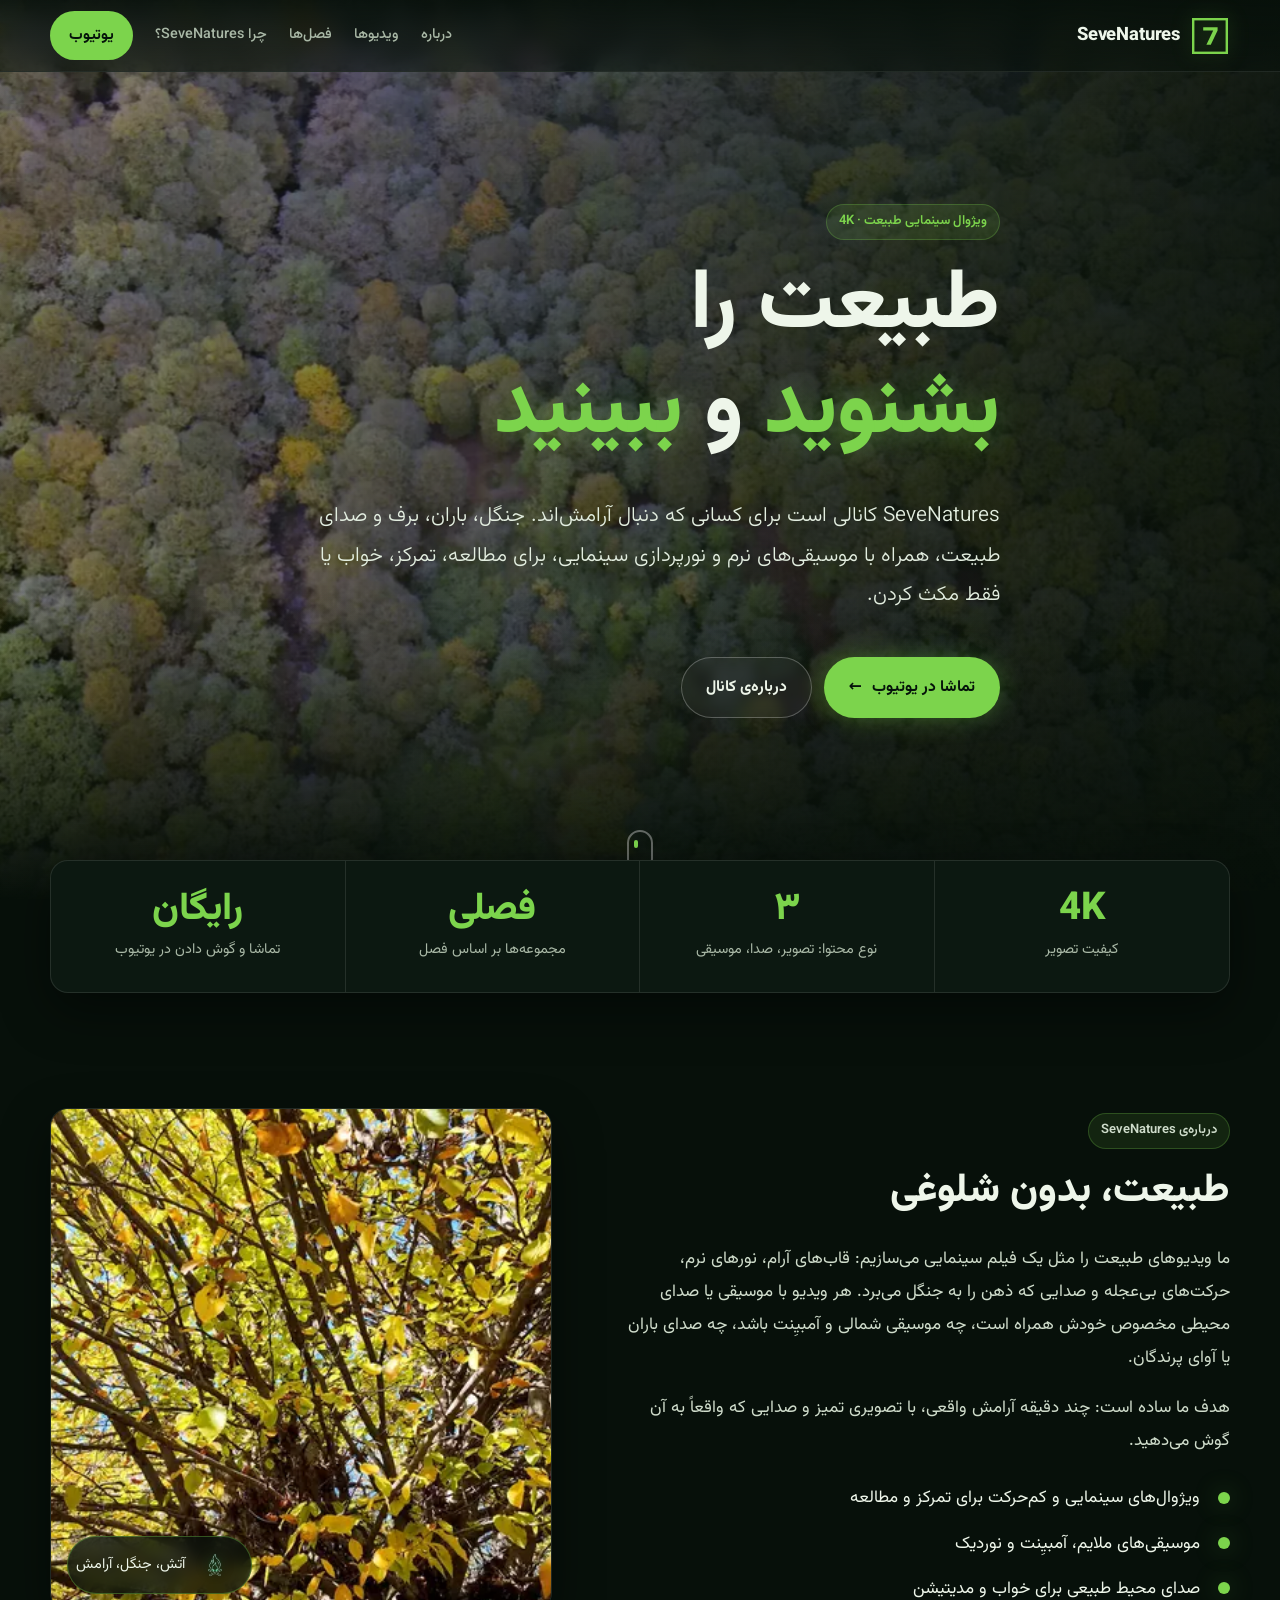
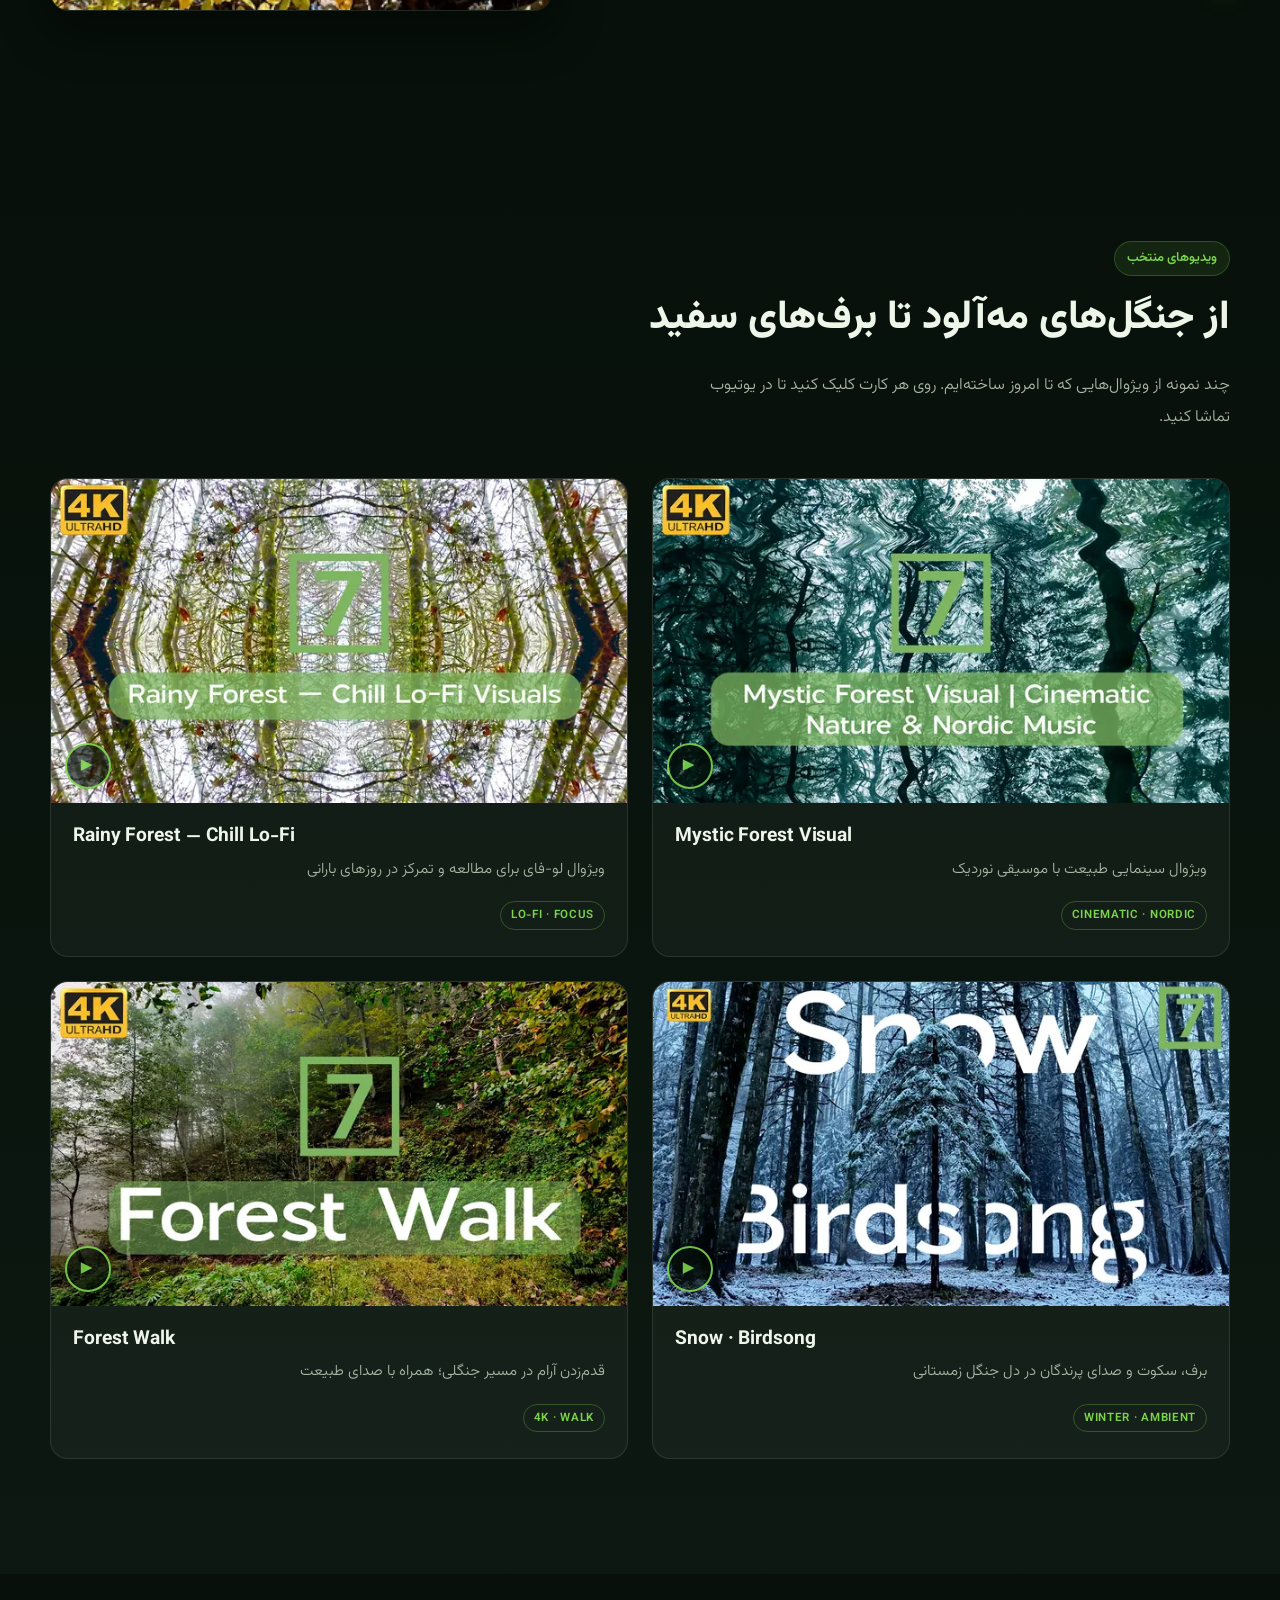
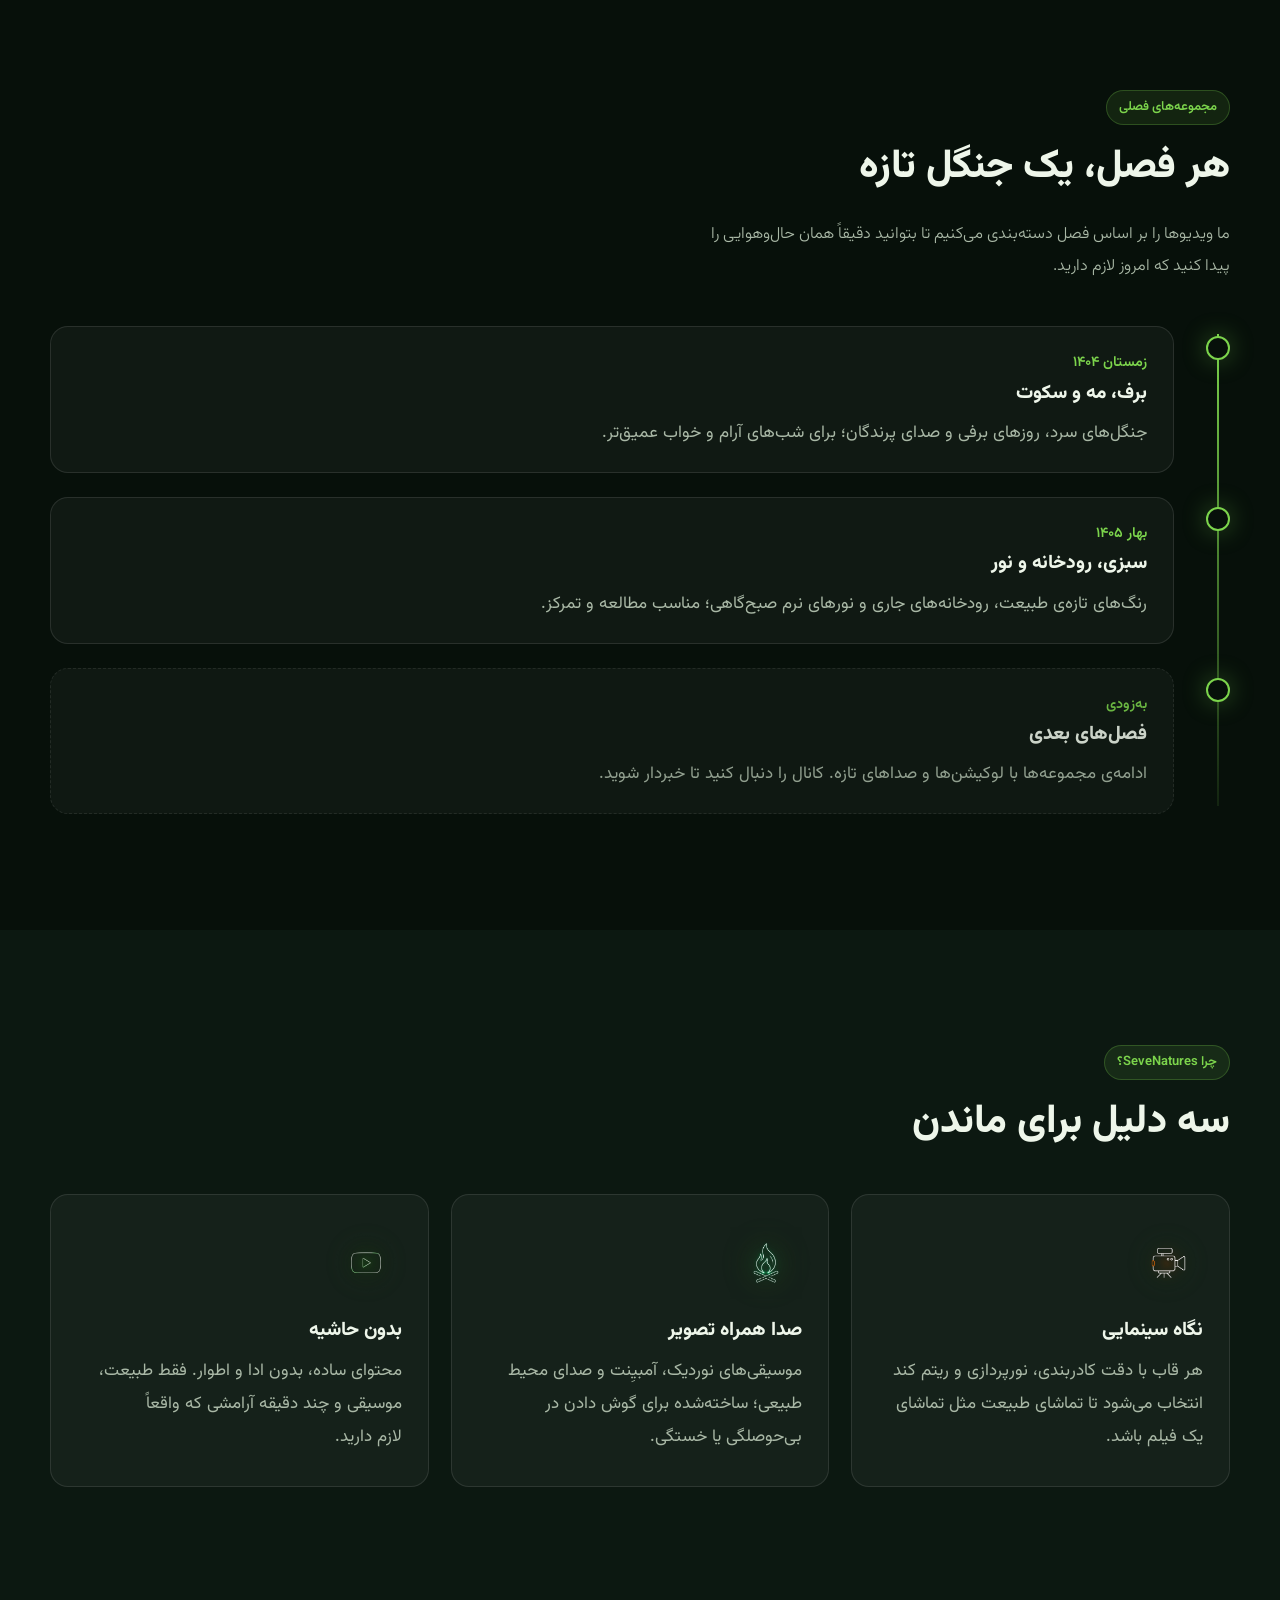
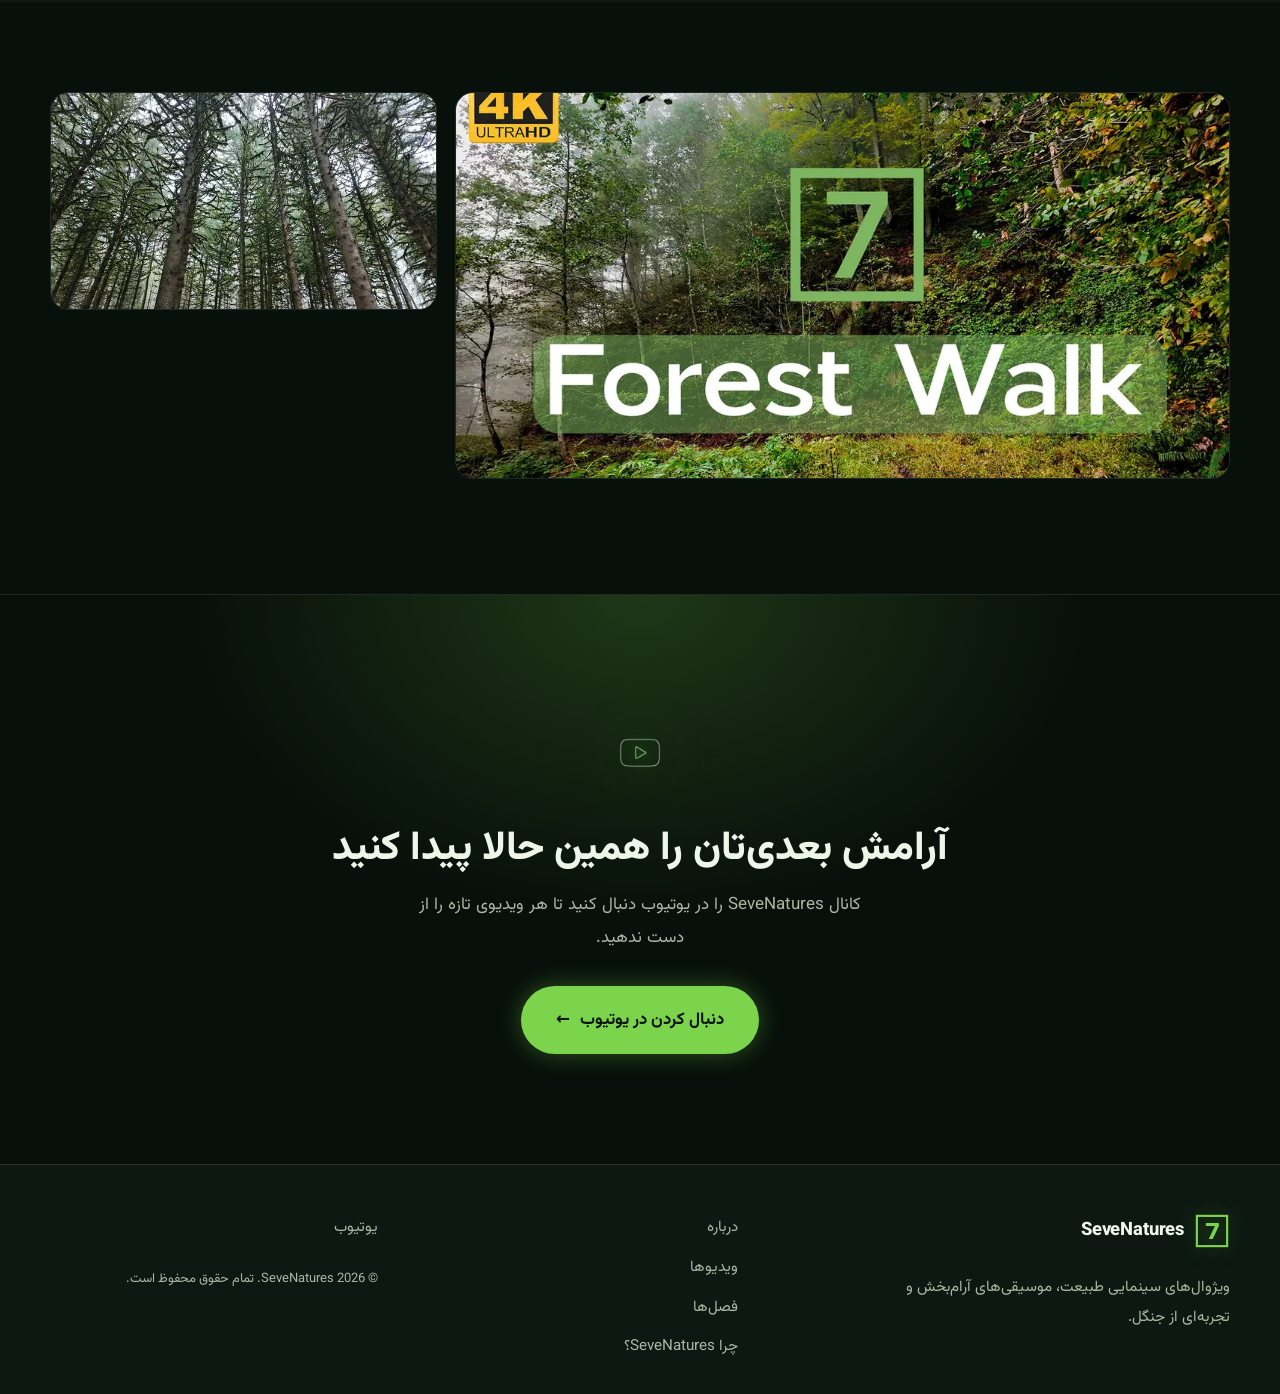
==== index.html @ a35061e5 "Redesign typography: type scale, weights and Persian line-heights Co-Authored-By: Claude Haiku 5.5 <" ====
<!doctype html>
<html lang="fa" dir="rtl" class="no-js">
<head>
  <meta charset="utf-8">
  <meta name="viewport" content="width=device-width, initial-scale=1">
  <title>SeveNatures | ویژوال‌های سینمایی طبیعت و موسیقی آرام‌بخش</title>
  <meta name="description" content="SeveNatures؛ کانال ویژوال‌های سینمایی طبیعت، موسیقی‌های آرام‌بخش و تجربه‌ای از جنگل، باران و برف در کیفیت 4K.">
  <meta name="theme-color" content="#07100a">
  <meta name="color-scheme" content="dark">
  <link rel="canonical" href="https://mrrooobooot.github.io/7natures/">
  <link rel="icon" href="assets/favicon.svg" type="image/svg+xml">

  <!-- Open Graph -->
  <meta property="og:type" content="website">
  <meta property="og:title" content="SeveNatures | ویژوال‌های سینمایی طبیعت">
  <meta property="og:description" content="ویژوال‌های سینمایی طبیعت، موسیقی‌های آرام‌بخش و تجربه‌ای از جنگل در کیفیت 4K.">
  <meta property="og:url" content="https://mrrooobooot.github.io/7natures/">
  <meta property="og:image" content="https://mrrooobooot.github.io/7natures/assets/img/og-cover.jpg">
  <meta property="og:locale" content="fa_IR">

  <link rel="preload" as="image" href="assets/img/hero-aerial-forest-1600.webp" imagesrcset="assets/img/hero-aerial-forest-640.webp 640w, assets/img/hero-aerial-forest-1024.webp 1024w, assets/img/hero-aerial-forest-1600.webp 1600w" imagesizes="100vw" fetchpriority="high">
  <link rel="preload" href="assets/fonts/Vazirmatn-variable.woff2" as="font" type="font/woff2" crossorigin>
  <link rel="stylesheet" href="assets/css/style.css?v=10">

  <script type="application/ld+json">
  {
    "@context": "https://schema.org",
    "@type": "WebSite",
    "name": "SeveNatures",
    "inLanguage": "fa",
    "description": "ویژوال‌های سینمایی طبیعت، موسیقی‌های آرام‌بخش و تجربه‌ای از جنگل در کیفیت 4K."
  }
  </script>
</head>
<body>
  <a class="skip-link" href="#main">رفتن به محتوا</a>

  <!-- ============ Header ============ -->
  <header class="site-header" id="top">
    <div class="container nav-wrap">
      <a class="brand" href="#top" aria-label="SeveNatures، بازگشت به ابتدای صفحه">
        <img src="assets/logo.svg" alt="" width="40" height="40">
        <span class="brand-name" dir="ltr">SeveNatures</span>
      </a>

      <button class="nav-toggle" type="button" aria-expanded="false" aria-controls="site-nav" aria-label="باز کردن منو">
        <span></span><span></span><span></span>
      </button>

      <nav class="site-nav" id="site-nav" aria-label="منوی اصلی">
        <a href="#about">درباره</a>
        <a href="#works">ویدیوها</a>
        <a href="#seasons">فصل‌ها</a>
        <a href="#why">چرا <span dir="ltr">SeveNatures</span>؟</a>
        <a class="btn btn-small" href="#" data-youtube-link target="_blank" rel="noopener">یوتیوب</a>
      </nav>
    </div>
  </header>

  <main id="main">
    <!-- ============ Hero ============ -->
    <section class="hero" aria-labelledby="hero-title">
      <div class="hero-media">
        <img src="assets/img/hero-aerial-forest-1600.webp" srcset="assets/img/hero-aerial-forest-640.webp 640w, assets/img/hero-aerial-forest-1024.webp 1024w, assets/img/hero-aerial-forest-1600.webp 1600w" sizes="100vw" alt="نمای هوایی از جنگل پاییزی با درختانی زرد، نارنجی و سبز" width="1920" height="1080" fetchpriority="high">
        <!-- Muted background reel: two elements crossfade between single-shot clips (see main.js). Poster image is the fallback. -->
        <video class="hero-video" data-hero-video muted playsinline preload="none" aria-hidden="true"></video>
        <video class="hero-video" data-hero-video muted playsinline preload="none" aria-hidden="true"></video>
      </div>
      <div class="hero-overlay" aria-hidden="true"></div>

      <div class="container hero-content">
        <p class="eyebrow">ویژوال سینمایی طبیعت · 4K</p>
        <h1 id="hero-title" class="hero-title">
          طبیعت را<br><span class="accent">بشنوید</span> و <span class="accent">ببینید</span>
        </h1>
        <p class="hero-lead">
          <span dir="ltr">SeveNatures</span> کانالی است برای کسانی که دنبال آرامش‌اند. جنگل، باران، برف و صدای طبیعت،
          همراه با موسیقی‌های نرم و نورپردازی سینمایی، برای مطالعه، تمرکز، خواب یا فقط مکث کردن.
        </p>
        <div class="hero-actions">
          <a class="btn btn-primary" href="#" data-youtube-link target="_blank" rel="noopener">
            <span>تماشا در یوتیوب</span>
            <span class="btn-arrow" aria-hidden="true">←</span>
          </a>
          <a class="btn btn-ghost" href="#about">درباره‌ی کانال</a>
        </div>
      </div>

      <a class="scroll-cue" href="#about" aria-label="پایین رفتن به بخش درباره">
        <span></span>
      </a>
    </section>

    <!-- ============ Stats strip ============ -->
    <section class="strip" aria-label="ویژگی‌های کلیدی">
      <div class="container strip-grid">
        <div class="strip-item reveal">
          <strong>4K</strong>
          <span>کیفیت تصویر</span>
        </div>
        <div class="strip-item reveal">
          <strong>۳</strong>
          <span>نوع محتوا: تصویر، صدا، موسیقی</span>
        </div>
        <div class="strip-item reveal">
          <strong>فصلی</strong>
          <span>مجموعه‌ها بر اساس فصل</span>
        </div>
        <div class="strip-item reveal">
          <strong>رایگان</strong>
          <span>تماشا و گوش دادن در یوتیوب</span>
        </div>
      </div>
    </section>

    <!-- ============ About ============ -->
    <section class="section about" id="about" aria-labelledby="about-title">
      <div class="container split">
        <div class="about-copy reveal">
          <p class="eyebrow">درباره‌ی <span dir="ltr">SeveNatures</span></p>
          <h2 id="about-title" class="section-title">طبیعت، بدون شلوغی</h2>
          <p>
            ما ویدیوهای طبیعت را مثل یک فیلم سینمایی می‌سازیم: قاب‌های آرام، نورهای نرم، حرکت‌های بی‌عجله
            و صدایی که ذهن را به جنگل می‌برد. هر ویدیو با موسیقی یا صدای محیطی مخصوص خودش همراه است،
            چه موسیقی شمالی و آمبیِنت باشد، چه صدای باران یا آوای پرندگان.
          </p>
          <p>
            هدف ما ساده است: چند دقیقه آرامش واقعی، با تصویری تمیز و صدایی که واقعاً به آن گوش می‌دهید.
          </p>
          <ul class="checklist">
            <li>ویژوال‌های سینمایی و کم‌حرکت برای تمرکز و مطالعه</li>
            <li>موسیقی‌های ملایم، آمبیِنت و نوردیک</li>
            <li>صدای محیط طبیعی برای خواب و مدیتیشن</li>
          </ul>
        </div>

        <figure class="about-media reveal">
          <img src="assets/img/drone-shot-1024.webp" srcset="assets/img/drone-shot-640.webp 640w, assets/img/drone-shot-1024.webp 1024w" sizes="(max-width: 960px) 100vw, 45vw" alt="نمای بالا رو به تاجی از درختان پاییزی با برگ‌های زرد و آسمان آبی" loading="lazy" width="1600" height="1600">
          <figcaption class="about-badge">
            <img src="assets/img/icon-campfire.png" alt="" width="64" height="64" loading="lazy">
            <span>آتش، جنگل، آرامش</span>
          </figcaption>
        </figure>
      </div>
    </section>

    <!-- ============ Works ============ -->
    <section class="section works" id="works" aria-labelledby="works-title">
      <div class="container">
        <header class="section-head reveal">
          <p class="eyebrow">ویدیوهای منتخب</p>
          <h2 id="works-title" class="section-title">از جنگل‌های مه‌آلود تا برف‌های سفید</h2>
          <p class="section-lead">چند نمونه از ویژوال‌هایی که تا امروز ساخته‌ایم. روی هر کارت کلیک کنید تا در یوتیوب تماشا کنید.</p>
        </header>

        <div class="works-grid">
          <a class="work-card reveal" href="#" data-youtube-link target="_blank" rel="noopener">
            <div class="work-thumb">
              <img src="assets/img/mystic-forest-1024.webp" srcset="assets/img/mystic-forest-640.webp 640w, assets/img/mystic-forest-1024.webp 1024w" sizes="(max-width: 760px) 100vw, 50vw" alt="جنگل عرفانی با بازتاب درختان روی آب" loading="lazy" width="1600" height="900">
              <span class="work-play" aria-hidden="true">▶</span>
            </div>
            <div class="work-body">
              <h3>Mystic Forest Visual</h3>
              <p>ویژوال سینمایی طبیعت با موسیقی نوردیک</p>
              <span class="work-tag">Cinematic · Nordic</span>
            </div>
          </a>

          <a class="work-card reveal" href="#" data-youtube-link target="_blank" rel="noopener">
            <div class="work-thumb">
              <img src="assets/img/rainy-forest-1024.webp" srcset="assets/img/rainy-forest-640.webp 640w, assets/img/rainy-forest-1024.webp 1024w" sizes="(max-width: 760px) 100vw, 50vw" alt="تصویر متقارن و رنگی از شاخه‌های جنگل در روز بارانی" loading="lazy" width="1600" height="900">
              <span class="work-play" aria-hidden="true">▶</span>
            </div>
            <div class="work-body">
              <h3>Rainy Forest — Chill Lo-Fi</h3>
              <p>ویژوال لو-فای برای مطالعه و تمرکز در روزهای بارانی</p>
              <span class="work-tag">Lo-Fi · Focus</span>
            </div>
          </a>

          <a class="work-card reveal" href="#" data-youtube-link target="_blank" rel="noopener">
            <div class="work-thumb">
              <img src="assets/img/snow-falls-1024.webp" srcset="assets/img/snow-falls-640.webp 640w, assets/img/snow-falls-1024.webp 1024w" sizes="(max-width: 760px) 100vw, 50vw" alt="جنگل کاج‌دار پوشیده از برف با تیترهای سفید روی تصویر" loading="lazy" width="1600" height="900">
              <span class="work-play" aria-hidden="true">▶</span>
            </div>
            <div class="work-body">
              <h3>Snow · Birdsong</h3>
              <p>برف، سکوت و صدای پرندگان در دل جنگل زمستانی</p>
              <span class="work-tag">Winter · Ambient</span>
            </div>
          </a>

          <a class="work-card reveal" href="#" data-youtube-link target="_blank" rel="noopener">
            <div class="work-thumb">
              <img src="assets/img/forest-walk-1024.webp" srcset="assets/img/forest-walk-640.webp 640w, assets/img/forest-walk-1024.webp 1024w" sizes="(max-width: 760px) 100vw, 50vw" alt="قدم‌زدن در مسیر جنگلی مه‌آلود" loading="lazy" width="1920" height="1080">
              <span class="work-play" aria-hidden="true">▶</span>
            </div>
            <div class="work-body">
              <h3>Forest Walk</h3>
              <p>قدم‌زدن آرام در مسیر جنگلی؛ همراه با صدای طبیعت</p>
              <span class="work-tag">4K · Walk</span>
            </div>
          </a>
        </div>
      </div>
    </section>

    <!-- ============ Seasons ============ -->
    <section class="section seasons" id="seasons" aria-labelledby="seasons-title">
      <div class="container">
        <header class="section-head reveal">
          <p class="eyebrow">مجموعه‌های فصلی</p>
          <h2 id="seasons-title" class="section-title">هر فصل، یک جنگل تازه</h2>
          <p class="section-lead">ما ویدیوها را بر اساس فصل دسته‌بندی می‌کنیم تا بتوانید دقیقاً همان حال‌وهوایی را پیدا کنید که امروز لازم دارید.</p>
        </header>

        <ol class="timeline">
          <li class="timeline-item reveal">
            <span class="timeline-dot" aria-hidden="true"></span>
            <div class="timeline-card">
              <p class="timeline-season">زمستان ۱۴۰۴</p>
              <h3>برف، مه و سکوت</h3>
              <p>جنگل‌های سرد، روزهای برفی و صدای پرندگان؛ برای شب‌های آرام و خواب عمیق‌تر.</p>
            </div>
          </li>
          <li class="timeline-item reveal">
            <span class="timeline-dot" aria-hidden="true"></span>
            <div class="timeline-card">
              <p class="timeline-season">بهار ۱۴۰۵</p>
              <h3>سبزی، رودخانه و نور</h3>
              <p>رنگ‌های تازه‌ی طبیعت، رودخانه‌های جاری و نورهای نرم صبح‌گاهی؛ مناسب مطالعه و تمرکز.</p>
            </div>
          </li>
          <li class="timeline-item reveal">
            <span class="timeline-dot" aria-hidden="true"></span>
            <div class="timeline-card timeline-card--soon">
              <p class="timeline-season">به‌زودی</p>
              <h3>فصل‌های بعدی</h3>
              <p>ادامه‌ی مجموعه‌ها با لوکیشن‌ها و صداهای تازه. کانال را دنبال کنید تا خبردار شوید.</p>
            </div>
          </li>
        </ol>
      </div>
    </section>

    <!-- ============ Why ============ -->
    <section class="section why" id="why" aria-labelledby="why-title">
      <div class="container">
        <header class="section-head reveal">
          <p class="eyebrow">چرا <span dir="ltr">SeveNatures</span>؟</p>
          <h2 id="why-title" class="section-title">سه دلیل برای ماندن</h2>
        </header>

        <div class="features">
          <article class="feature reveal">
            <img src="assets/img/icon-camera.png" alt="" width="72" height="72" loading="lazy">
            <h3>نگاه سینمایی</h3>
            <p>هر قاب با دقت کادربندی، نورپردازی و ریتم کند انتخاب می‌شود تا تماشای طبیعت مثل تماشای یک فیلم باشد.</p>
          </article>
          <article class="feature reveal">
            <img src="assets/img/icon-campfire.png" alt="" width="72" height="72" loading="lazy">
            <h3>صدا همراه تصویر</h3>
            <p>موسیقی‌های نوردیک، آمبیِنت و صدای محیط طبیعی؛ ساخته‌شده برای گوش دادن در بی‌حوصلگی یا خستگی.</p>
          </article>
          <article class="feature reveal">
            <img src="assets/img/icon-youtube.png" alt="" width="72" height="72" loading="lazy">
            <h3>بدون حاشیه</h3>
            <p>محتوای ساده، بدون ادا و اطوار. فقط طبیعت، موسیقی و چند دقیقه آرامشی که واقعاً لازم دارید.</p>
          </article>
        </div>
      </div>
    </section>

    <!-- ============ Gallery ============ -->
    <section class="section gallery" aria-label="گالری تصاویر">
      <div class="container gallery-grid">
        <figure class="gallery-item gallery-item--wide reveal">
          <img src="assets/img/cover-1024.webp" srcset="assets/img/cover-640.webp 640w, assets/img/cover-1024.webp 1024w" sizes="(max-width: 760px) 100vw, 66vw" alt="کاور ویدیوی Forest Walk با لوگو و برچسب 4K" loading="lazy" width="1200" height="675">
        </figure>
        <figure class="gallery-item reveal">
          <img src="assets/img/pine-forest-1024.webp" srcset="assets/img/pine-forest-640.webp 640w, assets/img/pine-forest-1024.webp 1024w" sizes="(max-width: 760px) 100vw, 33vw" alt="تنه‌های بلند کاج‌ها که از زیر به سمت آسمان مه‌آلود کشیده شده‌اند" loading="lazy" width="1200" height="675">
        </figure>
      </div>
    </section>

    <!-- ============ CTA ============ -->
    <section class="cta" aria-labelledby="cta-title">
      <div class="container cta-inner reveal">
        <img class="cta-icon" src="assets/img/icon-youtube.png" alt="" width="96" height="96" loading="lazy">
        <h2 id="cta-title" class="section-title">آرامش بعدی‌تان را همین حالا پیدا کنید</h2>
        <p>کانال <span dir="ltr">SeveNatures</span> را در یوتیوب دنبال کنید تا هر ویدیوی تازه را از دست ندهید.</p>
        <a class="btn btn-primary btn-large" href="#" data-youtube-link target="_blank" rel="noopener">
          <span>دنبال کردن در یوتیوب</span>
          <span class="btn-arrow" aria-hidden="true">←</span>
        </a>
      </div>
    </section>
  </main>

  <!-- ============ Footer ============ -->
  <footer class="site-footer">
    <div class="container footer-grid">
      <div class="footer-brand">
        <a class="brand" href="#top">
          <img src="assets/logo.svg" alt="" width="36" height="36">
          <span class="brand-name" dir="ltr">SeveNatures</span>
        </a>
        <p>ویژوال‌های سینمایی طبیعت، موسیقی‌های آرام‌بخش و تجربه‌ای از جنگل.</p>
      </div>
      <nav class="footer-nav" aria-label="لینک‌های فوتر">
        <a href="#about">درباره</a>
        <a href="#works">ویدیوها</a>
        <a href="#seasons">فصل‌ها</a>
        <a href="#why">چرا <span dir="ltr">SeveNatures</span>؟</a>
      </nav>
      <div class="footer-meta">
        <a href="#" data-youtube-link target="_blank" rel="noopener">یوتیوب</a>
        <p class="copyright">© <span data-year></span> <span dir="ltr">SeveNatures</span>. تمام حقوق محفوظ است.</p>
      </div>
    </div>
  </footer>

  <script src="assets/js/main.js?v=6" defer></script>
</body>
</html>
---- assets/css/style.css ----
@font-face {
  font-family: "Vazirmatn";
  src: url("../fonts/Vazirmatn-variable.woff2") format("woff2");
  font-weight: 100 900;
  font-style: normal;
  font-display: swap;
}

/* ==========================================================================
   SeveNatures — stylesheet
   ========================================================================== */

:root {
  --bg: #07100a;
  --bg-2: #0c1811;
  --surface: rgba(255, 255, 255, 0.04);
  --surface-strong: rgba(255, 255, 255, 0.08);
  --line: rgba(255, 255, 255, 0.1);
  --text: #eef6ea;
  --text-dim: #a9b8a6;
  --accent: #7cd44c;
  --accent-2: #3fbf8a;
  --accent-ink: #05130a;
  --warm: #f08a3c;
  --radius: 18px;
  --radius-sm: 12px;
  --shadow: 0 18px 50px rgba(0, 0, 0, 0.45);
  --glow: 0 0 24px rgba(124, 212, 76, 0.35);
  --container: 1180px;
  --gutter: 16px;
  --ease: cubic-bezier(0.2, 0.7, 0.2, 1);
  --header-h: 72px;

  /* Typography system (Vazirmatn is used for Persian and Latin) */
  --font: "Vazirmatn", Tahoma, system-ui, sans-serif;
  --fw-light: 300;
  --fw-regular: 400;
  --fw-medium: 500;
  --fw-semi: 600;
  --fw-bold: 700;
  --fw-black: 800;
  --fs-xs: 0.8125rem;   /* 13px  eyebrows, captions */
  --fs-sm: 0.9rem;      /* 14.4px meta, nav, tags */
  --fs-base: 1.0625rem; /* 17px  body */
  --fs-md: 1.2rem;      /* 19px  card titles */
  --fs-xl: clamp(1.7rem, 1.3rem + 1.6vw, 2.5rem);     /* section titles */
  --fs-display: clamp(2.6rem, 1.5rem + 5vw, 5.25rem); /* hero */
  --lh-tight: 1.25;
  --lh-heading: 1.45;  /* Persian needs more vertical room than Latin */
  --lh-body: 1.95;
}

*,
*::before,
*::after { box-sizing: border-box; }

html {
  scroll-behavior: smooth;
  scroll-padding-top: calc(var(--header-h) + 12px);
  -webkit-text-size-adjust: 100%;
}

body {
  margin: 0;
  background: var(--bg);
  color: var(--text);
  font-family: var(--font);
  font-size: var(--fs-base);
  font-weight: var(--fw-regular);
  line-height: var(--lh-body);
  font-kerning: normal;
  text-rendering: optimizeLegibility;
  overflow-x: hidden;
  -webkit-font-smoothing: antialiased;
}

img { display: block; max-width: 100%; height: auto; }
a { color: inherit; text-decoration: none; }
h1, h2, h3 { line-height: var(--lh-heading); margin: 0 0 0.5em; font-weight: var(--fw-black); }
p { margin: 0 0 1em; text-wrap: pretty; }

:focus-visible {
  outline: 2px solid var(--accent);
  outline-offset: 3px;
  border-radius: 6px;
}

.skip-link {
  position: absolute;
  inset-inline-start: 12px;
  top: -60px;
  background: var(--accent);
  color: var(--accent-ink);
  padding: 10px 16px;
  border-radius: 10px;
  z-index: 100;
  transition: top 0.2s var(--ease);
}
.skip-link:focus { top: 12px; }

.container {
  width: min(100% - var(--gutter) * 2, var(--container));
  margin-inline: auto;
}

/* ---------- Typography helpers ---------- */
.eyebrow {
  display: inline-block;
  font-size: var(--fs-xs);
  font-weight: var(--fw-semi);
  color: var(--accent);
  background: rgba(124, 212, 76, 0.1);
  border: 1px solid rgba(124, 212, 76, 0.25);
  padding: 4px 12px;
  border-radius: 999px;
  margin-bottom: 14px;
}

.section-title {
  font-size: var(--fs-xl);
  line-height: 1.4;
  margin-bottom: 0.6em;
  text-wrap: balance;
}

.section-lead { color: var(--text-dim); max-width: 60ch; font-size: 1.02rem; font-weight: var(--fw-light); }

.accent {
  color: var(--accent);
  text-shadow: 0 0 28px rgba(124, 212, 76, 0.35);
}

/* ---------- Buttons ---------- */
.btn {
  display: inline-flex;
  align-items: center;
  gap: 10px;
  padding: 14px 24px;
  border-radius: 999px;
  font-size: 0.98rem;
  font-weight: var(--fw-bold);
  border: 1px solid transparent;
  transition: transform 0.2s var(--ease), box-shadow 0.25s var(--ease), background 0.2s, color 0.2s, border-color 0.2s;
  cursor: pointer;
  white-space: nowrap;
}
.btn:hover { transform: translateY(-2px); }
.btn-primary {
  background: var(--accent);
  color: var(--accent-ink);
  box-shadow: var(--glow);
}
.btn-primary:hover { box-shadow: 0 0 40px rgba(124, 212, 76, 0.55); }
.btn-ghost {
  border-color: rgba(255, 255, 255, 0.25);
  color: var(--text);
  background: rgba(255, 255, 255, 0.04);
  backdrop-filter: blur(6px);
}
.btn-ghost:hover { border-color: var(--accent); color: var(--accent); }
.btn-small { padding: 9px 18px; font-size: 0.95rem; background: var(--accent); color: var(--accent-ink); }
.btn-large { padding: 17px 34px; font-size: 1.05rem; }
.btn-arrow { display: inline-block; transition: transform 0.25s var(--ease); }
.btn:hover .btn-arrow { transform: translateX(-4px); }

/* ---------- Header ---------- */
.site-header {
  position: fixed;
  inset-inline: 0;
  top: 0;
  z-index: 50;
  height: var(--header-h);
  background: linear-gradient(to bottom, rgba(7, 16, 10, 0.92), rgba(7, 16, 10, 0.55));
  backdrop-filter: blur(10px);
  border-bottom: 1px solid var(--line);
}

.nav-wrap {
  height: 100%;
  display: flex;
  align-items: center;
  justify-content: space-between;
  gap: 16px;
}

.brand {
  display: inline-flex;
  align-items: center;
  gap: 10px;
  font-weight: var(--fw-black);
  font-size: 1.15rem;
}
.brand img { filter: drop-shadow(0 0 10px rgba(124, 212, 76, 0.35)); }
.brand-name { letter-spacing: -0.01em; }

.site-nav {
  display: flex;
  align-items: center;
  gap: 22px;
}
.site-nav a:not(.btn) {
  color: var(--text-dim);
  font-size: var(--fs-sm);
  font-weight: var(--fw-medium);
  position: relative;
  padding-block: 6px;
  transition: color 0.2s;
}
.site-nav a:not(.btn)::after {
  content: "";
  position: absolute;
  inset-inline: 0;
  bottom: 0;
  height: 2px;
  background: var(--accent);
  transform: scaleX(0);
  transform-origin: right;
  transition: transform 0.3s var(--ease);
}
.site-nav a:not(.btn):hover,
.site-nav a[aria-current="true"] { color: var(--text); }
.site-nav a:not(.btn):hover::after,
.site-nav a[aria-current="true"]::after { transform: scaleX(1); }

.site-header.is-scrolled { box-shadow: 0 10px 30px rgba(0, 0, 0, 0.35); }

.nav-toggle {
  display: none;
  width: 44px;
  height: 44px;
  background: transparent;
  border: 1px solid var(--line);
  border-radius: 12px;
  cursor: pointer;
  padding: 0;
  position: relative;
}
.nav-toggle span {
  position: absolute;
  inset-inline: 12px;
  height: 2px;
  background: var(--text);
  border-radius: 2px;
  transition: transform 0.3s var(--ease), opacity 0.2s;
}
.nav-toggle span:nth-child(1) { top: 14px; }
.nav-toggle span:nth-child(2) { top: 21px; }
.nav-toggle span:nth-child(3) { top: 28px; }
.nav-toggle[aria-expanded="true"] span:nth-child(1) { transform: translateY(7px) rotate(45deg); }
.nav-toggle[aria-expanded="true"] span:nth-child(2) { opacity: 0; }
.nav-toggle[aria-expanded="true"] span:nth-child(3) { transform: translateY(-7px) rotate(-45deg); }

/* ---------- Hero ---------- */
.hero {
  position: relative;
  min-height: 100vh;
  min-height: 100svh;
  display: flex;
  align-items: center;
  padding: calc(var(--header-h) + 40px) 0 90px;
  isolation: isolate;
  overflow: hidden;
}
.hero-media,
.hero-media img {
  position: absolute;
  inset: 0;
  width: 100%;
  height: 100%;
}
.hero-media { background: var(--bg); }
.hero-video {
  position: absolute;
  inset: 0;
  width: 100%;
  height: 100%;
  object-fit: cover;
  opacity: 0;
  transition: opacity 1.4s var(--ease);
}
.hero-video.is-active { opacity: 1; }
.hero-media img {
  object-fit: cover;
  object-position: center;
  animation: heroZoom 22s ease-out forwards;
}
@keyframes heroZoom {
  from { transform: scale(1.12); }
  to { transform: scale(1); }
}
.hero-overlay {
  position: absolute;
  inset: 0;
  background:
    linear-gradient(to top, var(--bg) 0%, rgba(7, 16, 10, 0) 35%),
    linear-gradient(to left, rgba(7, 16, 10, 0.94) 0%, rgba(7, 16, 10, 0.78) 38%, rgba(7, 16, 10, 0.35) 100%),
    radial-gradient(60% 60% at 80% 20%, rgba(124, 212, 76, 0.14), transparent 70%);
  z-index: 0; /* above the image (earlier in DOM), below .hero-content */
}
.hero-content { position: relative; z-index: 1; max-width: 720px; }
.hero-title {
  font-size: var(--fs-display);
  font-weight: var(--fw-black);
  line-height: var(--lh-tight);
  margin-bottom: 0.4em;
  text-wrap: balance;
}
.hero-lead {
  font-size: clamp(1.05rem, 1rem + 0.4vw, 1.3rem);
  font-weight: var(--fw-light);
  line-height: 1.9;
  color: #e3eee0;
  max-width: 58ch;
  margin-bottom: 2em;
}
.hero-actions { display: flex; flex-wrap: wrap; gap: 12px; }

.scroll-cue {
  position: absolute;
  bottom: 28px;
  inset-inline-start: 50%;
  transform: translateX(50%);
  width: 26px;
  height: 42px;
  border: 2px solid rgba(255, 255, 255, 0.35);
  border-radius: 20px;
}
.scroll-cue span {
  position: absolute;
  top: 8px;
  inset-inline-start: 50%;
  translate: -50% 0;
  width: 4px;
  height: 8px;
  border-radius: 4px;
  background: var(--accent);
  animation: cue 1.8s var(--ease) infinite;
}
@keyframes cue {
  0% { opacity: 0; transform: translateY(0); }
  30% { opacity: 1; }
  100% { opacity: 0; transform: translateY(14px); }
}

/* ---------- Strip ---------- */
.strip {
  position: relative;
  z-index: 1;
  margin-top: -40px;
}
.strip-grid {
  display: grid;
  grid-template-columns: repeat(4, 1fr);
  background: var(--bg-2);
  border: 1px solid var(--line);
  border-radius: var(--radius);
  box-shadow: var(--shadow);
  overflow: hidden;
}
.strip-item {
  padding: 26px 18px;
  text-align: center;
  border-inline-start: 1px solid var(--line);
}
.strip-item:first-child { border-inline-start: 0; }
.strip-item strong {
  display: block;
  font-size: clamp(1.7rem, 1.3rem + 1.4vw, 2.4rem);
  font-weight: var(--fw-black);
  font-variant-numeric: tabular-nums;
  color: var(--accent);
  line-height: 1.2;
}
.strip-item span { color: var(--text-dim); font-size: var(--fs-sm); font-weight: var(--fw-regular); }

/* ---------- Sections ---------- */
.section { padding: clamp(72px, 9vw, 120px) 0; }
.section-head { max-width: 720px; margin-bottom: 44px; }
.section-head .section-lead { margin-bottom: 0; }

/* ---------- About ---------- */
.split {
  display: grid;
  grid-template-columns: 1.1fr 0.9fr;
  gap: clamp(32px, 5vw, 72px);
  align-items: center;
}
.about-copy p { color: #cfdccb; }
.checklist {
  list-style: none;
  padding: 0;
  margin: 24px 0 0;
  display: grid;
  gap: 12px;
}
.checklist li {
  position: relative;
  padding-inline-start: 30px;
  color: var(--text);
}
.checklist li::before {
  content: "";
  position: absolute;
  inset-inline-start: 0;
  top: 0.55em;
  width: 12px;
  height: 12px;
  border-radius: 50%;
  background: var(--accent);
  box-shadow: var(--glow);
}

.about-media {
  position: relative;
  margin: 0;
  border-radius: var(--radius);
  overflow: hidden;
  box-shadow: var(--shadow);
  border: 1px solid var(--line);
  aspect-ratio: 1 / 1;
}
.about-media img { width: 100%; height: 100%; object-fit: cover; }
.about-badge {
  position: absolute;
  inset-inline-end: 16px;
  bottom: 16px;
  display: inline-flex;
  align-items: center;
  gap: 10px;
  padding: 8px 16px 8px 8px;
  background: rgba(7, 16, 10, 0.75);
  border: 1px solid rgba(124, 212, 76, 0.35);
  border-radius: 999px;
  backdrop-filter: blur(8px);
  font-size: 0.9rem;
}
.about-badge img { width: 40px; height: 40px; border-radius: 50%; }

/* ---------- Works ---------- */
.works { background: linear-gradient(180deg, var(--bg) 0%, var(--bg-2) 100%); }
.works-grid {
  display: grid;
  grid-template-columns: repeat(2, 1fr);
  gap: 24px;
}
.work-card {
  display: flex;
  flex-direction: column;
  background: var(--surface);
  border: 1px solid var(--line);
  border-radius: var(--radius);
  overflow: hidden;
  transition: transform 0.35s var(--ease), border-color 0.3s, box-shadow 0.35s var(--ease);
}
.work-card:hover {
  transform: translateY(-6px);
  border-color: rgba(124, 212, 76, 0.5);
  box-shadow: var(--shadow), var(--glow);
}
.work-thumb {
  position: relative;
  aspect-ratio: 16 / 9;
  overflow: hidden;
  background: #0b150d;
}
.work-thumb img {
  width: 100%;
  height: 100%;
  object-fit: cover;
  transition: transform 0.6s var(--ease);
}
.work-card:hover .work-thumb img { transform: scale(1.05); }
.work-play {
  /* sits in the bottom corner so it never covers the title baked into the thumbnail */
  position: absolute;
  bottom: 14px;
  inset-inline-end: 14px;
  width: 46px;
  height: 46px;
  display: grid;
  place-items: center;
  border-radius: 50%;
  background: rgba(7, 16, 10, 0.7);
  border: 2px solid var(--accent);
  color: var(--accent);
  font-size: 0.95rem;
  padding-inline-start: 3px;
  opacity: 0.9;
  transition: transform 0.3s var(--ease), background 0.3s;
}
.work-card:hover .work-play {
  transform: scale(1.12);
  background: var(--accent);
  color: var(--accent-ink);
}
.work-body { padding: 20px 22px 24px; }
.work-body h3 { font-size: var(--fs-md); font-weight: var(--fw-bold); letter-spacing: -0.005em; margin-bottom: 4px; direction: ltr; text-align: start; }
.work-body p { color: var(--text-dim); font-size: 0.95rem; font-weight: var(--fw-light); margin-bottom: 14px; }
.work-tag {
  display: inline-block;
  font-size: 0.72rem;
  font-weight: var(--fw-semi);
  letter-spacing: 0.06em;
  text-transform: uppercase;
  color: var(--accent);
  direction: ltr;
  border: 1px solid rgba(124, 212, 76, 0.3);
  border-radius: 999px;
  padding: 2px 10px;
}

/* ---------- Seasons ---------- */
.timeline {
  list-style: none;
  padding: 0;
  margin: 0;
  position: relative;
  display: grid;
  gap: 24px;
}
.timeline::before {
  content: "";
  position: absolute;
  top: 8px;
  bottom: 8px;
  inset-inline-start: 11px;
  width: 2px;
  background: linear-gradient(to bottom, var(--accent), rgba(124, 212, 76, 0.1));
}
.timeline-item {
  position: relative;
  padding-inline-start: 56px; /* room for the dot on the right (RTL start) rail */
}
.timeline-dot {
  position: absolute;
  inset-inline-start: 0;
  top: 10px;
  width: 24px;
  height: 24px;
  border-radius: 50%;
  background: var(--bg);
  border: 2px solid var(--accent);
  box-shadow: var(--glow);
}
.timeline-card {
  background: var(--surface);
  border: 1px solid var(--line);
  border-radius: var(--radius);
  padding: 22px 26px;
}
.timeline-card--soon { border-style: dashed; opacity: 0.85; }
.timeline-season { color: var(--accent); font-weight: var(--fw-semi); font-size: var(--fs-sm); margin-bottom: 2px; }
.timeline-card h3 { font-size: var(--fs-md); }
.timeline-card p:last-child { margin-bottom: 0; color: var(--text-dim); }

/* ---------- Why / features ---------- */
.why { background: var(--bg-2); }
.features {
  display: grid;
  grid-template-columns: repeat(3, 1fr);
  gap: 22px;
}
.feature {
  background: var(--surface);
  border: 1px solid var(--line);
  border-radius: var(--radius);
  padding: 32px 26px;
  transition: border-color 0.3s, transform 0.3s var(--ease);
}
.feature:hover { border-color: rgba(124, 212, 76, 0.45); transform: translateY(-4px); }
.feature img {
  width: 72px;
  height: 72px;
  margin-bottom: 18px;
  filter: drop-shadow(0 0 12px rgba(124, 212, 76, 0.25));
}
.feature h3 { font-size: var(--fs-md); }
.feature p { color: var(--text-dim); margin: 0; }

/* ---------- Gallery ---------- */
.gallery { padding-top: clamp(56px, 7vw, 90px); }
.gallery-grid {
  display: grid;
  grid-template-columns: 2fr 1fr;
  gap: 18px;
}
.gallery-item {
  margin: 0;
  border-radius: var(--radius);
  overflow: hidden;
  border: 1px solid var(--line);
  aspect-ratio: 16 / 9;
}
.gallery-item--wide { aspect-ratio: 2 / 1; }
.gallery-item img { width: 100%; height: 100%; object-fit: cover; }

/* ---------- CTA ---------- */
.cta {
  position: relative;
  padding: clamp(72px, 9vw, 110px) 0;
  text-align: center;
  background:
    radial-gradient(50% 80% at 50% 0%, rgba(124, 212, 76, 0.2), transparent 70%),
    var(--bg);
  border-top: 1px solid var(--line);
}
.cta-inner { display: flex; flex-direction: column; align-items: center; gap: 12px; }
.cta-icon {
  width: 96px;
  height: 96px;
  margin-bottom: 8px;
 
  filter: drop-shadow(0 0 22px rgba(124, 212, 76, 0.35));
}
.cta p { color: var(--text-dim); max-width: 52ch; margin-bottom: 18px; }
.cta .section-title { margin-bottom: 0; }

/* ---------- Footer ---------- */
.site-footer {
  border-top: 1px solid var(--line);
  padding: 48px 0 32px;
  background: var(--bg-2);
  font-size: 0.95rem;
}
.footer-grid {
  display: grid;
  grid-template-columns: 1.4fr 1fr 1fr;
  gap: 32px;
  align-items: start;
}
.footer-brand p { color: var(--text-dim); margin: 12px 0 0; max-width: 40ch; }
.footer-nav,
.footer-meta { display: flex; flex-direction: column; gap: 10px; }
.footer-nav a,
.footer-meta a { color: var(--text-dim); transition: color 0.2s; width: fit-content; }
.footer-nav a:hover,
.footer-meta a:hover { color: var(--accent); }
.copyright { color: var(--text-dim); font-size: var(--fs-xs); margin: 14px 0 0; }

/* ---------- Reveal on scroll ---------- */
.reveal {
  opacity: 0;
  transform: translateY(24px);
  transition: opacity 0.8s var(--ease), transform 0.8s var(--ease);
  transition-delay: var(--delay, 0ms);
}
.reveal.is-visible {
  opacity: 1;
  transform: none;
}
/* Fallback if JS is unavailable: show everything */
.no-js .reveal { opacity: 1; transform: none; }

/* ---------- Responsive ---------- */
@media (max-width: 960px) {
  .features { grid-template-columns: 1fr; }
  .split { grid-template-columns: 1fr; }
  .about-media { aspect-ratio: 16 / 10; }
  .strip-grid { grid-template-columns: repeat(2, 1fr); }
  .strip-item:nth-child(3) { border-inline-start: 0; }
  .strip-item:nth-child(n+3) { border-top: 1px solid var(--line); }
  .footer-grid { grid-template-columns: 1fr 1fr; }
  .footer-brand { grid-column: 1 / -1; }
}

@media (max-width: 760px) {
  :root { --header-h: 64px; }
  body { font-size: 16px; }

  .nav-toggle { display: block; }
  .site-nav {
    /* absolute inside the fixed header (backdrop-filter makes the header the containing block) */
    position: absolute;
    inset: 100% 0 auto 0;
    flex-direction: column;
    align-items: stretch;
    gap: 4px;
    padding: 12px 16px 20px;
    background: #07100a;
    border-bottom: 1px solid var(--line);
    transform: translateY(-8px);
    opacity: 0;
    visibility: hidden;
    transition: opacity 0.25s, transform 0.3s var(--ease), visibility 0.25s;
  }
  .site-nav.is-open {
    opacity: 1;
    transform: none;
    visibility: visible;
  }
  .site-nav a:not(.btn) { padding: 12px 8px; font-size: 1.02rem; border-bottom: 1px solid var(--line); }
  .site-nav a:not(.btn)::after { display: none; }
  .site-nav .btn { margin-top: 10px; justify-content: center; }

  .hero { padding-bottom: 110px; }
  .scroll-cue { display: none; }
  .hero-actions .btn { flex: 1 1 100%; justify-content: center; }

  .strip { margin-top: -28px; }
  .works-grid { grid-template-columns: 1fr; }
  .gallery-grid { grid-template-columns: 1fr; }
  .gallery-item--wide { aspect-ratio: 16 / 9; }
  .timeline-card { padding: 18px 20px; }
  .footer-grid { grid-template-columns: 1fr; }
}

@media (max-width: 380px) {
  .strip-grid { grid-template-columns: 1fr; }
  .strip-item { border-inline-start: 0; border-top: 1px solid var(--line); }
  .strip-item:first-child { border-top: 0; }
}

/* ---------- Reduced motion ---------- */
@media (prefers-reduced-motion: reduce) {
  html { scroll-behavior: auto; }
  *, *::before, *::after {
    animation-duration: 0.01ms !important;
    animation-iteration-count: 1 !important;
    transition-duration: 0.01ms !important;
  }
  .reveal { opacity: 1; transform: none; }
}
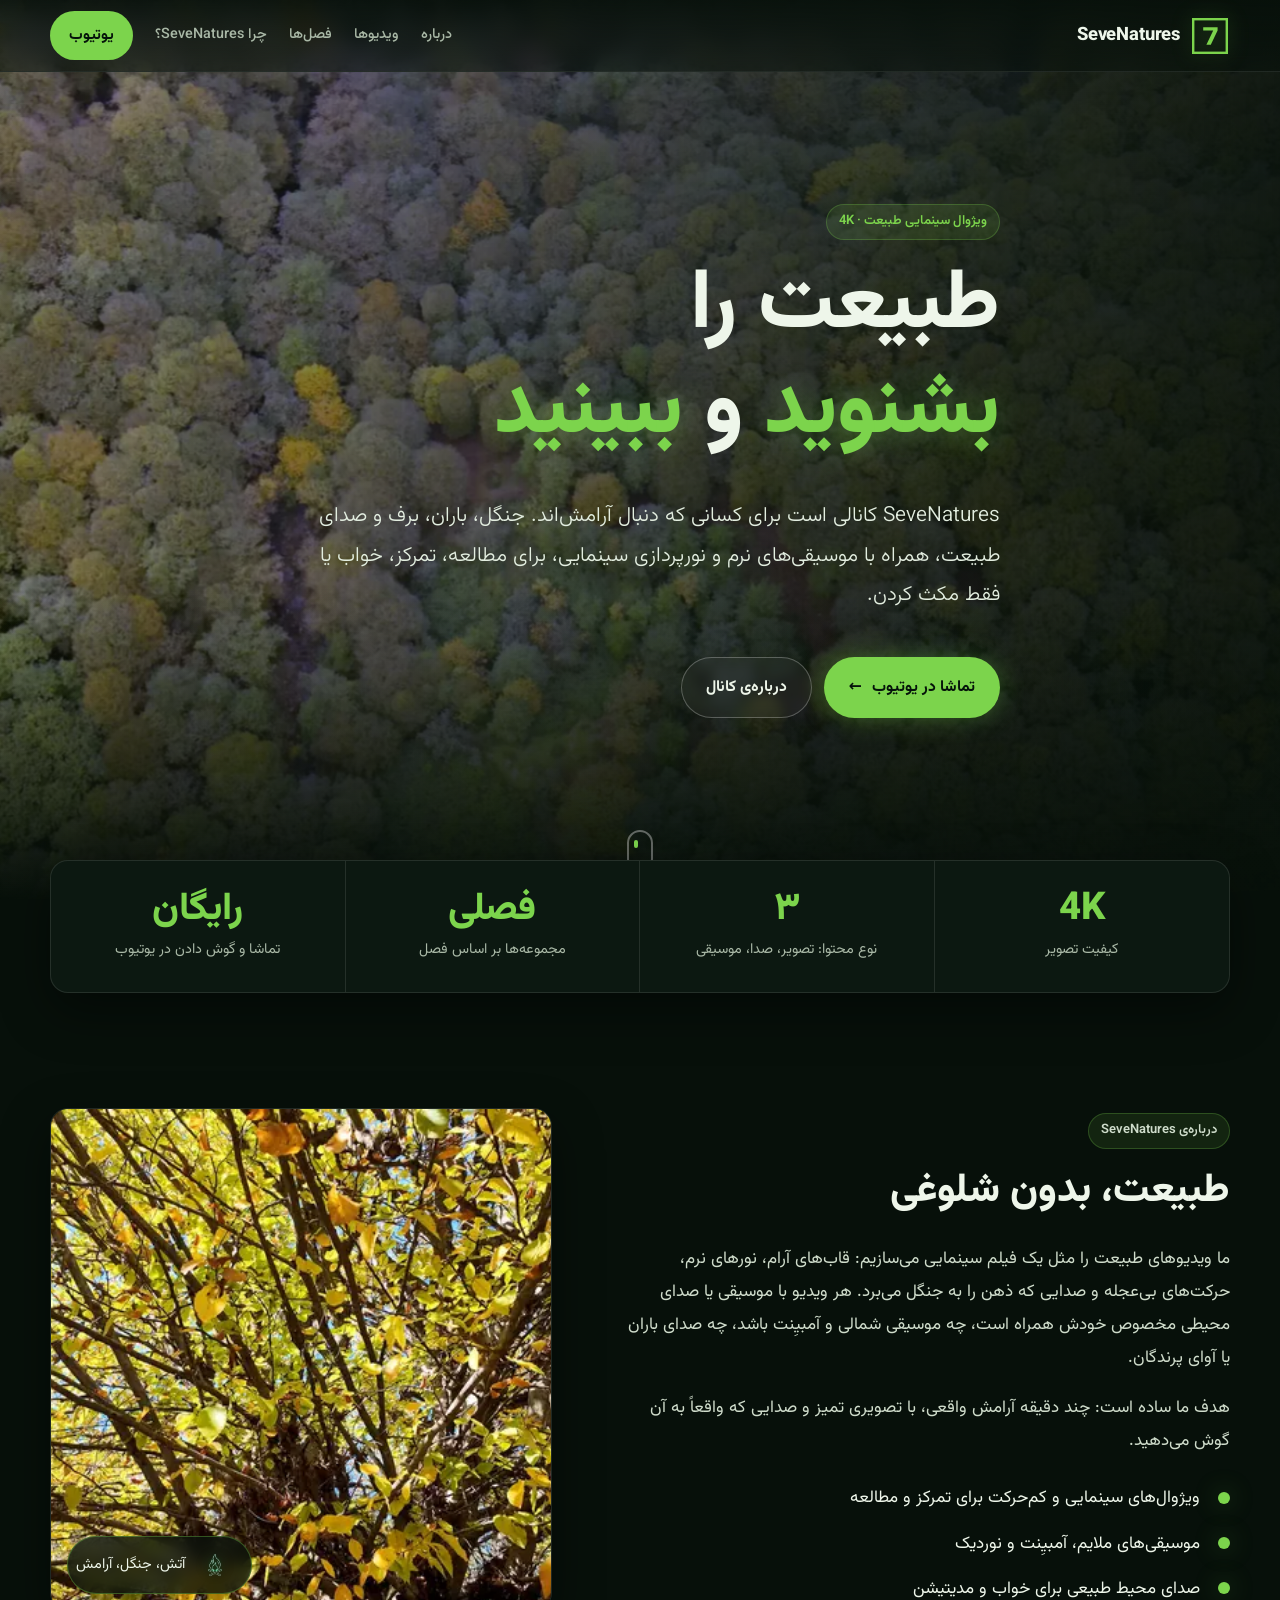
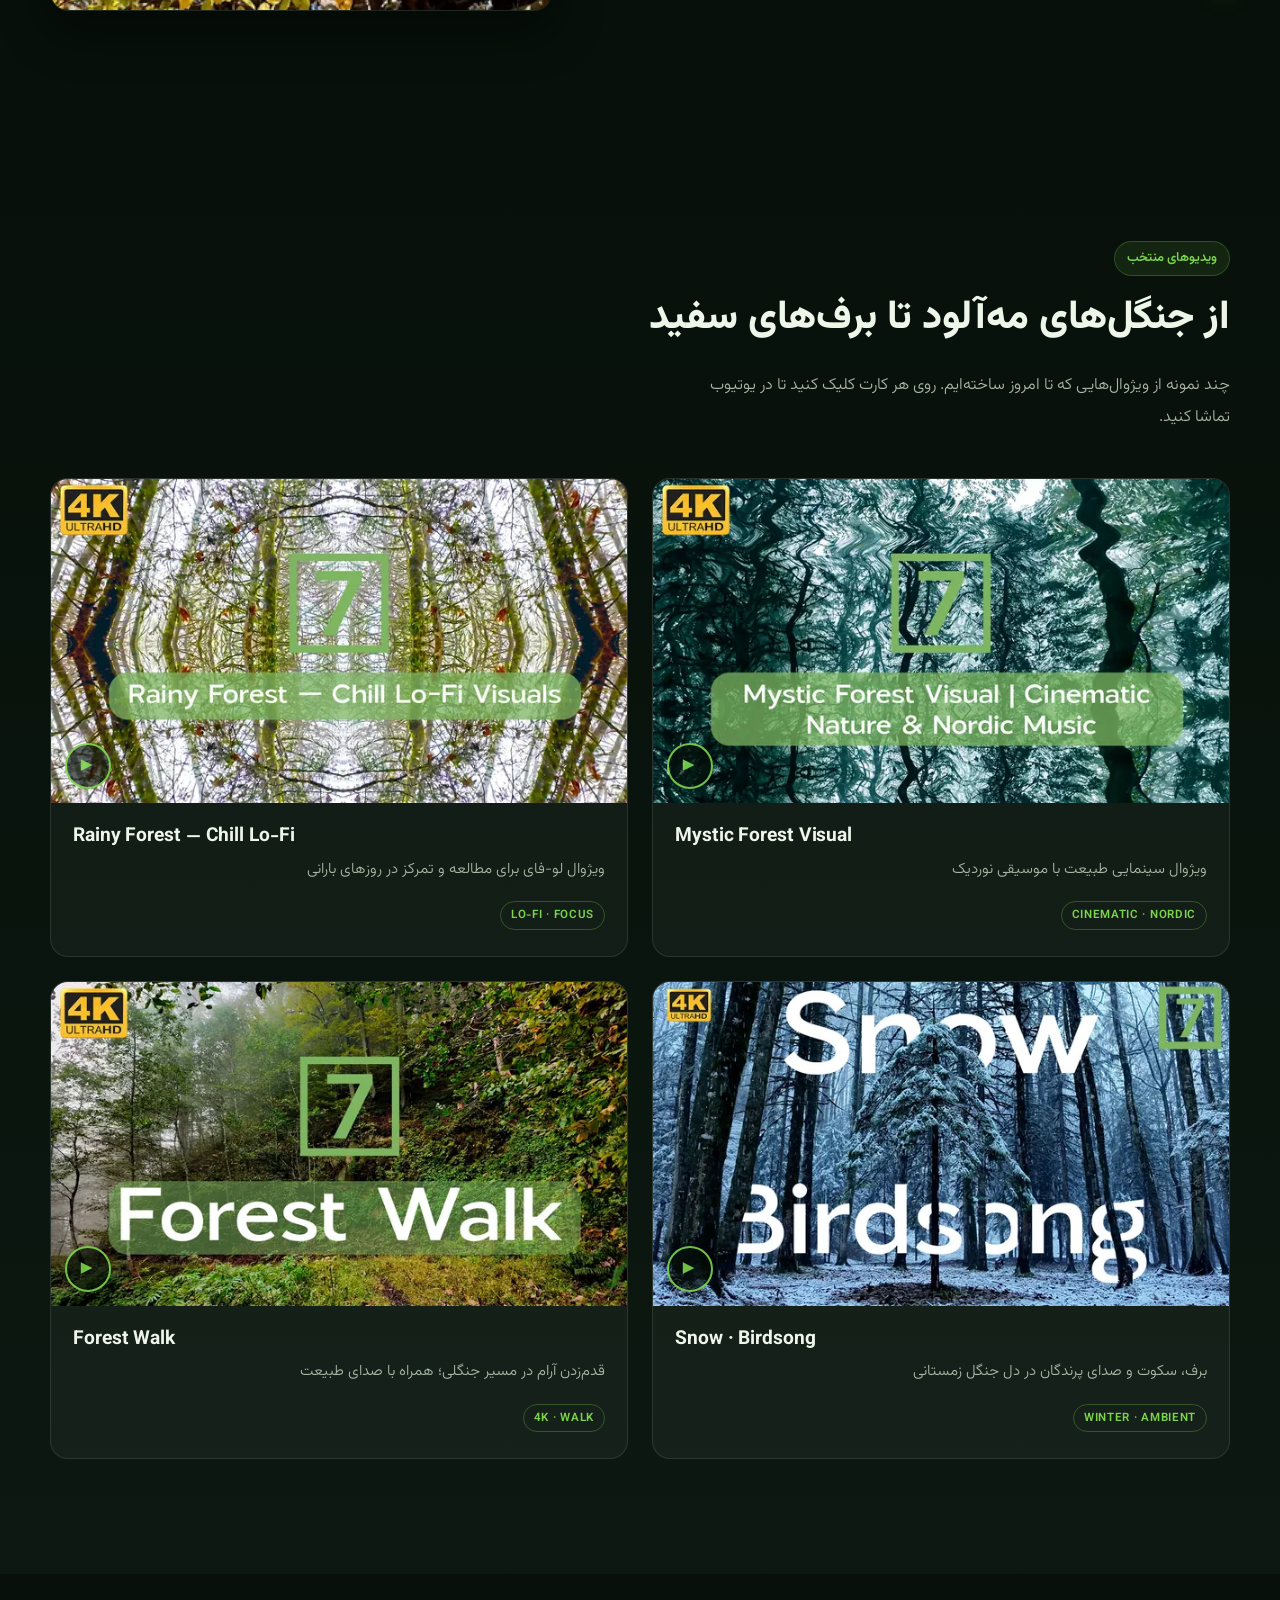
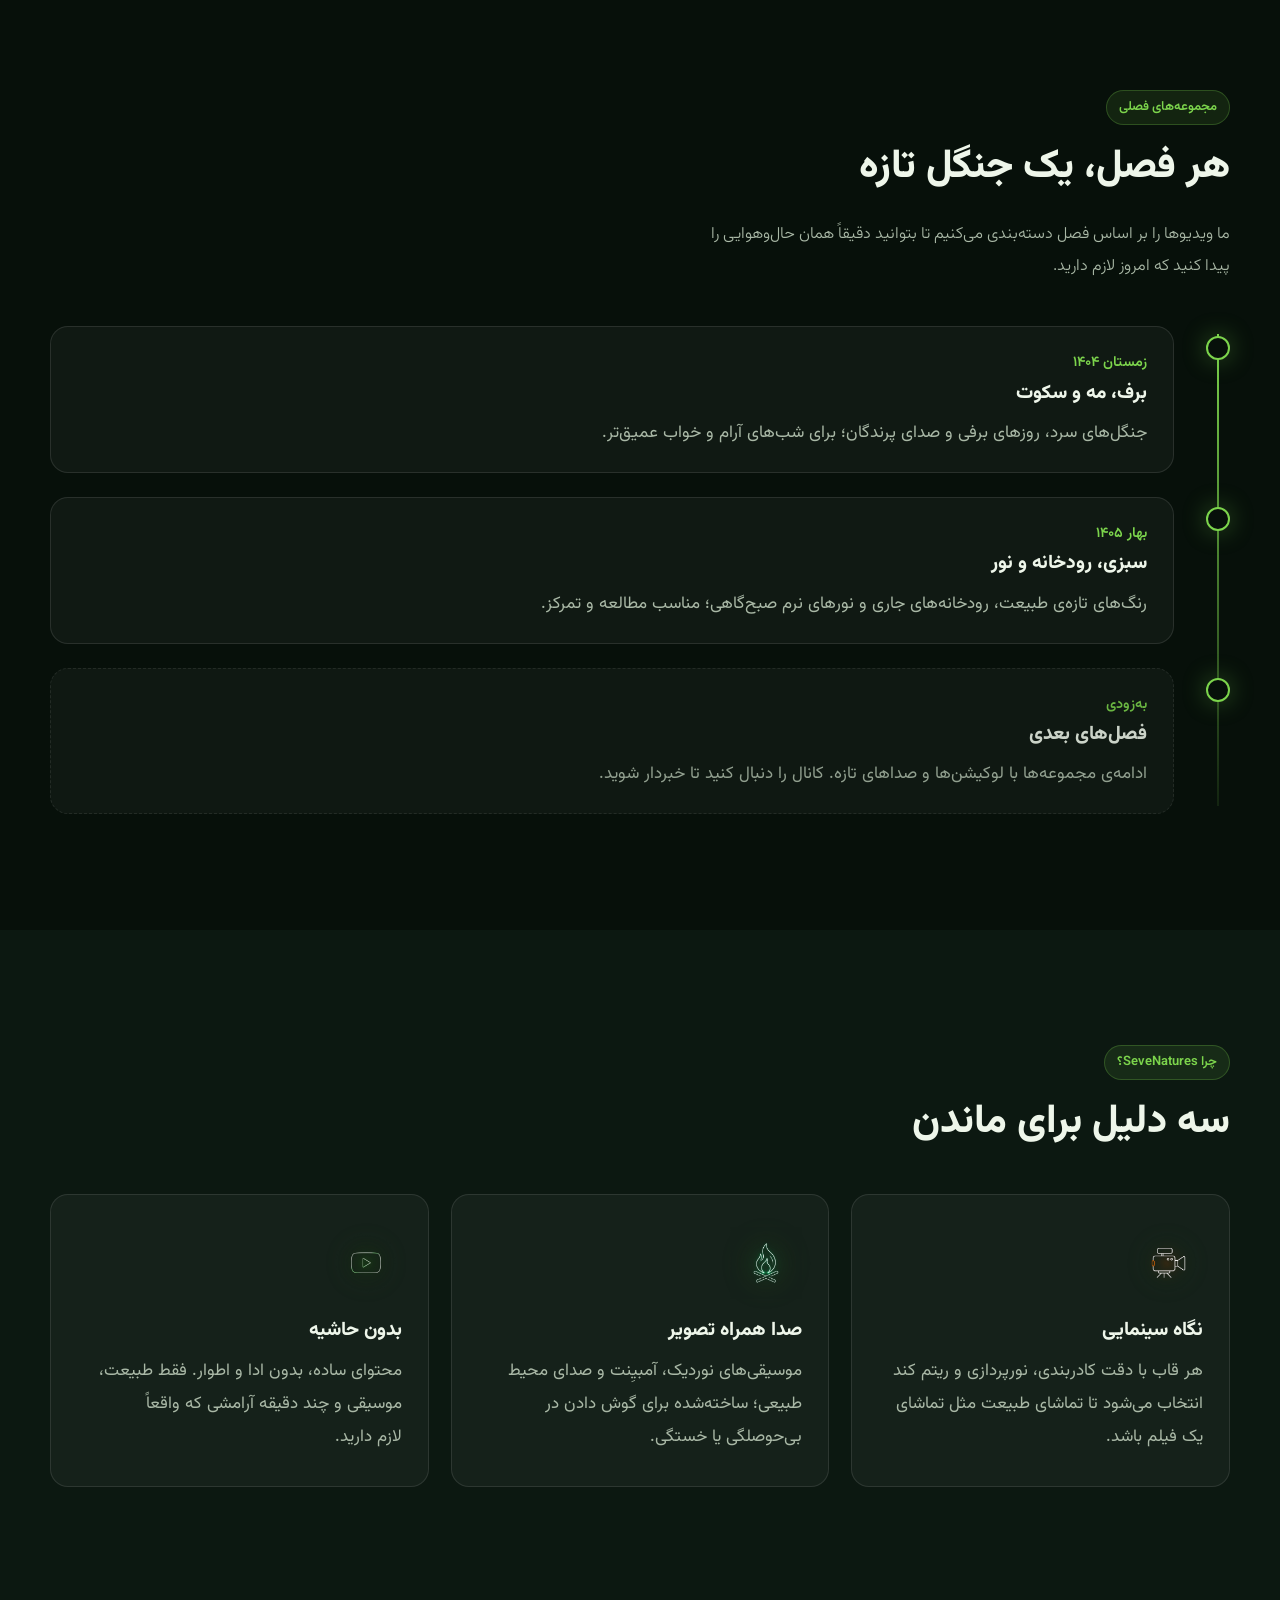
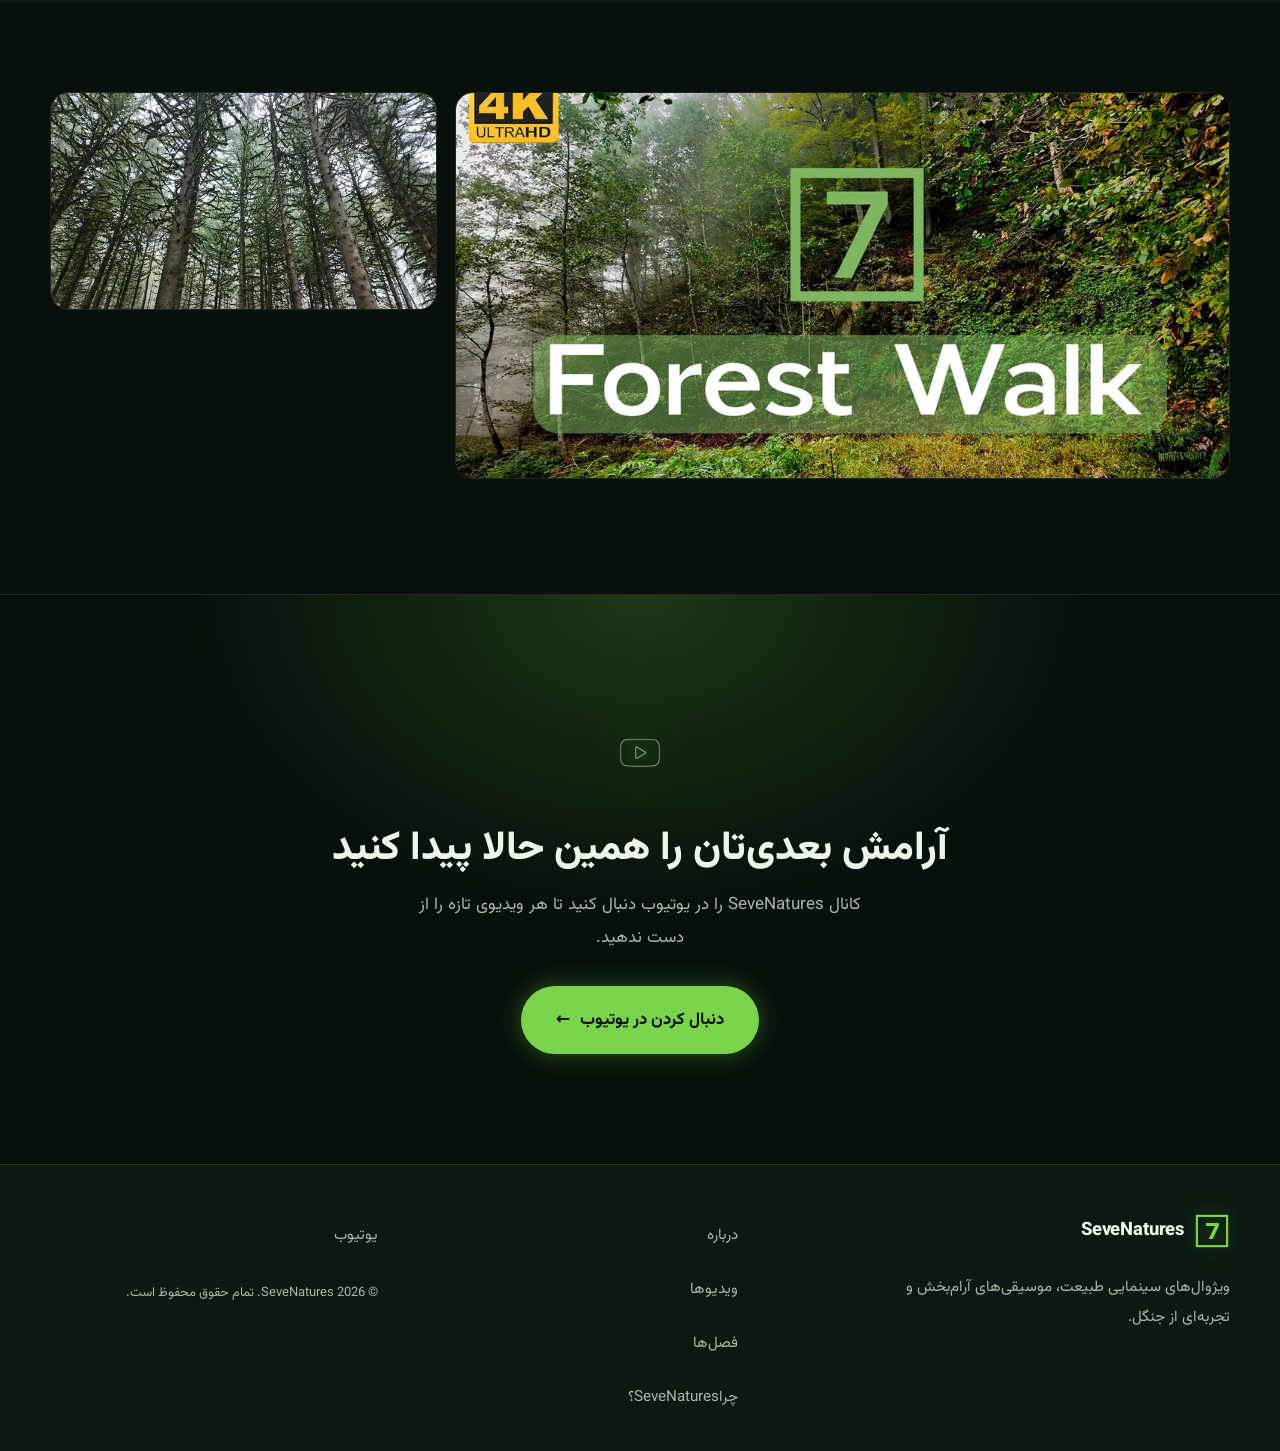
==== commit d96f1aeb: "UI/UX polish: touch targets, hover on hover-capable devices, back-to-top, menu scroll lock Co-Author" ====
--- a/index.html
+++ b/index.html
@@ -20,7 +20,7 @@
 
   <link rel="preload" as="image" href="assets/img/hero-aerial-forest-1600.webp" imagesrcset="assets/img/hero-aerial-forest-640.webp 640w, assets/img/hero-aerial-forest-1024.webp 1024w, assets/img/hero-aerial-forest-1600.webp 1600w" imagesizes="100vw" fetchpriority="high">
   <link rel="preload" href="assets/fonts/Vazirmatn-variable.woff2" as="font" type="font/woff2" crossorigin>
-  <link rel="stylesheet" href="assets/css/style.css?v=10">
+  <link rel="stylesheet" href="assets/css/style.css?v=11">
 
   <script type="application/ld+json">
   {
@@ -320,6 +320,10 @@
     </div>
   </footer>
 
-  <script src="assets/js/main.js?v=6" defer></script>
+  <a class="to-top" href="#top" aria-label="بازگشت به بالای صفحه">
+    <span aria-hidden="true">↑</span>
+  </a>
+
+  <script src="assets/js/main.js?v=11" defer></script>
 </body>
 </html>
--- a/assets/css/style.css
+++ b/assets/css/style.css
@@ -144,7 +144,10 @@
   cursor: pointer;
   white-space: nowrap;
 }
-.btn:hover { transform: translateY(-2px); }
+.btn:active { transform: scale(0.98); }
+@media (hover: hover) {
+  .btn:hover { transform: translateY(-2px); }
+}
 .btn-primary {
   background: var(--accent);
   color: var(--accent-ink);
@@ -452,10 +455,12 @@
   overflow: hidden;
   transition: transform 0.35s var(--ease), border-color 0.3s, box-shadow 0.35s var(--ease);
 }
-.work-card:hover {
-  transform: translateY(-6px);
-  border-color: rgba(124, 212, 76, 0.5);
-  box-shadow: var(--shadow), var(--glow);
+@media (hover: hover) {
+  .work-card:hover {
+    transform: translateY(-6px);
+    border-color: rgba(124, 212, 76, 0.5);
+    box-shadow: var(--shadow), var(--glow);
+  }
 }
 .work-thumb {
   position: relative;
@@ -567,7 +572,9 @@
   padding: 32px 26px;
   transition: border-color 0.3s, transform 0.3s var(--ease);
 }
-.feature:hover { border-color: rgba(124, 212, 76, 0.45); transform: translateY(-4px); }
+@media (hover: hover) {
+  .feature:hover { border-color: rgba(124, 212, 76, 0.45); transform: translateY(-4px); }
+}
 .feature img {
   width: 72px;
   height: 72px;
@@ -632,7 +639,14 @@
 .footer-nav,
 .footer-meta { display: flex; flex-direction: column; gap: 10px; }
 .footer-nav a,
-.footer-meta a { color: var(--text-dim); transition: color 0.2s; width: fit-content; }
+.footer-meta a {
+  color: var(--text-dim);
+  transition: color 0.2s;
+  width: fit-content;
+  min-height: 44px;
+  display: inline-flex;
+  align-items: center;
+}
 .footer-nav a:hover,
 .footer-meta a:hover { color: var(--accent); }
 .copyright { color: var(--text-dim); font-size: var(--fs-xs); margin: 14px 0 0; }
@@ -710,6 +724,34 @@
   .strip-item:first-child { border-top: 0; }
 }
 
+/* ---------- Back to top ---------- */
+.to-top {
+  position: fixed;
+  bottom: 20px;
+  inset-inline-start: 20px;
+  z-index: 40;
+  width: 48px;
+  height: 48px;
+  display: grid;
+  place-items: center;
+  border-radius: 50%;
+  background: rgba(7, 16, 10, 0.85);
+  border: 1px solid rgba(124, 212, 76, 0.45);
+  color: var(--accent);
+  font-size: 1.2rem;
+  font-weight: var(--fw-bold);
+  box-shadow: var(--shadow);
+  backdrop-filter: blur(8px);
+  opacity: 0;
+  visibility: hidden;
+  transform: translateY(12px);
+  transition: opacity 0.3s var(--ease), transform 0.3s var(--ease), visibility 0.3s, background 0.2s;
+}
+.to-top.is-visible { opacity: 1; visibility: visible; transform: none; }
+@media (hover: hover) {
+  .to-top:hover { background: var(--accent); color: var(--accent-ink); }
+}
+
 /* ---------- Reduced motion ---------- */
 @media (prefers-reduced-motion: reduce) {
   html { scroll-behavior: auto; }
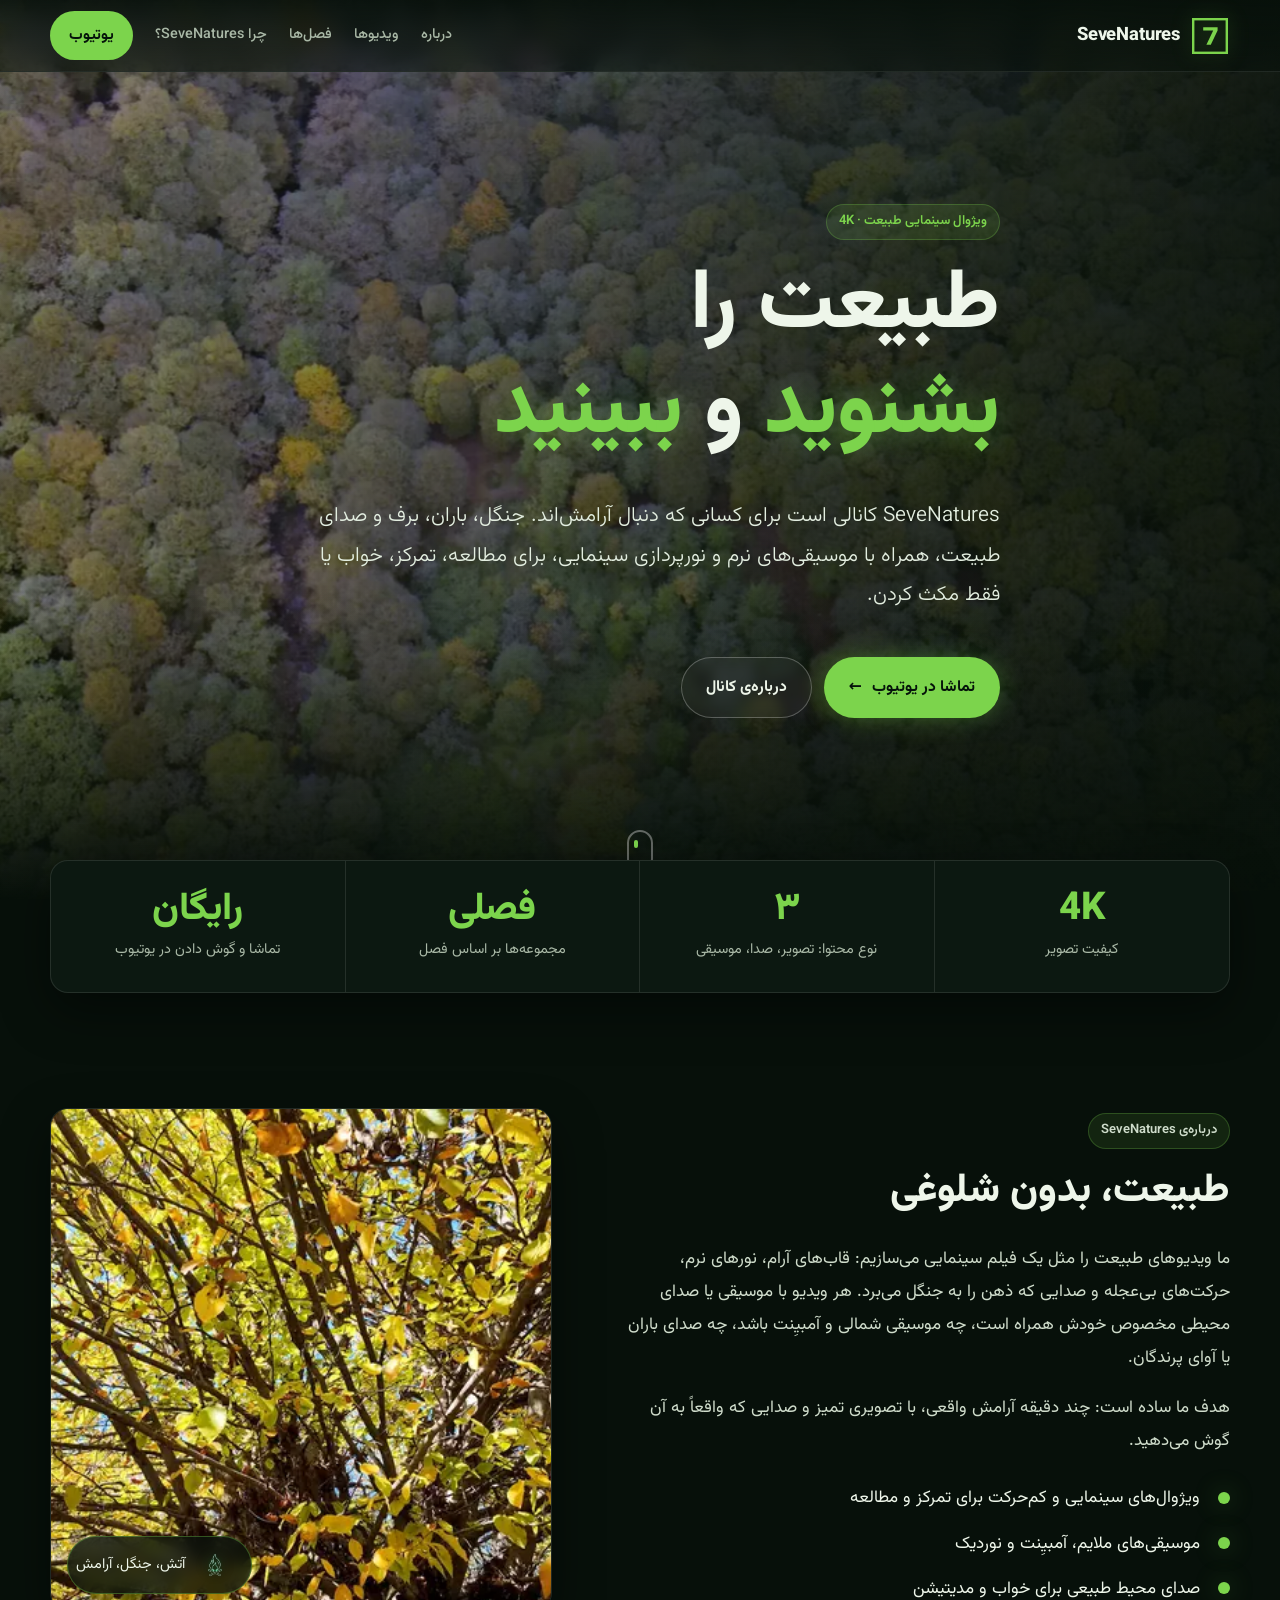
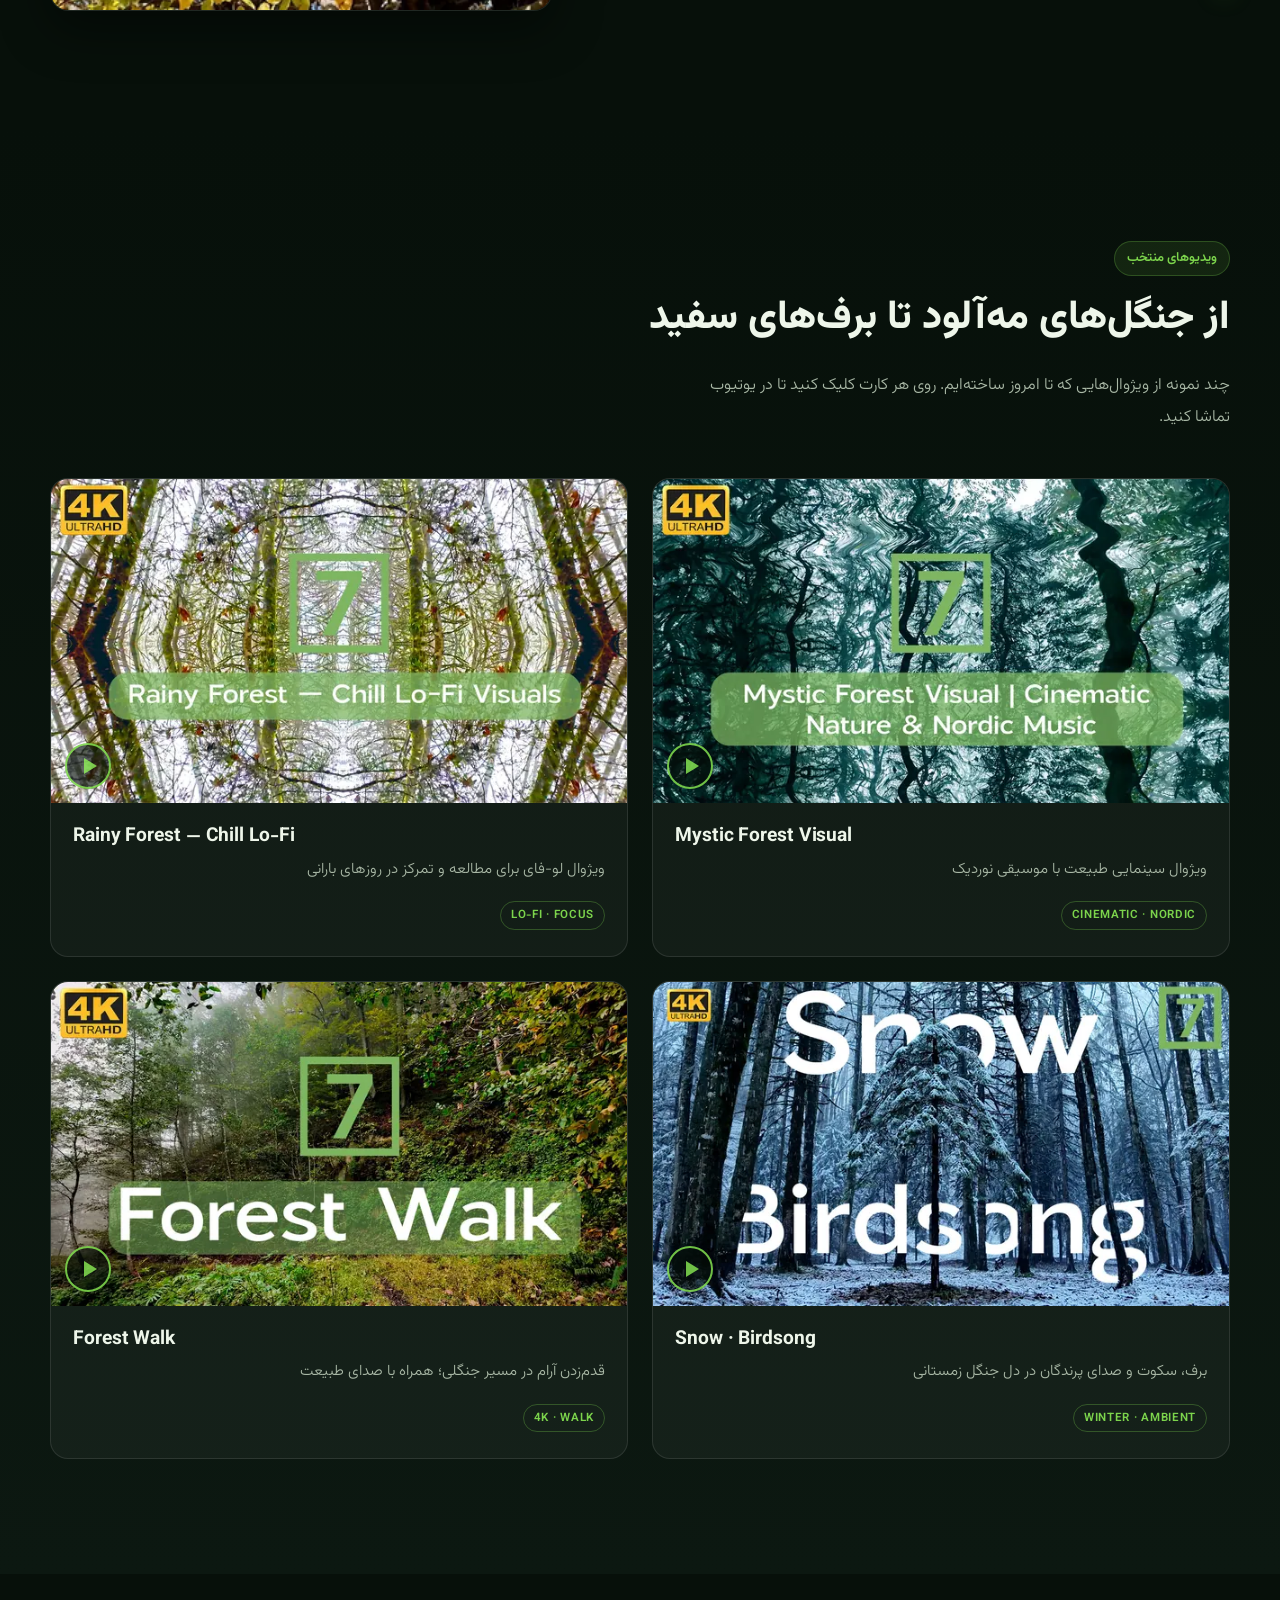
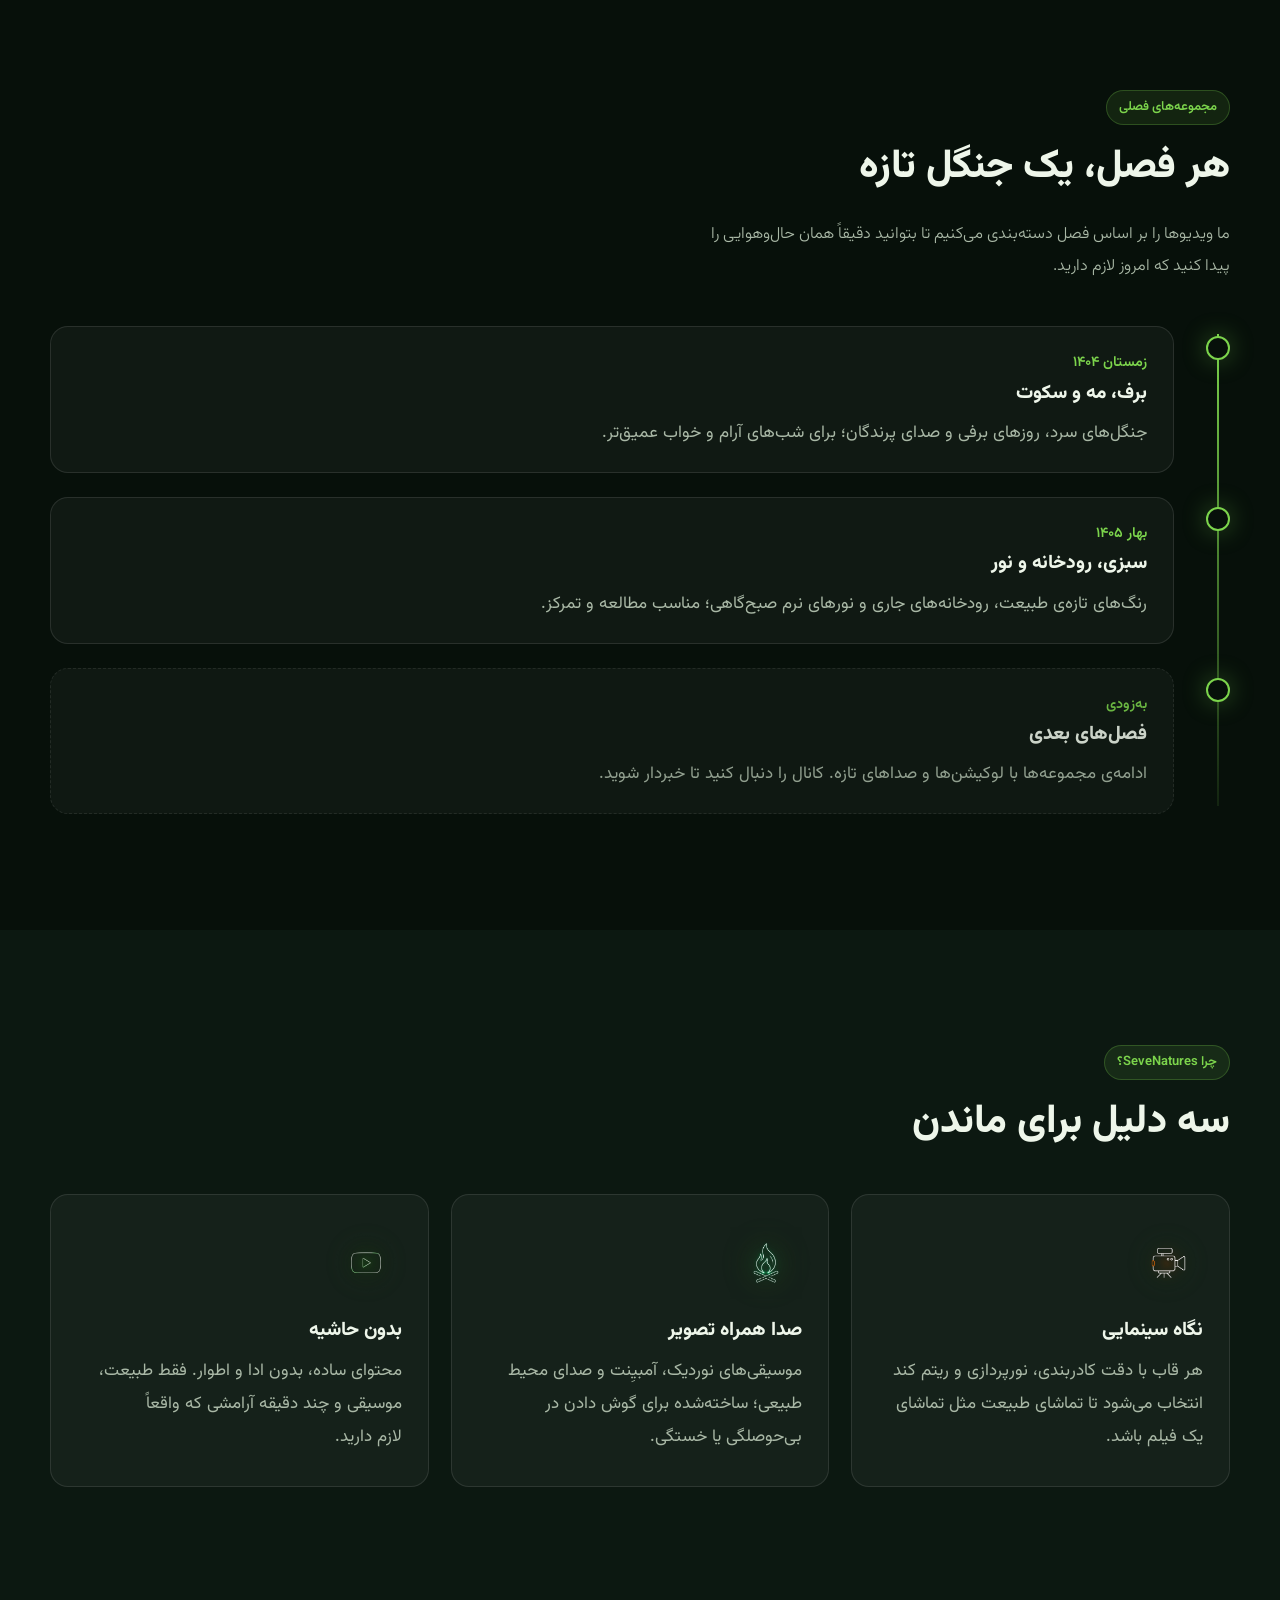
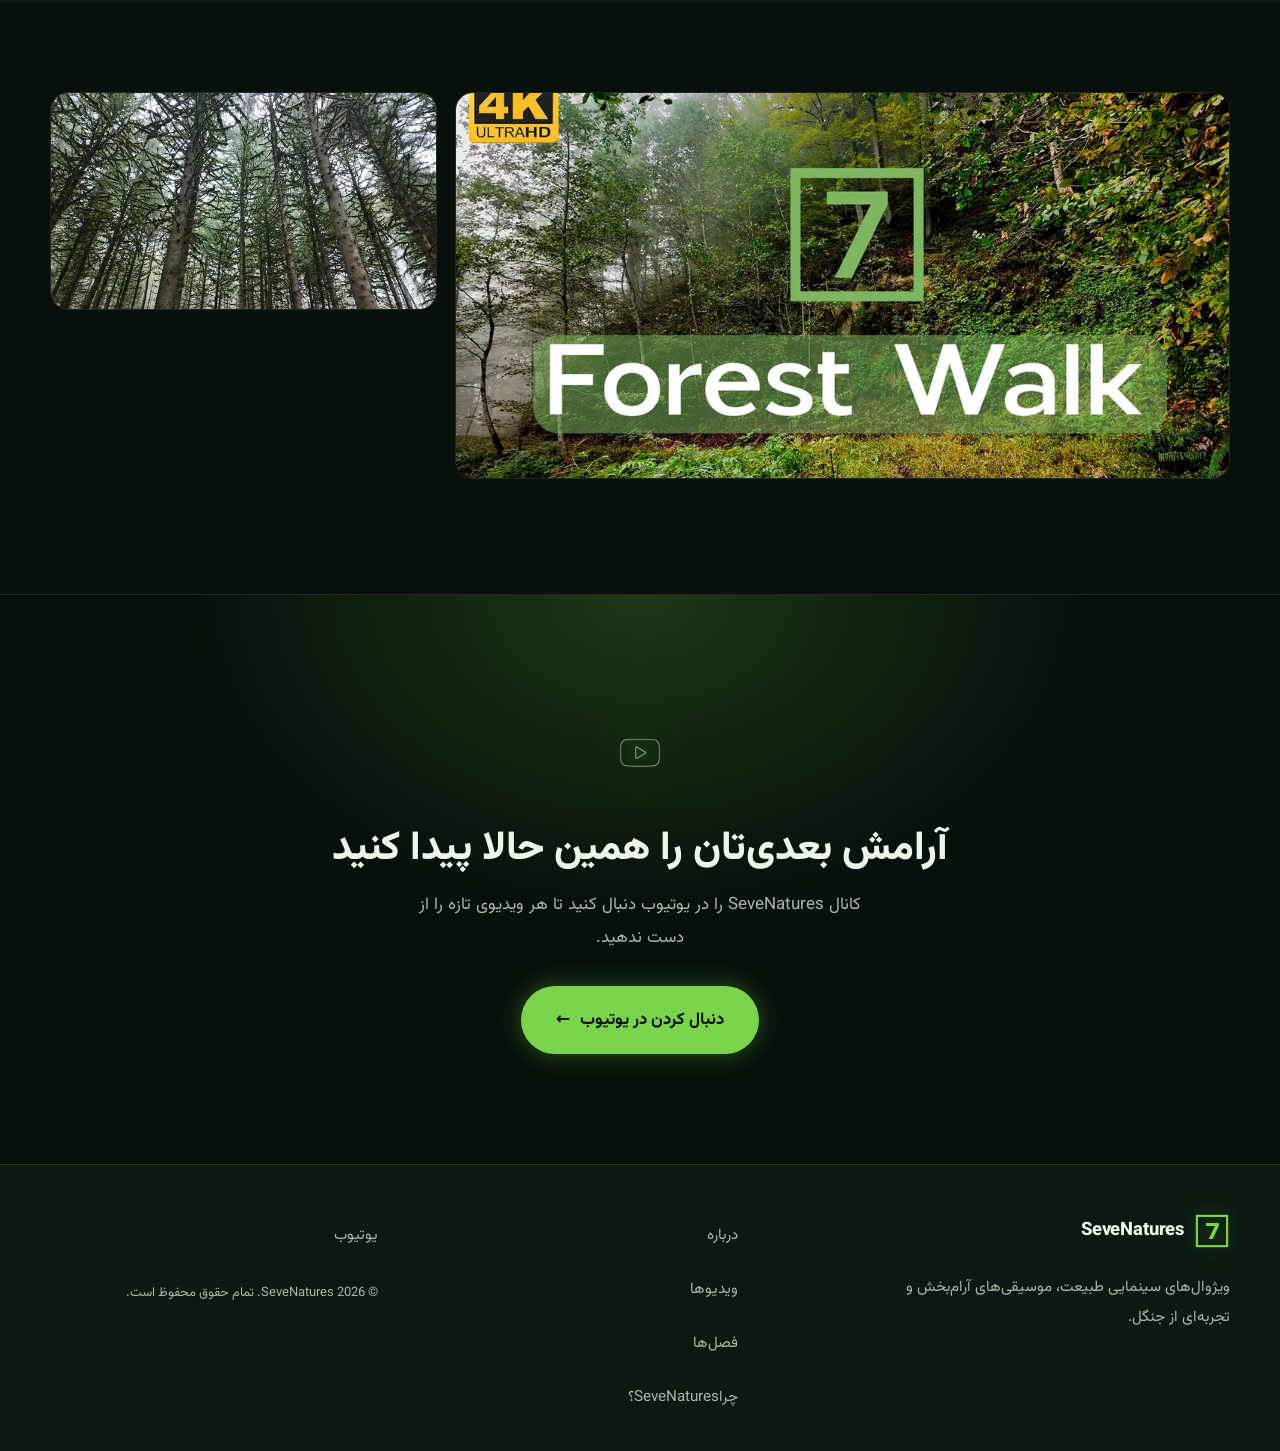
==== commit ee04d5fc: "Centre play badge triangle with CSS instead of a text glyph Co-Authored-By: Claude Haiku 5.5 <norepl" ====
--- a/index.html
+++ b/index.html
@@ -20,7 +20,7 @@
 
   <link rel="preload" as="image" href="assets/img/hero-aerial-forest-1600.webp" imagesrcset="assets/img/hero-aerial-forest-640.webp 640w, assets/img/hero-aerial-forest-1024.webp 1024w, assets/img/hero-aerial-forest-1600.webp 1600w" imagesizes="100vw" fetchpriority="high">
   <link rel="preload" href="assets/fonts/Vazirmatn-variable.woff2" as="font" type="font/woff2" crossorigin>
-  <link rel="stylesheet" href="assets/css/style.css?v=11">
+  <link rel="stylesheet" href="assets/css/style.css?v=12">
 
   <script type="application/ld+json">
   {
@@ -157,7 +157,7 @@
           <a class="work-card reveal" href="#" data-youtube-link target="_blank" rel="noopener">
             <div class="work-thumb">
               <img src="assets/img/mystic-forest-1024.webp" srcset="assets/img/mystic-forest-640.webp 640w, assets/img/mystic-forest-1024.webp 1024w" sizes="(max-width: 760px) 100vw, 50vw" alt="جنگل عرفانی با بازتاب درختان روی آب" loading="lazy" width="1600" height="900">
-              <span class="work-play" aria-hidden="true">▶</span>
+              <span class="work-play" aria-hidden="true"></span>
             </div>
             <div class="work-body">
               <h3>Mystic Forest Visual</h3>
@@ -169,7 +169,7 @@
           <a class="work-card reveal" href="#" data-youtube-link target="_blank" rel="noopener">
             <div class="work-thumb">
               <img src="assets/img/rainy-forest-1024.webp" srcset="assets/img/rainy-forest-640.webp 640w, assets/img/rainy-forest-1024.webp 1024w" sizes="(max-width: 760px) 100vw, 50vw" alt="تصویر متقارن و رنگی از شاخه‌های جنگل در روز بارانی" loading="lazy" width="1600" height="900">
-              <span class="work-play" aria-hidden="true">▶</span>
+              <span class="work-play" aria-hidden="true"></span>
             </div>
             <div class="work-body">
               <h3>Rainy Forest — Chill Lo-Fi</h3>
@@ -181,7 +181,7 @@
           <a class="work-card reveal" href="#" data-youtube-link target="_blank" rel="noopener">
             <div class="work-thumb">
               <img src="assets/img/snow-falls-1024.webp" srcset="assets/img/snow-falls-640.webp 640w, assets/img/snow-falls-1024.webp 1024w" sizes="(max-width: 760px) 100vw, 50vw" alt="جنگل کاج‌دار پوشیده از برف با تیترهای سفید روی تصویر" loading="lazy" width="1600" height="900">
-              <span class="work-play" aria-hidden="true">▶</span>
+              <span class="work-play" aria-hidden="true"></span>
             </div>
             <div class="work-body">
               <h3>Snow · Birdsong</h3>
@@ -193,7 +193,7 @@
           <a class="work-card reveal" href="#" data-youtube-link target="_blank" rel="noopener">
             <div class="work-thumb">
               <img src="assets/img/forest-walk-1024.webp" srcset="assets/img/forest-walk-640.webp 640w, assets/img/forest-walk-1024.webp 1024w" sizes="(max-width: 760px) 100vw, 50vw" alt="قدم‌زدن در مسیر جنگلی مه‌آلود" loading="lazy" width="1920" height="1080">
-              <span class="work-play" aria-hidden="true">▶</span>
+              <span class="work-play" aria-hidden="true"></span>
             </div>
             <div class="work-body">
               <h3>Forest Walk</h3>
--- a/assets/css/style.css
+++ b/assets/css/style.css
@@ -488,10 +488,19 @@
   background: rgba(7, 16, 10, 0.7);
   border: 2px solid var(--accent);
   color: var(--accent);
-  font-size: 0.95rem;
-  padding-inline-start: 3px;
+  font-size: 0;
   opacity: 0.9;
   transition: transform 0.3s var(--ease), background 0.3s;
+}
+/* Play triangle drawn with borders: pixel-exact centring, no font dependency */
+.work-play::after {
+  content: "";
+  width: 0;
+  height: 0;
+  border-style: solid;
+  border-width: 8px 0 8px 13px;
+  border-color: transparent transparent transparent currentColor;
+  transform: translateX(2px); /* optical centre: the triangle's visual mass sits left of its box */
 }
 .work-card:hover .work-play {
   transform: scale(1.12);
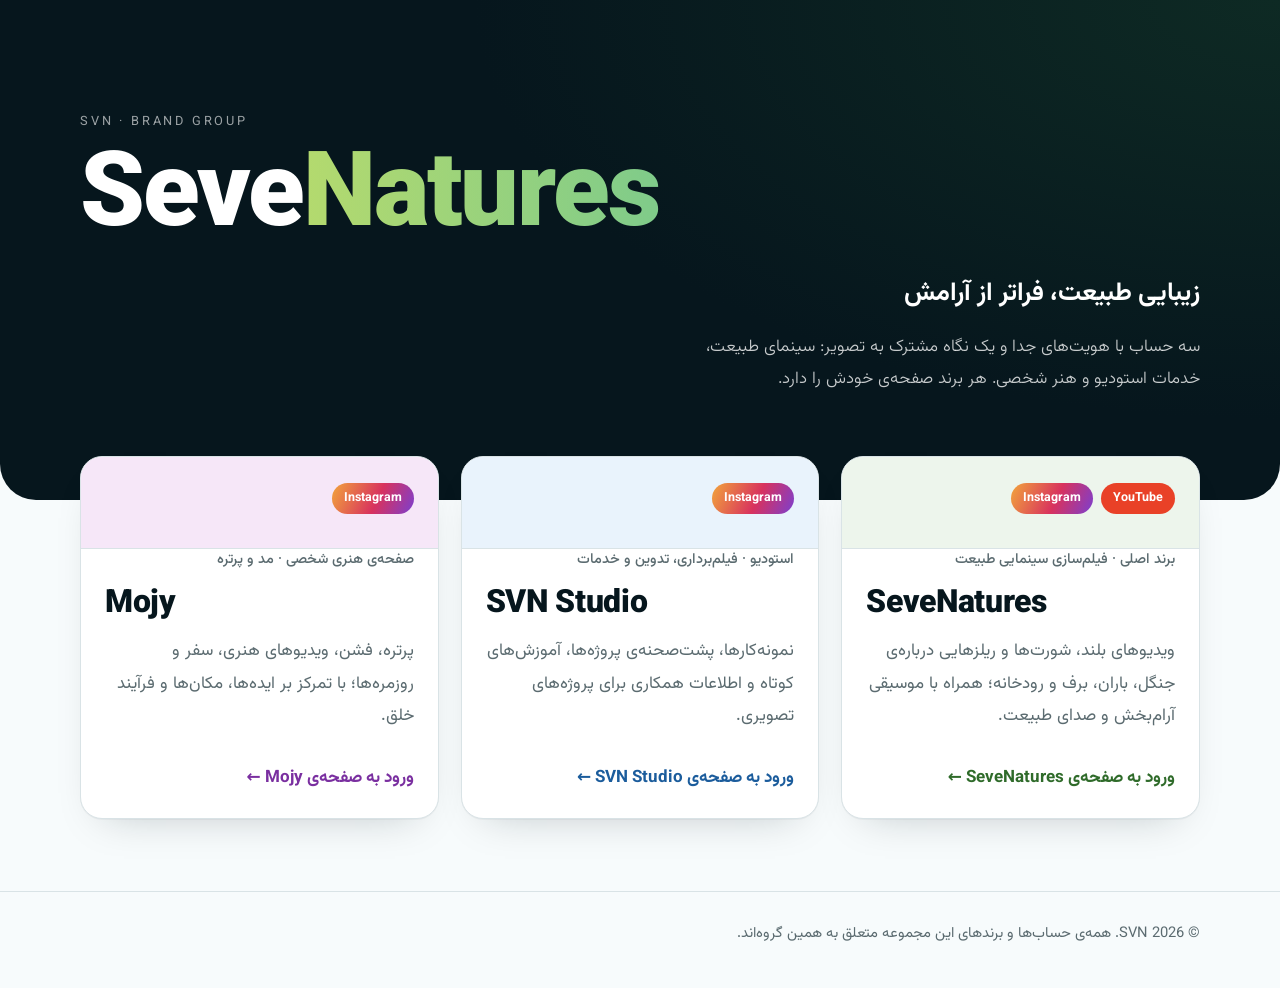
==== commit 3e4e4d08: "Add SVN parent hub and separate SVN Studio and Mojy sub-sites Move SeveNatures site into sevenatures" ====
--- a/index.html
+++ b/index.html
@@ -1,329 +1,72 @@
 <!doctype html>
-<html lang="fa" dir="rtl" class="no-js">
+<html lang="fa" dir="rtl">
 <head>
   <meta charset="utf-8">
   <meta name="viewport" content="width=device-width, initial-scale=1">
-  <title>SeveNatures | ویژوال‌های سینمایی طبیعت و موسیقی آرام‌بخش</title>
-  <meta name="description" content="SeveNatures؛ کانال ویژوال‌های سینمایی طبیعت، موسیقی‌های آرام‌بخش و تجربه‌ای از جنگل، باران و برف در کیفیت 4K.">
-  <meta name="theme-color" content="#07100a">
-  <meta name="color-scheme" content="dark">
-  <link rel="canonical" href="https://mrrooobooot.github.io/7natures/">
-  <link rel="icon" href="assets/favicon.svg" type="image/svg+xml">
-
-  <!-- Open Graph -->
-  <meta property="og:type" content="website">
-  <meta property="og:title" content="SeveNatures | ویژوال‌های سینمایی طبیعت">
-  <meta property="og:description" content="ویژوال‌های سینمایی طبیعت، موسیقی‌های آرام‌بخش و تجربه‌ای از جنگل در کیفیت 4K.">
-  <meta property="og:url" content="https://mrrooobooot.github.io/7natures/">
-  <meta property="og:image" content="https://mrrooobooot.github.io/7natures/assets/img/og-cover.jpg">
-  <meta property="og:locale" content="fa_IR">
-
-  <link rel="preload" as="image" href="assets/img/hero-aerial-forest-1600.webp" imagesrcset="assets/img/hero-aerial-forest-640.webp 640w, assets/img/hero-aerial-forest-1024.webp 1024w, assets/img/hero-aerial-forest-1600.webp 1600w" imagesizes="100vw" fetchpriority="high">
+  <title>SVN | مجموعه‌ی برندها</title>
+  <meta name="description" content="SeveNatures، SVN Studio و Mojy: سه حساب با یک نگاه بصری؛ فیلم‌سازی سینمایی طبیعت، خدمات استودیو و هنر و مد.">
+  <meta name="theme-color" content="#06161D">
+  <meta name="color-scheme" content="light">
+  <link rel="icon" href="sevenatures/assets/favicon.svg" type="image/svg+xml">
   <link rel="preload" href="assets/fonts/Vazirmatn-variable.woff2" as="font" type="font/woff2" crossorigin>
-  <link rel="stylesheet" href="assets/css/style.css?v=12">
-
-  <script type="application/ld+json">
-  {
-    "@context": "https://schema.org",
-    "@type": "WebSite",
-    "name": "SeveNatures",
-    "inLanguage": "fa",
-    "description": "ویژوال‌های سینمایی طبیعت، موسیقی‌های آرام‌بخش و تجربه‌ای از جنگل در کیفیت 4K."
-  }
-  </script>
+  <link rel="stylesheet" href="assets/svn/hub.css?v=1">
 </head>
 <body>
-  <a class="skip-link" href="#main">رفتن به محتوا</a>
+  <a class="skip-link" href="#brands">رفتن به برندها</a>
 
-  <!-- ============ Header ============ -->
-  <header class="site-header" id="top">
-    <div class="container nav-wrap">
-      <a class="brand" href="#top" aria-label="SeveNatures، بازگشت به ابتدای صفحه">
-        <img src="assets/logo.svg" alt="" width="40" height="40">
-        <span class="brand-name" dir="ltr">SeveNatures</span>
-      </a>
-
-      <button class="nav-toggle" type="button" aria-expanded="false" aria-controls="site-nav" aria-label="باز کردن منو">
-        <span></span><span></span><span></span>
-      </button>
-
-      <nav class="site-nav" id="site-nav" aria-label="منوی اصلی">
-        <a href="#about">درباره</a>
-        <a href="#works">ویدیوها</a>
-        <a href="#seasons">فصل‌ها</a>
-        <a href="#why">چرا <span dir="ltr">SeveNatures</span>؟</a>
-        <a class="btn btn-small" href="#" data-youtube-link target="_blank" rel="noopener">یوتیوب</a>
-      </nav>
+  <header class="hub-head">
+    <div class="wrap">
+      <p class="hub-kicker">SVN · Brand Group</p>
+      <h1 class="hub-title">
+        <span class="wm-seve">Seve</span><span class="wm-natures">Natures</span>
+      </h1>
+      <p class="hub-sub">زیبایی طبیعت، فراتر از آرامش</p>
+      <p class="hub-lead">
+        سه حساب با هویت‌های جدا و یک نگاه مشترک به تصویر: سینمای طبیعت، خدمات استودیو و هنر شخصی.
+        هر برند صفحه‌ی خودش را دارد.
+      </p>
     </div>
   </header>
 
-  <main id="main">
-    <!-- ============ Hero ============ -->
-    <section class="hero" aria-labelledby="hero-title">
-      <div class="hero-media">
-        <img src="assets/img/hero-aerial-forest-1600.webp" srcset="assets/img/hero-aerial-forest-640.webp 640w, assets/img/hero-aerial-forest-1024.webp 1024w, assets/img/hero-aerial-forest-1600.webp 1600w" sizes="100vw" alt="نمای هوایی از جنگل پاییزی با درختانی زرد، نارنجی و سبز" width="1920" height="1080" fetchpriority="high">
-        <!-- Muted background reel: two elements crossfade between single-shot clips (see main.js). Poster image is the fallback. -->
-        <video class="hero-video" data-hero-video muted playsinline preload="none" aria-hidden="true"></video>
-        <video class="hero-video" data-hero-video muted playsinline preload="none" aria-hidden="true"></video>
+  <main id="brands" class="wrap brands">
+    <a class="brand-card brand-card--sevenatures" href="sevenatures/">
+      <div class="card-top">
+        <span class="pill pill--yt">YouTube</span>
+        <span class="pill pill--ig">Instagram</span>
       </div>
-      <div class="hero-overlay" aria-hidden="true"></div>
+      <p class="card-role">برند اصلی · فیلم‌سازی سینمایی طبیعت</p>
+      <h2 class="card-name">SeveNatures</h2>
+      <p class="card-text">ویدیوهای بلند، شورت‌ها و ریلزهایی درباره‌ی جنگل، باران، برف و رودخانه؛ همراه با موسیقی آرام‌بخش و صدای طبیعت.</p>
+      <span class="card-go">ورود به صفحه‌ی SeveNatures <span aria-hidden="true">←</span></span>
+    </a>
 
-      <div class="container hero-content">
-        <p class="eyebrow">ویژوال سینمایی طبیعت · 4K</p>
-        <h1 id="hero-title" class="hero-title">
-          طبیعت را<br><span class="accent">بشنوید</span> و <span class="accent">ببینید</span>
-        </h1>
-        <p class="hero-lead">
-          <span dir="ltr">SeveNatures</span> کانالی است برای کسانی که دنبال آرامش‌اند. جنگل، باران، برف و صدای طبیعت،
-          همراه با موسیقی‌های نرم و نورپردازی سینمایی، برای مطالعه، تمرکز، خواب یا فقط مکث کردن.
-        </p>
-        <div class="hero-actions">
-          <a class="btn btn-primary" href="#" data-youtube-link target="_blank" rel="noopener">
-            <span>تماشا در یوتیوب</span>
-            <span class="btn-arrow" aria-hidden="true">←</span>
-          </a>
-          <a class="btn btn-ghost" href="#about">درباره‌ی کانال</a>
-        </div>
+    <a class="brand-card brand-card--studio" href="svn-studio/">
+      <div class="card-top">
+        <span class="pill pill--ig">Instagram</span>
       </div>
+      <p class="card-role">استودیو · فیلم‌برداری، تدوین و خدمات</p>
+      <h2 class="card-name">SVN Studio</h2>
+      <p class="card-text">نمونه‌کارها، پشت‌صحنه‌ی پروژه‌ها، آموزش‌های کوتاه و اطلاعات همکاری برای پروژه‌های تصویری.</p>
+      <span class="card-go">ورود به صفحه‌ی SVN Studio <span aria-hidden="true">←</span></span>
+    </a>
 
-      <a class="scroll-cue" href="#about" aria-label="پایین رفتن به بخش درباره">
-        <span></span>
-      </a>
-    </section>
-
-    <!-- ============ Stats strip ============ -->
-    <section class="strip" aria-label="ویژگی‌های کلیدی">
-      <div class="container strip-grid">
-        <div class="strip-item reveal">
-          <strong>4K</strong>
-          <span>کیفیت تصویر</span>
-        </div>
-        <div class="strip-item reveal">
-          <strong>۳</strong>
-          <span>نوع محتوا: تصویر، صدا، موسیقی</span>
-        </div>
-        <div class="strip-item reveal">
-          <strong>فصلی</strong>
-          <span>مجموعه‌ها بر اساس فصل</span>
-        </div>
-        <div class="strip-item reveal">
-          <strong>رایگان</strong>
-          <span>تماشا و گوش دادن در یوتیوب</span>
-        </div>
+    <a class="brand-card brand-card--mojy" href="mojy/">
+      <div class="card-top">
+        <span class="pill pill--ig">Instagram</span>
       </div>
-    </section>
-
-    <!-- ============ About ============ -->
-    <section class="section about" id="about" aria-labelledby="about-title">
-      <div class="container split">
-        <div class="about-copy reveal">
-          <p class="eyebrow">درباره‌ی <span dir="ltr">SeveNatures</span></p>
-          <h2 id="about-title" class="section-title">طبیعت، بدون شلوغی</h2>
-          <p>
-            ما ویدیوهای طبیعت را مثل یک فیلم سینمایی می‌سازیم: قاب‌های آرام، نورهای نرم، حرکت‌های بی‌عجله
-            و صدایی که ذهن را به جنگل می‌برد. هر ویدیو با موسیقی یا صدای محیطی مخصوص خودش همراه است،
-            چه موسیقی شمالی و آمبیِنت باشد، چه صدای باران یا آوای پرندگان.
-          </p>
-          <p>
-            هدف ما ساده است: چند دقیقه آرامش واقعی، با تصویری تمیز و صدایی که واقعاً به آن گوش می‌دهید.
-          </p>
-          <ul class="checklist">
-            <li>ویژوال‌های سینمایی و کم‌حرکت برای تمرکز و مطالعه</li>
-            <li>موسیقی‌های ملایم، آمبیِنت و نوردیک</li>
-            <li>صدای محیط طبیعی برای خواب و مدیتیشن</li>
-          </ul>
-        </div>
-
-        <figure class="about-media reveal">
-          <img src="assets/img/drone-shot-1024.webp" srcset="assets/img/drone-shot-640.webp 640w, assets/img/drone-shot-1024.webp 1024w" sizes="(max-width: 960px) 100vw, 45vw" alt="نمای بالا رو به تاجی از درختان پاییزی با برگ‌های زرد و آسمان آبی" loading="lazy" width="1600" height="1600">
-          <figcaption class="about-badge">
-            <img src="assets/img/icon-campfire.png" alt="" width="64" height="64" loading="lazy">
-            <span>آتش، جنگل، آرامش</span>
-          </figcaption>
-        </figure>
-      </div>
-    </section>
-
-    <!-- ============ Works ============ -->
-    <section class="section works" id="works" aria-labelledby="works-title">
-      <div class="container">
-        <header class="section-head reveal">
-          <p class="eyebrow">ویدیوهای منتخب</p>
-          <h2 id="works-title" class="section-title">از جنگل‌های مه‌آلود تا برف‌های سفید</h2>
-          <p class="section-lead">چند نمونه از ویژوال‌هایی که تا امروز ساخته‌ایم. روی هر کارت کلیک کنید تا در یوتیوب تماشا کنید.</p>
-        </header>
-
-        <div class="works-grid">
-          <a class="work-card reveal" href="#" data-youtube-link target="_blank" rel="noopener">
-            <div class="work-thumb">
-              <img src="assets/img/mystic-forest-1024.webp" srcset="assets/img/mystic-forest-640.webp 640w, assets/img/mystic-forest-1024.webp 1024w" sizes="(max-width: 760px) 100vw, 50vw" alt="جنگل عرفانی با بازتاب درختان روی آب" loading="lazy" width="1600" height="900">
-              <span class="work-play" aria-hidden="true"></span>
-            </div>
-            <div class="work-body">
-              <h3>Mystic Forest Visual</h3>
-              <p>ویژوال سینمایی طبیعت با موسیقی نوردیک</p>
-              <span class="work-tag">Cinematic · Nordic</span>
-            </div>
-          </a>
-
-          <a class="work-card reveal" href="#" data-youtube-link target="_blank" rel="noopener">
-            <div class="work-thumb">
-              <img src="assets/img/rainy-forest-1024.webp" srcset="assets/img/rainy-forest-640.webp 640w, assets/img/rainy-forest-1024.webp 1024w" sizes="(max-width: 760px) 100vw, 50vw" alt="تصویر متقارن و رنگی از شاخه‌های جنگل در روز بارانی" loading="lazy" width="1600" height="900">
-              <span class="work-play" aria-hidden="true"></span>
-            </div>
-            <div class="work-body">
-              <h3>Rainy Forest — Chill Lo-Fi</h3>
-              <p>ویژوال لو-فای برای مطالعه و تمرکز در روزهای بارانی</p>
-              <span class="work-tag">Lo-Fi · Focus</span>
-            </div>
-          </a>
-
-          <a class="work-card reveal" href="#" data-youtube-link target="_blank" rel="noopener">
-            <div class="work-thumb">
-              <img src="assets/img/snow-falls-1024.webp" srcset="assets/img/snow-falls-640.webp 640w, assets/img/snow-falls-1024.webp 1024w" sizes="(max-width: 760px) 100vw, 50vw" alt="جنگل کاج‌دار پوشیده از برف با تیترهای سفید روی تصویر" loading="lazy" width="1600" height="900">
-              <span class="work-play" aria-hidden="true"></span>
-            </div>
-            <div class="work-body">
-              <h3>Snow · Birdsong</h3>
-              <p>برف، سکوت و صدای پرندگان در دل جنگل زمستانی</p>
-              <span class="work-tag">Winter · Ambient</span>
-            </div>
-          </a>
-
-          <a class="work-card reveal" href="#" data-youtube-link target="_blank" rel="noopener">
-            <div class="work-thumb">
-              <img src="assets/img/forest-walk-1024.webp" srcset="assets/img/forest-walk-640.webp 640w, assets/img/forest-walk-1024.webp 1024w" sizes="(max-width: 760px) 100vw, 50vw" alt="قدم‌زدن در مسیر جنگلی مه‌آلود" loading="lazy" width="1920" height="1080">
-              <span class="work-play" aria-hidden="true"></span>
-            </div>
-            <div class="work-body">
-              <h3>Forest Walk</h3>
-              <p>قدم‌زدن آرام در مسیر جنگلی؛ همراه با صدای طبیعت</p>
-              <span class="work-tag">4K · Walk</span>
-            </div>
-          </a>
-        </div>
-      </div>
-    </section>
-
-    <!-- ============ Seasons ============ -->
-    <section class="section seasons" id="seasons" aria-labelledby="seasons-title">
-      <div class="container">
-        <header class="section-head reveal">
-          <p class="eyebrow">مجموعه‌های فصلی</p>
-          <h2 id="seasons-title" class="section-title">هر فصل، یک جنگل تازه</h2>
-          <p class="section-lead">ما ویدیوها را بر اساس فصل دسته‌بندی می‌کنیم تا بتوانید دقیقاً همان حال‌وهوایی را پیدا کنید که امروز لازم دارید.</p>
-        </header>
-
-        <ol class="timeline">
-          <li class="timeline-item reveal">
-            <span class="timeline-dot" aria-hidden="true"></span>
-            <div class="timeline-card">
-              <p class="timeline-season">زمستان ۱۴۰۴</p>
-              <h3>برف، مه و سکوت</h3>
-              <p>جنگل‌های سرد، روزهای برفی و صدای پرندگان؛ برای شب‌های آرام و خواب عمیق‌تر.</p>
-            </div>
-          </li>
-          <li class="timeline-item reveal">
-            <span class="timeline-dot" aria-hidden="true"></span>
-            <div class="timeline-card">
-              <p class="timeline-season">بهار ۱۴۰۵</p>
-              <h3>سبزی، رودخانه و نور</h3>
-              <p>رنگ‌های تازه‌ی طبیعت، رودخانه‌های جاری و نورهای نرم صبح‌گاهی؛ مناسب مطالعه و تمرکز.</p>
-            </div>
-          </li>
-          <li class="timeline-item reveal">
-            <span class="timeline-dot" aria-hidden="true"></span>
-            <div class="timeline-card timeline-card--soon">
-              <p class="timeline-season">به‌زودی</p>
-              <h3>فصل‌های بعدی</h3>
-              <p>ادامه‌ی مجموعه‌ها با لوکیشن‌ها و صداهای تازه. کانال را دنبال کنید تا خبردار شوید.</p>
-            </div>
-          </li>
-        </ol>
-      </div>
-    </section>
-
-    <!-- ============ Why ============ -->
-    <section class="section why" id="why" aria-labelledby="why-title">
-      <div class="container">
-        <header class="section-head reveal">
-          <p class="eyebrow">چرا <span dir="ltr">SeveNatures</span>؟</p>
-          <h2 id="why-title" class="section-title">سه دلیل برای ماندن</h2>
-        </header>
-
-        <div class="features">
-          <article class="feature reveal">
-            <img src="assets/img/icon-camera.png" alt="" width="72" height="72" loading="lazy">
-            <h3>نگاه سینمایی</h3>
-            <p>هر قاب با دقت کادربندی، نورپردازی و ریتم کند انتخاب می‌شود تا تماشای طبیعت مثل تماشای یک فیلم باشد.</p>
-          </article>
-          <article class="feature reveal">
-            <img src="assets/img/icon-campfire.png" alt="" width="72" height="72" loading="lazy">
-            <h3>صدا همراه تصویر</h3>
-            <p>موسیقی‌های نوردیک، آمبیِنت و صدای محیط طبیعی؛ ساخته‌شده برای گوش دادن در بی‌حوصلگی یا خستگی.</p>
-          </article>
-          <article class="feature reveal">
-            <img src="assets/img/icon-youtube.png" alt="" width="72" height="72" loading="lazy">
-            <h3>بدون حاشیه</h3>
-            <p>محتوای ساده، بدون ادا و اطوار. فقط طبیعت، موسیقی و چند دقیقه آرامشی که واقعاً لازم دارید.</p>
-          </article>
-        </div>
-      </div>
-    </section>
-
-    <!-- ============ Gallery ============ -->
-    <section class="section gallery" aria-label="گالری تصاویر">
-      <div class="container gallery-grid">
-        <figure class="gallery-item gallery-item--wide reveal">
-          <img src="assets/img/cover-1024.webp" srcset="assets/img/cover-640.webp 640w, assets/img/cover-1024.webp 1024w" sizes="(max-width: 760px) 100vw, 66vw" alt="کاور ویدیوی Forest Walk با لوگو و برچسب 4K" loading="lazy" width="1200" height="675">
-        </figure>
-        <figure class="gallery-item reveal">
-          <img src="assets/img/pine-forest-1024.webp" srcset="assets/img/pine-forest-640.webp 640w, assets/img/pine-forest-1024.webp 1024w" sizes="(max-width: 760px) 100vw, 33vw" alt="تنه‌های بلند کاج‌ها که از زیر به سمت آسمان مه‌آلود کشیده شده‌اند" loading="lazy" width="1200" height="675">
-        </figure>
-      </div>
-    </section>
-
-    <!-- ============ CTA ============ -->
-    <section class="cta" aria-labelledby="cta-title">
-      <div class="container cta-inner reveal">
-        <img class="cta-icon" src="assets/img/icon-youtube.png" alt="" width="96" height="96" loading="lazy">
-        <h2 id="cta-title" class="section-title">آرامش بعدی‌تان را همین حالا پیدا کنید</h2>
-        <p>کانال <span dir="ltr">SeveNatures</span> را در یوتیوب دنبال کنید تا هر ویدیوی تازه را از دست ندهید.</p>
-        <a class="btn btn-primary btn-large" href="#" data-youtube-link target="_blank" rel="noopener">
-          <span>دنبال کردن در یوتیوب</span>
-          <span class="btn-arrow" aria-hidden="true">←</span>
-        </a>
-      </div>
-    </section>
+      <p class="card-role">صفحه‌ی هنری شخصی · مد و پرتره</p>
+      <h2 class="card-name">Mojy</h2>
+      <p class="card-text">پرتره، فشن، ویدیوهای هنری، سفر و روزمره‌ها؛ با تمرکز بر ایده‌ها، مکان‌ها و فرآیند خلق.</p>
+      <span class="card-go">ورود به صفحه‌ی Mojy <span aria-hidden="true">←</span></span>
+    </a>
   </main>
 
-  <!-- ============ Footer ============ -->
-  <footer class="site-footer">
-    <div class="container footer-grid">
-      <div class="footer-brand">
-        <a class="brand" href="#top">
-          <img src="assets/logo.svg" alt="" width="36" height="36">
-          <span class="brand-name" dir="ltr">SeveNatures</span>
-        </a>
-        <p>ویژوال‌های سینمایی طبیعت، موسیقی‌های آرام‌بخش و تجربه‌ای از جنگل.</p>
-      </div>
-      <nav class="footer-nav" aria-label="لینک‌های فوتر">
-        <a href="#about">درباره</a>
-        <a href="#works">ویدیوها</a>
-        <a href="#seasons">فصل‌ها</a>
-        <a href="#why">چرا <span dir="ltr">SeveNatures</span>؟</a>
-      </nav>
-      <div class="footer-meta">
-        <a href="#" data-youtube-link target="_blank" rel="noopener">یوتیوب</a>
-        <p class="copyright">© <span data-year></span> <span dir="ltr">SeveNatures</span>. تمام حقوق محفوظ است.</p>
-      </div>
+  <footer class="hub-foot">
+    <div class="wrap foot-row">
+      <p>© <span data-year></span> SVN. همه‌ی حساب‌ها و برندهای این مجموعه متعلق به همین گروه‌اند.</p>
     </div>
   </footer>
 
-  <a class="to-top" href="#top" aria-label="بازگشت به بالای صفحه">
-    <span aria-hidden="true">↑</span>
-  </a>
-
-  <script src="assets/js/main.js?v=11" defer></script>
+  <script>document.querySelectorAll('[data-year]').forEach(function (el) { el.textContent = new Date().getFullYear(); });</script>
 </body>
 </html>
--- a/assets/svn/hub.css
+++ b/assets/svn/hub.css
@@ -0,0 +1,138 @@
+/* SVN hub: neutral paper + ink; each brand card carries its own pastel. Working values, not official specs. */
+@font-face {
+  font-family: "Vazirmatn";
+  src: url("../fonts/Vazirmatn-variable.woff2") format("woff2");
+  font-weight: 100 900;
+  font-display: swap;
+}
+
+:root {
+  --ink: #06161d;
+  --ink-2: #0e2a24;
+  --paper: #f7fbfc;
+  --line: #d9e3e6;
+  --mute: #5b6b70;
+  --green: #92cd7c;
+  --sevenatures: #c7e7c2;
+  --sevenatures-soft: #edf5ec;
+  --studio: #afd2f6;
+  --studio-soft: #e9f3fc;
+  --mojy: #e8bef6;
+  --mojy-soft: #f6e7f8;
+  --yt: #e94127;
+  --ig: linear-gradient(115deg, #f2a53b, #d8325e 55%, #7b3fd0);
+  --radius: 22px;
+  --wrap: 1120px;
+  --font: "Vazirmatn", Tahoma, system-ui, sans-serif;
+}
+
+*, *::before, *::after { box-sizing: border-box; }
+html { -webkit-text-size-adjust: 100%; scroll-behavior: smooth; }
+body {
+  margin: 0;
+  background: var(--paper);
+  color: var(--ink);
+  font-family: var(--font);
+  font-size: 1.0625rem;
+  line-height: 1.9;
+  -webkit-font-smoothing: antialiased;
+  overflow-x: hidden;
+}
+a { color: inherit; text-decoration: none; }
+h1, h2 { margin: 0; line-height: 1.3; font-weight: 800; }
+p { margin: 0; }
+:focus-visible { outline: 2px solid var(--ink); outline-offset: 3px; border-radius: 6px; }
+
+.wrap { width: min(100% - 32px, var(--wrap)); margin-inline: auto; }
+.skip-link {
+  position: absolute; top: -60px; inset-inline-start: 12px; padding: 10px 16px;
+  background: var(--ink); color: #fff; border-radius: 10px; z-index: 10;
+}
+.skip-link:focus { top: 12px; }
+
+/* Header */
+.hub-head {
+  background: radial-gradient(90% 120% at 100% 0%, var(--ink-2), var(--ink) 70%);
+  color: #fff;
+  padding: clamp(56px, 9vw, 110px) 0 clamp(64px, 9vw, 104px);
+  border-bottom-left-radius: 36px;
+  border-bottom-right-radius: 36px;
+}
+.hub-kicker {
+  font-size: 0.8rem; letter-spacing: 0.22em; text-transform: uppercase;
+  color: rgba(255,255,255,0.6); direction: ltr; text-align: start;
+}
+.hub-title {
+  margin-top: 14px;
+  font-size: clamp(3rem, 2rem + 7vw, 6.5rem);
+  font-weight: 900;
+  line-height: 1;
+  direction: ltr; text-align: start;
+  letter-spacing: -0.02em;
+}
+.wm-seve { color: #fff; }
+.wm-natures {
+  background: linear-gradient(90deg, #b4da6e, #7fcb8a);
+  -webkit-background-clip: text; background-clip: text; color: transparent;
+}
+.hub-sub { margin-top: 18px; font-size: clamp(1.2rem, 1rem + 0.8vw, 1.6rem); font-weight: 700; }
+.hub-lead { margin-top: 12px; max-width: 58ch; color: rgba(255,255,255,0.78); font-weight: 300; }
+
+/* Brand cards */
+.brands {
+  display: grid;
+  gap: 22px;
+  grid-template-columns: repeat(3, 1fr);
+  margin-top: -44px;
+  position: relative;
+}
+.brand-card {
+  display: flex; flex-direction: column; gap: 10px;
+  padding: 26px 24px 24px;
+  border-radius: var(--radius);
+  border: 1px solid var(--line);
+  background: #fff;
+  box-shadow: 0 1px 0 rgba(6,22,29,0.04), 0 18px 40px -24px rgba(6,22,29,0.25);
+  transition: transform .35s cubic-bezier(.2,.7,.2,1), box-shadow .35s;
+  position: relative; overflow: hidden;
+}
+.brand-card::before {
+  content: ""; position: absolute; inset: 0 0 auto 0; height: 92px;
+  background: var(--tint); border-bottom: 1px solid var(--line);
+}
+.brand-card > * { position: relative; }
+.brand-card--sevenatures { --tint: var(--sevenatures-soft); }
+.brand-card--studio { --tint: var(--studio-soft); }
+.brand-card--mojy { --tint: var(--mojy-soft); }
+.brand-card:hover { transform: translateY(-6px); box-shadow: 0 1px 0 rgba(6,22,29,0.04), 0 26px 50px -24px rgba(6,22,29,0.35); }
+@media (hover: none) { .brand-card:hover { transform: none; } }
+
+.card-top { display: flex; gap: 8px; flex-wrap: wrap; min-height: 26px; }
+.pill {
+  display: inline-block; padding: 4px 12px; border-radius: 999px;
+  font-size: 0.78rem; font-weight: 700; direction: ltr; color: #fff;
+}
+.pill--yt { background: var(--yt); }
+.pill--ig { background: var(--ig); }
+
+.card-role { margin-top: 22px; font-size: 0.9rem; color: var(--mute); font-weight: 500; }
+.card-name { font-size: 2rem; font-weight: 900; direction: ltr; text-align: start; letter-spacing: -0.01em; }
+.card-text { color: var(--mute); font-weight: 400; min-height: 6.5em; }
+.card-go { margin-top: auto; font-weight: 700; padding-top: 6px; }
+.brand-card--sevenatures .card-go { color: #2f6b2a; }
+.brand-card--studio .card-go { color: #1b5c9c; }
+.brand-card--mojy .card-go { color: #7a2fa0; }
+
+/* Footer */
+.hub-foot { margin-top: 72px; padding: 28px 0 40px; border-top: 1px solid var(--line); color: var(--mute); font-size: 0.92rem; }
+.foot-row { display: flex; justify-content: space-between; gap: 12px; flex-wrap: wrap; }
+
+/* Responsive */
+@media (max-width: 900px) {
+  .brands { grid-template-columns: 1fr; margin-top: -36px; }
+  .card-text { min-height: 0; }
+}
+@media (prefers-reduced-motion: reduce) {
+  html { scroll-behavior: auto; }
+  .brand-card { transition: none; }
+}
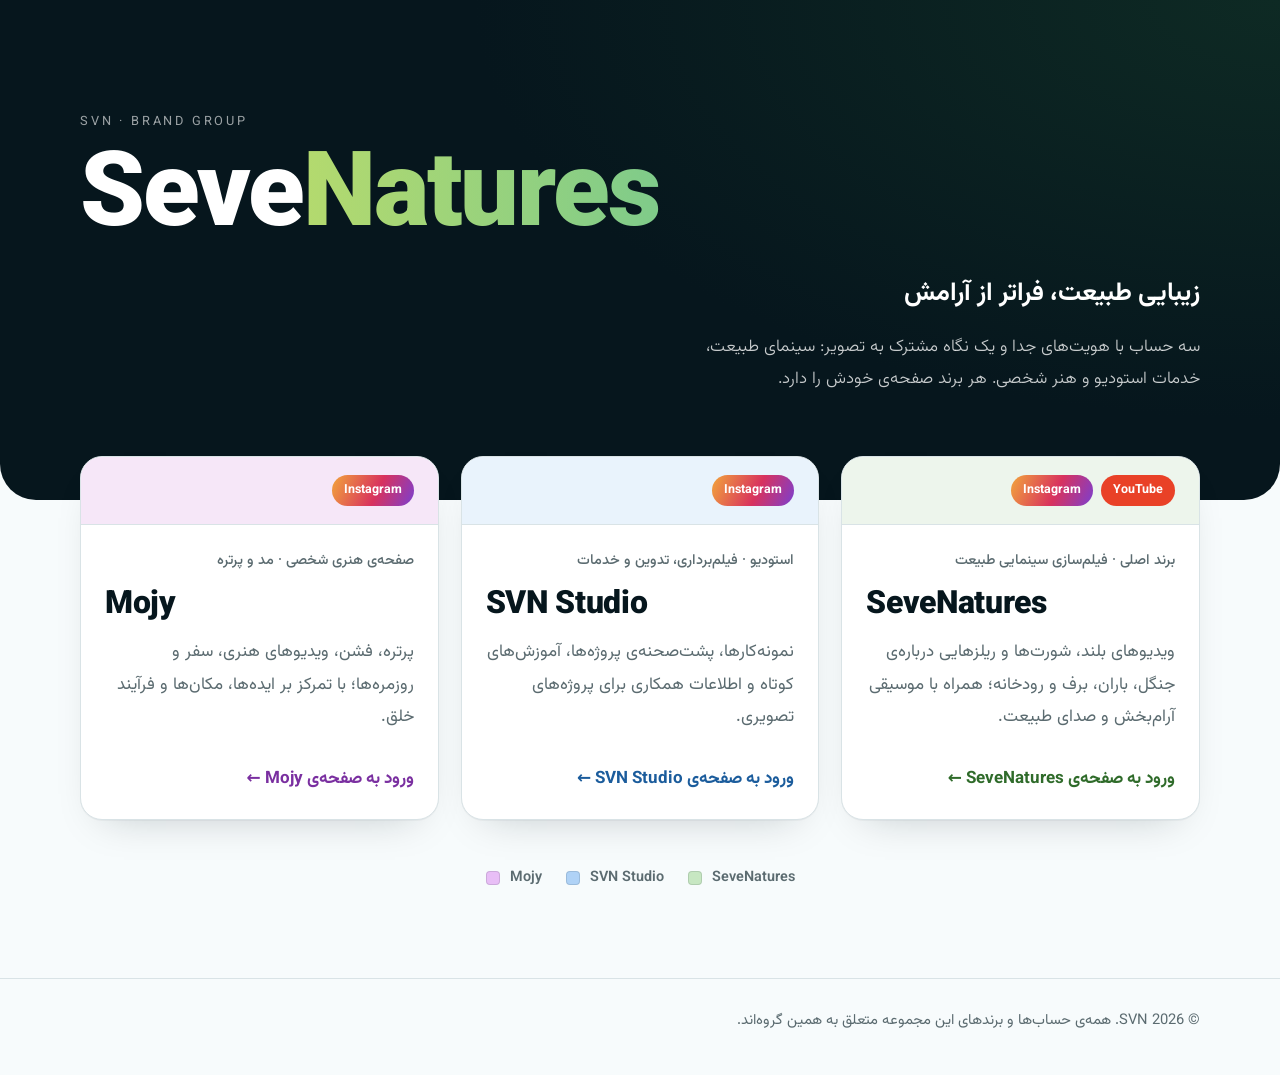
==== commit 555b52f6: "Fix hub card header overlap and add identity strip Co-Authored-By: Claude Haiku 5.5 <noreply@anthrop" ====
--- a/index.html
+++ b/index.html
@@ -34,31 +34,44 @@
         <span class="pill pill--yt">YouTube</span>
         <span class="pill pill--ig">Instagram</span>
       </div>
+      <div class="card-body">
       <p class="card-role">برند اصلی · فیلم‌سازی سینمایی طبیعت</p>
       <h2 class="card-name">SeveNatures</h2>
       <p class="card-text">ویدیوهای بلند، شورت‌ها و ریلزهایی درباره‌ی جنگل، باران، برف و رودخانه؛ همراه با موسیقی آرام‌بخش و صدای طبیعت.</p>
       <span class="card-go">ورود به صفحه‌ی SeveNatures <span aria-hidden="true">←</span></span>
+      </div>
     </a>
 
     <a class="brand-card brand-card--studio" href="svn-studio/">
       <div class="card-top">
         <span class="pill pill--ig">Instagram</span>
       </div>
+      <div class="card-body">
       <p class="card-role">استودیو · فیلم‌برداری، تدوین و خدمات</p>
       <h2 class="card-name">SVN Studio</h2>
       <p class="card-text">نمونه‌کارها، پشت‌صحنه‌ی پروژه‌ها، آموزش‌های کوتاه و اطلاعات همکاری برای پروژه‌های تصویری.</p>
       <span class="card-go">ورود به صفحه‌ی SVN Studio <span aria-hidden="true">←</span></span>
+      </div>
     </a>
 
     <a class="brand-card brand-card--mojy" href="mojy/">
       <div class="card-top">
         <span class="pill pill--ig">Instagram</span>
       </div>
+      <div class="card-body">
       <p class="card-role">صفحه‌ی هنری شخصی · مد و پرتره</p>
       <h2 class="card-name">Mojy</h2>
       <p class="card-text">پرتره، فشن، ویدیوهای هنری، سفر و روزمره‌ها؛ با تمرکز بر ایده‌ها، مکان‌ها و فرآیند خلق.</p>
       <span class="card-go">ورود به صفحه‌ی Mojy <span aria-hidden="true">←</span></span>
+      </div>
     </a>
+
+    <section class="identity" aria-label="رنگ هر برند">
+      <p class="visually-hidden">رنگ‌های این نوار مقادیر کاری‌اند و مشخصات رسمی برند نیستند.</p>
+      <span class="chip"><span class="swatch swatch--sevenatures" aria-hidden="true"></span>SeveNatures</span>
+      <span class="chip"><span class="swatch swatch--studio" aria-hidden="true"></span>SVN Studio</span>
+      <span class="chip"><span class="swatch swatch--mojy" aria-hidden="true"></span>Mojy</span>
+    </section>
   </main>
 
   <footer class="hub-foot">
--- a/assets/svn/hub.css
+++ b/assets/svn/hub.css
@@ -87,8 +87,7 @@
   position: relative;
 }
 .brand-card {
-  display: flex; flex-direction: column; gap: 10px;
-  padding: 26px 24px 24px;
+  display: flex; flex-direction: column;
   border-radius: var(--radius);
   border: 1px solid var(--line);
   background: #fff;
@@ -96,18 +95,23 @@
   transition: transform .35s cubic-bezier(.2,.7,.2,1), box-shadow .35s;
   position: relative; overflow: hidden;
 }
-.brand-card::before {
-  content: ""; position: absolute; inset: 0 0 auto 0; height: 92px;
-  background: var(--tint); border-bottom: 1px solid var(--line);
-}
-.brand-card > * { position: relative; }
 .brand-card--sevenatures { --tint: var(--sevenatures-soft); }
 .brand-card--studio { --tint: var(--studio-soft); }
 .brand-card--mojy { --tint: var(--mojy-soft); }
-.brand-card:hover { transform: translateY(-6px); box-shadow: 0 1px 0 rgba(6,22,29,0.04), 0 26px 50px -24px rgba(6,22,29,0.35); }
-@media (hover: none) { .brand-card:hover { transform: none; } }
+@media (hover: hover) {
+  .brand-card:hover { transform: translateY(-6px); box-shadow: 0 1px 0 rgba(6,22,29,0.04), 0 26px 50px -24px rgba(6,22,29,0.35); }
+}
 
-.card-top { display: flex; gap: 8px; flex-wrap: wrap; min-height: 26px; }
+.card-top {
+  display: flex; flex-wrap: wrap; gap: 8px; align-items: center;
+  min-height: 64px; padding: 18px 24px;
+  background: var(--tint);
+  border-bottom: 1px solid var(--line);
+}
+.card-body {
+  display: flex; flex-direction: column; gap: 10px;
+  flex: 1; padding: 22px 24px 24px;
+}
 .pill {
   display: inline-block; padding: 4px 12px; border-radius: 999px;
   font-size: 0.78rem; font-weight: 700; direction: ltr; color: #fff;
@@ -115,13 +119,36 @@
 .pill--yt { background: var(--yt); }
 .pill--ig { background: var(--ig); }
 
-.card-role { margin-top: 22px; font-size: 0.9rem; color: var(--mute); font-weight: 500; }
+.card-role { font-size: 0.9rem; color: var(--mute); font-weight: 500; }
 .card-name { font-size: 2rem; font-weight: 900; direction: ltr; text-align: start; letter-spacing: -0.01em; }
 .card-text { color: var(--mute); font-weight: 400; min-height: 6.5em; }
 .card-go { margin-top: auto; font-weight: 700; padding-top: 6px; }
 .brand-card--sevenatures .card-go { color: #2f6b2a; }
 .brand-card--studio .card-go { color: #1b5c9c; }
 .brand-card--mojy .card-go { color: #7a2fa0; }
+
+/* Identity strip (colour key under the cards) */
+.identity {
+  grid-column: 1 / -1;
+  display: flex; flex-wrap: wrap; justify-content: center; align-items: center;
+  gap: 24px; min-height: 56px; margin-top: 8px;
+}
+.chip {
+  display: inline-flex; align-items: center; gap: 10px;
+  direction: ltr; font-size: 0.9rem; font-weight: 600; color: var(--mute);
+}
+.swatch {
+  width: 14px; height: 14px; flex: none;
+  border-radius: 4px; border: 1px solid rgba(6,22,29,0.12);
+}
+.swatch--sevenatures { background: var(--sevenatures); }
+.swatch--studio { background: var(--studio); }
+.swatch--mojy { background: var(--mojy); }
+
+.visually-hidden {
+  position: absolute; width: 1px; height: 1px; margin: -1px; padding: 0;
+  overflow: hidden; clip: rect(0 0 0 0); white-space: nowrap; border: 0;
+}
 
 /* Footer */
 .hub-foot { margin-top: 72px; padding: 28px 0 40px; border-top: 1px solid var(--line); color: var(--mute); font-size: 0.92rem; }
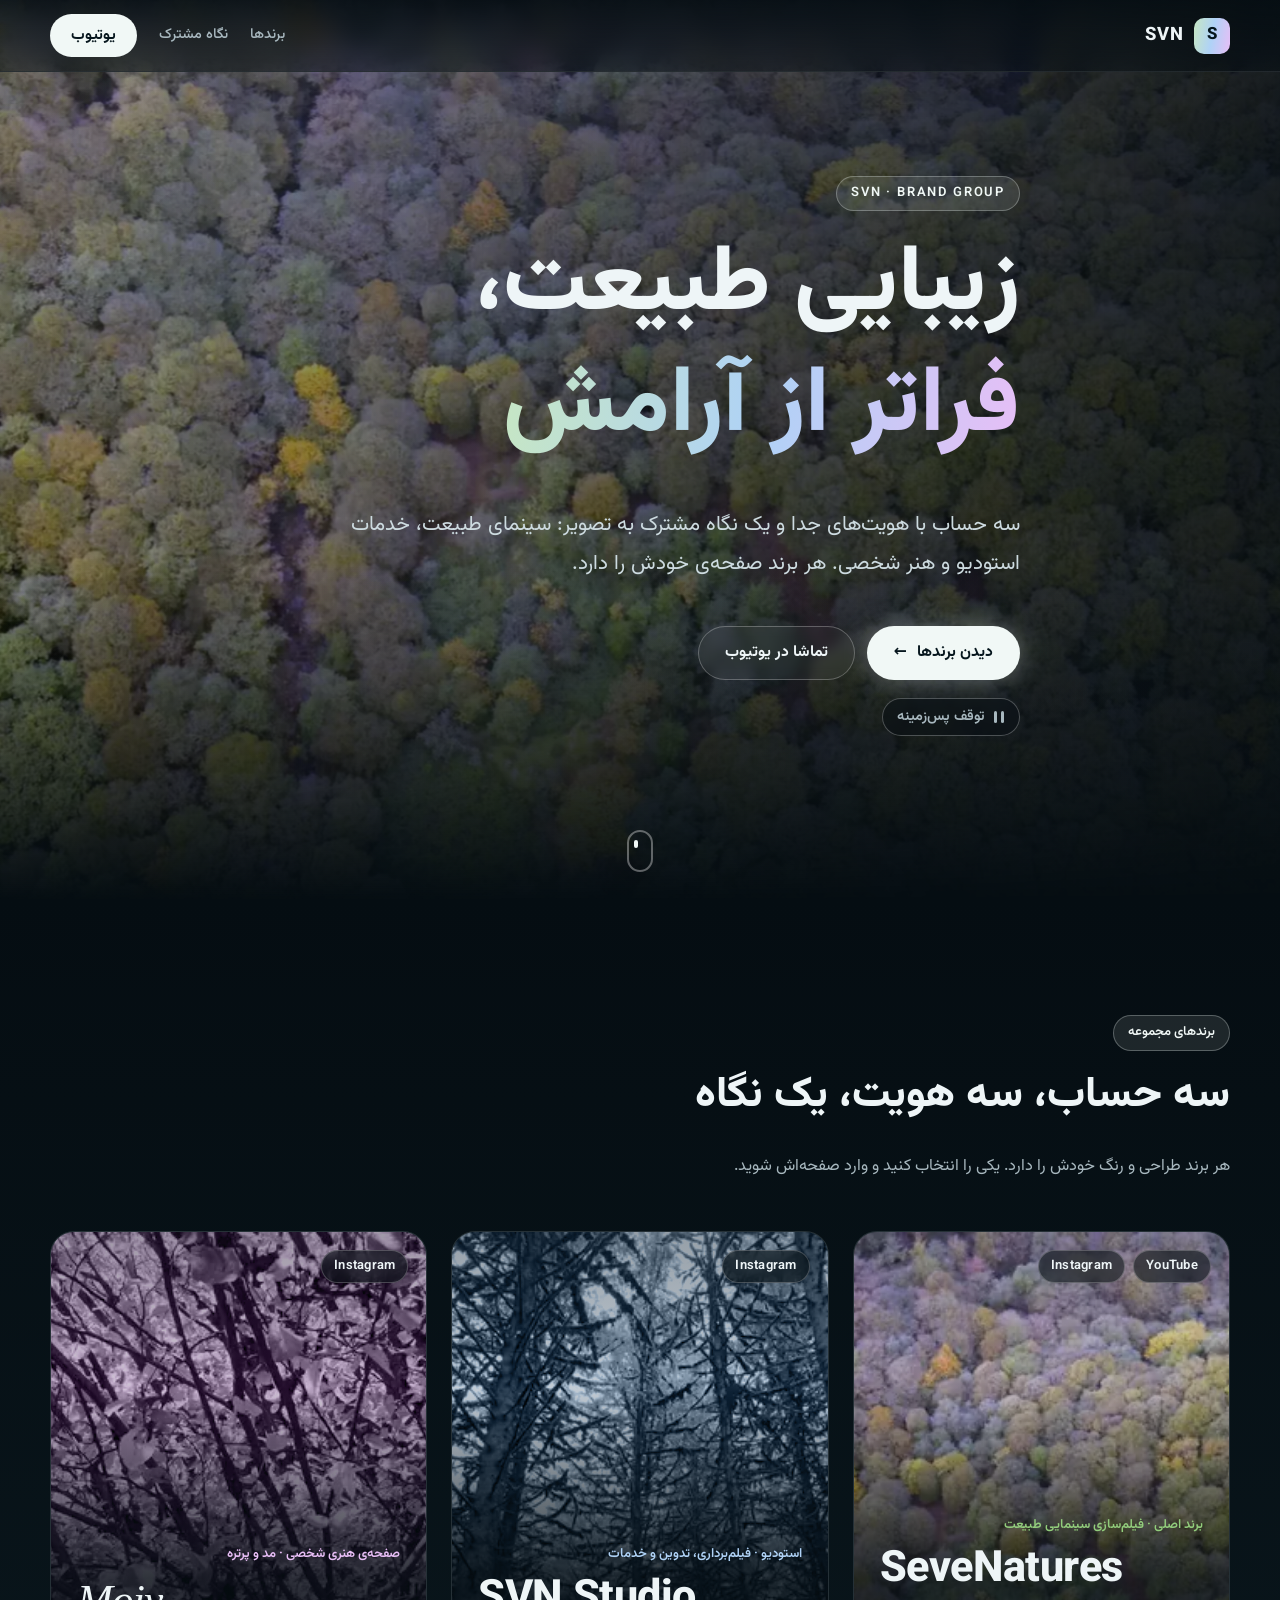
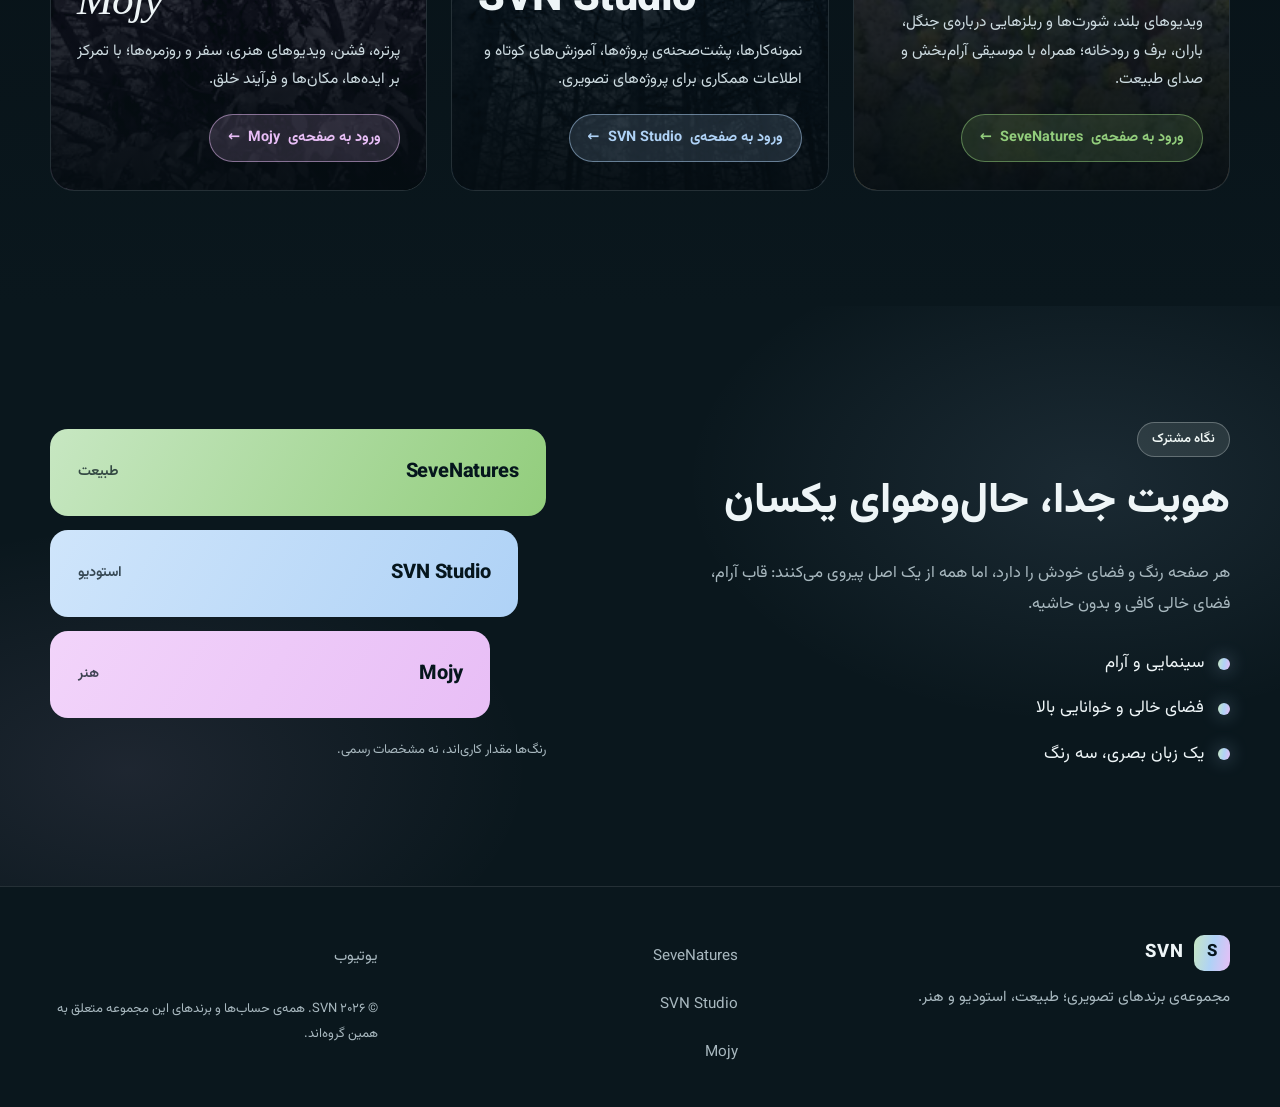
==== commit aa13b4c3: "Redesign hub, SVN Studio and Mojy to match the SeveNatures level - Shared base.css/site.js (tokens, " ====
--- a/index.html
+++ b/index.html
@@ -1,85 +1,195 @@
 <!doctype html>
-<html lang="fa" dir="rtl">
+<html lang="fa" dir="rtl" class="no-js">
 <head>
   <meta charset="utf-8">
   <meta name="viewport" content="width=device-width, initial-scale=1">
   <title>SVN | مجموعه‌ی برندها</title>
   <meta name="description" content="SeveNatures، SVN Studio و Mojy: سه حساب با یک نگاه بصری؛ فیلم‌سازی سینمایی طبیعت، خدمات استودیو و هنر و مد.">
-  <meta name="theme-color" content="#06161D">
-  <meta name="color-scheme" content="light">
+  <meta name="theme-color" content="#050D12">
+  <meta name="color-scheme" content="dark">
+  <link rel="canonical" href="https://mrrooobooot.github.io/7natures/">
   <link rel="icon" href="sevenatures/assets/favicon.svg" type="image/svg+xml">
+
+  <meta property="og:type" content="website">
+  <meta property="og:title" content="SVN | مجموعه‌ی برندها">
+  <meta property="og:description" content="سه برند، سه هویت، یک نگاه مشترک به تصویر.">
+  <meta property="og:url" content="https://mrrooobooot.github.io/7natures/">
+  <meta property="og:image" content="https://mrrooobooot.github.io/7natures/sevenatures/assets/img/og-cover.jpg">
+  <meta property="og:locale" content="fa_IR">
+
+  <link rel="preload" as="image" href="sevenatures/assets/img/hero-aerial-forest-1600.webp" imagesrcset="sevenatures/assets/img/hero-aerial-forest-640.webp 640w, sevenatures/assets/img/hero-aerial-forest-1024.webp 1024w, sevenatures/assets/img/hero-aerial-forest-1600.webp 1600w" imagesizes="100vw" fetchpriority="high">
   <link rel="preload" href="assets/fonts/Vazirmatn-variable.woff2" as="font" type="font/woff2" crossorigin>
-  <link rel="stylesheet" href="assets/svn/hub.css?v=1">
+  <link rel="stylesheet" href="assets/svn/base.css?v=1">
+  <link rel="stylesheet" href="assets/svn/hub.css?v=2">
 </head>
 <body>
   <a class="skip-link" href="#brands">رفتن به برندها</a>
 
-  <header class="hub-head">
-    <div class="wrap">
-      <p class="hub-kicker">SVN · Brand Group</p>
-      <h1 class="hub-title">
-        <span class="wm-seve">Seve</span><span class="wm-natures">Natures</span>
-      </h1>
-      <p class="hub-sub">زیبایی طبیعت، فراتر از آرامش</p>
-      <p class="hub-lead">
-        سه حساب با هویت‌های جدا و یک نگاه مشترک به تصویر: سینمای طبیعت، خدمات استودیو و هنر شخصی.
-        هر برند صفحه‌ی خودش را دارد.
-      </p>
+  <header class="site-header" id="top">
+    <div class="container nav-wrap">
+      <a class="brand" href="#top" aria-label="SVN، بازگشت به ابتدای صفحه">
+        <span class="brand-mark" aria-hidden="true">S</span>
+        <span class="brand-name" dir="ltr">SVN</span>
+      </a>
+
+      <button class="nav-toggle" type="button" aria-expanded="false" aria-controls="site-nav" aria-label="باز کردن منو">
+        <span></span><span></span><span></span>
+      </button>
+
+      <nav class="site-nav" id="site-nav" aria-label="منوی اصلی">
+        <a href="#brands">برندها</a>
+        <a href="#look">نگاه مشترک</a>
+        <a class="btn btn-small" href="https://www.youtube.com/@SeveNatures" target="_blank" rel="noopener">یوتیوب<span class="sr-only">، در برگه‌ی جدید باز می‌شود</span></a>
+      </nav>
     </div>
   </header>
 
-  <main id="brands" class="wrap brands">
-    <a class="brand-card brand-card--sevenatures" href="sevenatures/">
-      <div class="card-top">
-        <span class="pill pill--yt">YouTube</span>
-        <span class="pill pill--ig">Instagram</span>
+  <main>
+    <!-- ============ Hero ============ -->
+    <section class="hero" aria-labelledby="hero-title">
+      <div class="hero-media"
+           data-clips-wide="sevenatures/assets/img/hero-3-pine-1920.mp4,sevenatures/assets/img/hero-2-river-1920.mp4,sevenatures/assets/img/hero-1-aerial-1920.mp4"
+           data-clips-narrow="sevenatures/assets/img/hero-3-pine-960.mp4,sevenatures/assets/img/hero-2-river-960.mp4,sevenatures/assets/img/hero-1-aerial-960.mp4">
+        <img src="sevenatures/assets/img/hero-aerial-forest-1600.webp" srcset="sevenatures/assets/img/hero-aerial-forest-640.webp 640w, sevenatures/assets/img/hero-aerial-forest-1024.webp 1024w, sevenatures/assets/img/hero-aerial-forest-1600.webp 1600w" sizes="100vw" alt="نمای هوایی از جنگل پاییزی با درختانی زرد، نارنجی و سبز" width="1920" height="1080" fetchpriority="high">
+        <video class="hero-video" data-hero-video muted playsinline preload="none" aria-hidden="true"></video>
+        <video class="hero-video" data-hero-video muted playsinline preload="none" aria-hidden="true"></video>
       </div>
-      <div class="card-body">
-      <p class="card-role">برند اصلی · فیلم‌سازی سینمایی طبیعت</p>
-      <h2 class="card-name">SeveNatures</h2>
-      <p class="card-text">ویدیوهای بلند، شورت‌ها و ریلزهایی درباره‌ی جنگل، باران، برف و رودخانه؛ همراه با موسیقی آرام‌بخش و صدای طبیعت.</p>
-      <span class="card-go">ورود به صفحه‌ی SeveNatures <span aria-hidden="true">←</span></span>
+      <div class="hero-overlay" aria-hidden="true"></div>
+
+      <div class="container hero-content">
+        <p class="eyebrow" lang="en" dir="ltr">SVN · Brand Group</p>
+        <h1 id="hero-title" class="hero-title">
+          زیبایی طبیعت،<br><span class="grad">فراتر از آرامش</span>
+        </h1>
+        <p class="hero-lead">
+          سه حساب با هویت‌های جدا و یک نگاه مشترک به تصویر: سینمای طبیعت، خدمات استودیو و هنر شخصی.
+          هر برند صفحه‌ی خودش را دارد.
+        </p>
+        <div class="hero-actions">
+          <a class="btn btn-primary" href="#brands">
+            <span>دیدن برندها</span>
+            <span class="btn-arrow" aria-hidden="true">←</span>
+          </a>
+          <a class="btn btn-ghost" href="https://www.youtube.com/@SeveNatures" target="_blank" rel="noopener">
+            <span>تماشا در یوتیوب<span class="sr-only">، در برگه‌ی جدید باز می‌شود</span></span>
+          </a>
+        </div>
+        <button class="hero-pause" type="button" aria-pressed="false">
+          <span class="hero-pause-icon" aria-hidden="true"></span>
+          <span>توقف پس‌زمینه</span>
+        </button>
       </div>
-    </a>
 
-    <a class="brand-card brand-card--studio" href="svn-studio/">
-      <div class="card-top">
-        <span class="pill pill--ig">Instagram</span>
+      <a class="scroll-cue" href="#brands" aria-label="پایین رفتن به برندها"><span></span></a>
+    </section>
+
+    <!-- ============ Brands ============ -->
+    <section class="section brands" id="brands" aria-labelledby="brands-title">
+      <div class="container">
+        <header class="section-head reveal">
+          <p class="eyebrow">برندهای مجموعه</p>
+          <h2 id="brands-title" class="section-title">سه حساب، سه هویت، یک نگاه</h2>
+          <p class="section-lead">هر برند طراحی و رنگ خودش را دارد. یکی را انتخاب کنید و وارد صفحه‌اش شوید.</p>
+        </header>
+
+        <div class="brand-grid">
+          <a class="brand-card brand-card--sevenatures reveal" href="sevenatures/">
+            <div class="card-media">
+              <img src="sevenatures/assets/img/hero-aerial-forest-1024.webp" srcset="sevenatures/assets/img/hero-aerial-forest-640.webp 640w, sevenatures/assets/img/hero-aerial-forest-1024.webp 1024w" sizes="(max-width: 900px) 100vw, 33vw" alt="" loading="lazy" width="1024" height="576">
+            </div>
+            <div class="card-pills">
+              <span class="pill">YouTube</span>
+              <span class="pill">Instagram</span>
+            </div>
+            <div class="card-body">
+              <p class="card-role">برند اصلی · فیلم‌سازی سینمایی طبیعت</p>
+              <h3 class="card-name" lang="en" dir="ltr">SeveNatures</h3>
+              <p class="card-text">ویدیوهای بلند، شورت‌ها و ریلزهایی درباره‌ی جنگل، باران، برف و رودخانه؛ همراه با موسیقی آرام‌بخش و صدای طبیعت.</p>
+              <span class="card-go">ورود به صفحه‌ی <span lang="en" dir="ltr">SeveNatures</span> <span class="go-arrow" aria-hidden="true">←</span></span>
+            </div>
+          </a>
+
+          <a class="brand-card brand-card--studio reveal" href="svn-studio/">
+            <div class="card-media card-media--tint">
+              <img src="sevenatures/assets/img/pine-forest-1024.webp" srcset="sevenatures/assets/img/pine-forest-640.webp 640w, sevenatures/assets/img/pine-forest-1024.webp 1024w" sizes="(max-width: 900px) 100vw, 33vw" alt="" loading="lazy" width="1200" height="675">
+            </div>
+            <div class="card-pills">
+              <span class="pill">Instagram</span>
+            </div>
+            <div class="card-body">
+              <p class="card-role">استودیو · فیلم‌برداری، تدوین و خدمات</p>
+              <h3 class="card-name" lang="en" dir="ltr">SVN Studio</h3>
+              <p class="card-text">نمونه‌کارها، پشت‌صحنه‌ی پروژه‌ها، آموزش‌های کوتاه و اطلاعات همکاری برای پروژه‌های تصویری.</p>
+              <span class="card-go">ورود به صفحه‌ی <span lang="en" dir="ltr">SVN Studio</span> <span class="go-arrow" aria-hidden="true">←</span></span>
+            </div>
+          </a>
+
+          <a class="brand-card brand-card--mojy reveal" href="mojy/">
+            <div class="card-media card-media--tint">
+              <img src="sevenatures/assets/img/drone-shot-1024.webp" srcset="sevenatures/assets/img/drone-shot-640.webp 640w, sevenatures/assets/img/drone-shot-1024.webp 1024w" sizes="(max-width: 900px) 100vw, 33vw" alt="" loading="lazy" width="1024" height="576">
+            </div>
+            <div class="card-pills">
+              <span class="pill">Instagram</span>
+            </div>
+            <div class="card-body">
+              <p class="card-role">صفحه‌ی هنری شخصی · مد و پرتره</p>
+              <h3 class="card-name card-name--serif" lang="en" dir="ltr">Mojy</h3>
+              <p class="card-text">پرتره، فشن، ویدیوهای هنری، سفر و روزمره‌ها؛ با تمرکز بر ایده‌ها، مکان‌ها و فرآیند خلق.</p>
+              <span class="card-go">ورود به صفحه‌ی <span lang="en" dir="ltr">Mojy</span> <span class="go-arrow" aria-hidden="true">←</span></span>
+            </div>
+          </a>
+        </div>
       </div>
-      <div class="card-body">
-      <p class="card-role">استودیو · فیلم‌برداری، تدوین و خدمات</p>
-      <h2 class="card-name">SVN Studio</h2>
-      <p class="card-text">نمونه‌کارها، پشت‌صحنه‌ی پروژه‌ها، آموزش‌های کوتاه و اطلاعات همکاری برای پروژه‌های تصویری.</p>
-      <span class="card-go">ورود به صفحه‌ی SVN Studio <span aria-hidden="true">←</span></span>
+    </section>
+
+    <!-- ============ Shared look ============ -->
+    <section class="section look" id="look" aria-labelledby="look-title">
+      <div class="container look-grid">
+        <div class="look-copy reveal">
+          <p class="eyebrow">نگاه مشترک</p>
+          <h2 id="look-title" class="section-title">هویت جدا، حال‌وهوای یکسان</h2>
+          <p class="section-lead">هر صفحه رنگ و فضای خودش را دارد، اما همه از یک اصل پیروی می‌کنند: قاب آرام، فضای خالی کافی و بدون حاشیه.</p>
+          <ul class="traits">
+            <li><span class="trait-dot" aria-hidden="true"></span>سینمایی و آرام</li>
+            <li><span class="trait-dot" aria-hidden="true"></span>فضای خالی و خوانایی بالا</li>
+            <li><span class="trait-dot" aria-hidden="true"></span>یک زبان بصری، سه رنگ</li>
+          </ul>
+        </div>
+
+        <div class="palette reveal" role="group" aria-label="رنگ هر برند">
+          <p class="sr-only">رنگ‌های این بخش مقادیر کاری‌اند و مشخصات رسمی برند نیستند.</p>
+          <div class="swatch swatch--sevenatures"><span class="swatch-name" lang="en" dir="ltr">SeveNatures</span><span class="swatch-role">طبیعت</span></div>
+          <div class="swatch swatch--studio"><span class="swatch-name" lang="en" dir="ltr">SVN Studio</span><span class="swatch-role">استودیو</span></div>
+          <div class="swatch swatch--mojy"><span class="swatch-name" lang="en" dir="ltr">Mojy</span><span class="swatch-role">هنر</span></div>
+          <p class="palette-note">رنگ‌ها مقدار کاری‌اند، نه مشخصات رسمی.</p>
+        </div>
       </div>
-    </a>
-
-    <a class="brand-card brand-card--mojy" href="mojy/">
-      <div class="card-top">
-        <span class="pill pill--ig">Instagram</span>
-      </div>
-      <div class="card-body">
-      <p class="card-role">صفحه‌ی هنری شخصی · مد و پرتره</p>
-      <h2 class="card-name">Mojy</h2>
-      <p class="card-text">پرتره، فشن، ویدیوهای هنری، سفر و روزمره‌ها؛ با تمرکز بر ایده‌ها، مکان‌ها و فرآیند خلق.</p>
-      <span class="card-go">ورود به صفحه‌ی Mojy <span aria-hidden="true">←</span></span>
-      </div>
-    </a>
-
-    <section class="identity" aria-label="رنگ هر برند">
-      <p class="visually-hidden">رنگ‌های این نوار مقادیر کاری‌اند و مشخصات رسمی برند نیستند.</p>
-      <span class="chip"><span class="swatch swatch--sevenatures" aria-hidden="true"></span>SeveNatures</span>
-      <span class="chip"><span class="swatch swatch--studio" aria-hidden="true"></span>SVN Studio</span>
-      <span class="chip"><span class="swatch swatch--mojy" aria-hidden="true"></span>Mojy</span>
     </section>
   </main>
 
-  <footer class="hub-foot">
-    <div class="wrap foot-row">
-      <p>© <span data-year></span> SVN. همه‌ی حساب‌ها و برندهای این مجموعه متعلق به همین گروه‌اند.</p>
+  <footer class="site-footer">
+    <div class="container footer-grid">
+      <div class="footer-brand">
+        <a class="brand" href="#top">
+          <span class="brand-mark" aria-hidden="true">S</span>
+          <span class="brand-name" dir="ltr">SVN</span>
+        </a>
+        <p>مجموعه‌ی برندهای تصویری؛ طبیعت، استودیو و هنر.</p>
+      </div>
+      <nav class="footer-nav" aria-label="برندها">
+        <a href="sevenatures/" lang="en" dir="ltr">SeveNatures</a>
+        <a href="svn-studio/" lang="en" dir="ltr">SVN Studio</a>
+        <a href="mojy/" lang="en" dir="ltr">Mojy</a>
+      </nav>
+      <div class="footer-meta">
+        <a href="https://www.youtube.com/@SeveNatures" target="_blank" rel="noopener">یوتیوب<span class="sr-only">، در برگه‌ی جدید باز می‌شود</span></a>
+        <p class="copyright">© <span data-year></span> SVN. همه‌ی حساب‌ها و برندهای این مجموعه متعلق به همین گروه‌اند.</p>
+      </div>
     </div>
   </footer>
 
-  <script>document.querySelectorAll('[data-year]').forEach(function (el) { el.textContent = new Date().getFullYear(); });</script>
+  <a class="to-top" href="#top" aria-label="بازگشت به بالای صفحه"><span aria-hidden="true">↑</span></a>
+
+  <script src="assets/svn/site.js?v=1" defer></script>
 </body>
 </html>
--- a/assets/svn/base.css
+++ b/assets/svn/base.css
@@ -0,0 +1,521 @@
+/* ==========================================================================
+   SVN shared base — reset, header, buttons, hero skeleton, reveal, footer.
+   Each page (hub.css / studio.css / mojy.css) overrides the tokens below.
+   Colours are working values, not official brand specs.
+   ========================================================================== */
+
+@font-face {
+  font-family: "Vazirmatn";
+  src: url("../fonts/Vazirmatn-variable.woff2") format("woff2");
+  font-weight: 100 900;
+  font-style: normal;
+  font-display: swap;
+}
+
+:root {
+  --bg: #050d12;
+  --bg-rgb: 5, 13, 18;
+  --bg-2: #09161d;
+  --surface: rgba(255, 255, 255, 0.045);
+  --line: rgba(255, 255, 255, 0.11);
+  --line-strong: rgba(255, 255, 255, 0.26);
+  --white-rgb: 255, 255, 255;
+  --text: #eef5f7;
+  --text-dim: #a8b8bf;
+  --text-body: #cddbe0;
+  --accent: #9fd6ff;
+  --accent-rgb: 159, 214, 255;
+  --accent-ink: #04131c;
+
+  --radius: 20px;
+  --radius-sm: 12px;
+  --radius-xs: 6px;
+  --radius-pill: 999px;
+  --shadow: 0 22px 60px rgba(0, 0, 0, 0.5);
+  --shadow-sm: 0 10px 30px rgba(0, 0, 0, 0.35);
+  --glow: 0 0 26px rgba(var(--accent-rgb), 0.35);
+  --container: 1180px;
+  --gutter: 16px;
+  --header-h: 72px;
+
+  --ease: cubic-bezier(0.2, 0.7, 0.2, 1);
+  --dur-fast: 0.2s;
+  --dur-base: 0.25s;
+  --dur-md: 0.3s;
+  --dur-slow: 0.4s;
+  --dur-xl: 0.7s;
+  --dur-reveal: 0.8s;
+  --dur-hero: 1.4s;
+
+  --font: "Vazirmatn", Tahoma, system-ui, sans-serif;
+  --mono: ui-monospace, "SF Mono", Menlo, Consolas, monospace;
+  --fw-regular: 400;
+  --fw-medium: 500;
+  --fw-semi: 600;
+  --fw-bold: 700;
+  --fw-black: 800;
+  --fs-xs: 0.8125rem;
+  --fs-sm: 0.9rem;
+  --fs-base: 1.0625rem;
+  --fs-md: 1.2rem;
+  --fs-xl: clamp(1.75rem, 1.3rem + 1.7vw, 2.65rem);
+  --fs-display: clamp(2.5rem, 1.4rem + 5vw, 5rem);
+  --lh-tight: 1.3;
+  --lh-heading: 1.45;
+  --lh-body: 1.95;
+}
+
+*, *::before, *::after { box-sizing: border-box; }
+
+html {
+  scroll-behavior: smooth;
+  scroll-padding-top: calc(var(--header-h) + 12px);
+  -webkit-text-size-adjust: 100%;
+}
+
+body {
+  margin: 0;
+  background: var(--bg);
+  color: var(--text);
+  font-family: var(--font);
+  font-size: var(--fs-base);
+  font-weight: var(--fw-regular);
+  line-height: var(--lh-body);
+  font-kerning: normal;
+  text-rendering: optimizeLegibility;
+  -webkit-font-smoothing: antialiased;
+}
+
+img, svg { display: block; max-width: 100%; }
+img { height: auto; }
+a { color: inherit; text-decoration: none; }
+h1, h2, h3 { line-height: var(--lh-heading); margin: 0 0 0.5em; font-weight: var(--fw-black); }
+p { margin: 0 0 1em; text-wrap: pretty; }
+ul, ol { margin: 0; padding: 0; list-style: none; }
+
+:focus-visible {
+  outline: 2px solid var(--accent);
+  outline-offset: 3px;
+  border-radius: var(--radius-xs);
+}
+
+.skip-link {
+  position: absolute;
+  inset-inline-start: 12px;
+  top: -60px;
+  background: var(--accent);
+  color: var(--accent-ink);
+  padding: 10px 16px;
+  border-radius: var(--radius-sm);
+  z-index: 100;
+  transition: top var(--dur-fast) var(--ease);
+}
+.skip-link:focus { top: 12px; }
+
+.sr-only {
+  position: absolute;
+  width: 1px;
+  height: 1px;
+  padding: 0;
+  margin: -1px;
+  overflow: hidden;
+  clip: rect(0, 0, 0, 0);
+  white-space: nowrap;
+  border: 0;
+}
+
+.container {
+  width: min(100% - var(--gutter) * 2, var(--container));
+  margin-inline: auto;
+}
+
+/* ---------- Typography helpers ---------- */
+.eyebrow {
+  display: inline-block;
+  font-size: var(--fs-xs);
+  font-weight: var(--fw-semi);
+  color: var(--accent);
+  background: rgba(var(--accent-rgb), 0.1);
+  border: 1px solid rgba(var(--accent-rgb), 0.28);
+  padding: 4px 14px;
+  border-radius: var(--radius-pill);
+  margin-bottom: 16px;
+}
+.section-title {
+  font-size: var(--fs-xl);
+  line-height: 1.4;
+  margin-bottom: 0.6em;
+  text-wrap: balance;
+}
+.section-lead { color: var(--text-dim); max-width: 60ch; font-size: 1.02rem; }
+
+/* ---------- Buttons ---------- */
+.btn {
+  display: inline-flex;
+  align-items: center;
+  gap: 10px;
+  padding: 14px 26px;
+  border-radius: var(--radius-pill);
+  font-family: inherit;
+  font-size: 0.98rem;
+  font-weight: var(--fw-bold);
+  line-height: 1.5;
+  border: 1px solid transparent;
+  cursor: pointer;
+  white-space: nowrap;
+  transition: translate var(--dur-fast) var(--ease), transform var(--dur-fast) var(--ease), box-shadow var(--dur-base) var(--ease), background var(--dur-fast), color var(--dur-fast), border-color var(--dur-fast);
+}
+@media (hover: hover) {
+  .btn:hover { translate: 0 -2px; }
+  .btn:hover .btn-arrow { transform: translateX(-4px); }
+}
+.btn:active { transform: scale(0.98); }
+.btn-primary { background: var(--accent); color: var(--accent-ink); box-shadow: var(--glow); }
+.btn-primary:hover { box-shadow: 0 0 44px rgba(var(--accent-rgb), 0.55); }
+.btn-ghost {
+  border-color: var(--line-strong);
+  color: var(--text);
+  background: var(--surface);
+  backdrop-filter: blur(6px);
+}
+.btn-ghost:hover { border-color: var(--accent); color: var(--accent); }
+.btn-small { padding: 9px 20px; font-size: 0.95rem; background: var(--accent); color: var(--accent-ink); }
+.btn-large { padding: 17px 36px; font-size: 1.05rem; }
+.btn-arrow { display: inline-block; transition: transform var(--dur-base) var(--ease); }
+.btn--soon {
+  background: transparent;
+  border: 1px dashed var(--line-strong);
+  color: var(--text-dim);
+  box-shadow: none;
+  cursor: default;
+  translate: none;
+}
+
+/* ---------- Header ---------- */
+.site-header {
+  position: fixed;
+  inset-inline: 0;
+  top: 0;
+  z-index: 50;
+  height: var(--header-h);
+  background: linear-gradient(to bottom, rgba(var(--bg-rgb), 0.9), rgba(var(--bg-rgb), 0.5));
+  backdrop-filter: blur(12px);
+  border-bottom: 1px solid var(--line);
+  transition: box-shadow var(--dur-md);
+}
+.site-header.is-scrolled { box-shadow: var(--shadow-sm); }
+
+.nav-wrap {
+  height: 100%;
+  display: flex;
+  align-items: center;
+  justify-content: space-between;
+  gap: 16px;
+}
+.brand {
+  display: inline-flex;
+  align-items: center;
+  gap: 10px;
+  font-weight: var(--fw-black);
+  font-size: 1.15rem;
+}
+.brand-name { letter-spacing: -0.01em; }
+
+.site-nav { display: flex; align-items: center; gap: 22px; }
+.site-nav a:not(.btn) {
+  position: relative;
+  padding-block: 6px;
+  color: var(--text-dim);
+  font-size: var(--fs-sm);
+  font-weight: var(--fw-medium);
+  transition: color var(--dur-fast);
+}
+.site-nav a:not(.btn)::after {
+  content: "";
+  position: absolute;
+  inset-inline: 0;
+  bottom: 0;
+  height: 2px;
+  background: var(--accent);
+  transform: scaleX(0);
+  transform-origin: right;
+  transition: transform var(--dur-md) var(--ease);
+}
+.site-nav a:not(.btn):hover,
+.site-nav a:not(.btn):focus-visible,
+.site-nav a[aria-current="true"] { color: var(--text); }
+.site-nav a:not(.btn):hover::after,
+.site-nav a:not(.btn):focus-visible::after,
+.site-nav a[aria-current="true"]::after { transform: scaleX(1); }
+
+.nav-toggle {
+  display: none;
+  width: 44px;
+  height: 44px;
+  background: transparent;
+  border: 1px solid var(--line);
+  border-radius: var(--radius-sm);
+  cursor: pointer;
+  padding: 0;
+  position: relative;
+}
+.nav-toggle span {
+  position: absolute;
+  inset-inline: 12px;
+  height: 2px;
+  background: var(--text);
+  border-radius: 2px;
+  transition: transform var(--dur-md) var(--ease), opacity var(--dur-fast);
+}
+.nav-toggle span:nth-child(1) { top: 14px; }
+.nav-toggle span:nth-child(2) { top: 21px; }
+.nav-toggle span:nth-child(3) { top: 28px; }
+.nav-toggle[aria-expanded="true"] span:nth-child(1) { transform: translateY(7px) rotate(45deg); }
+.nav-toggle[aria-expanded="true"] span:nth-child(2) { opacity: 0; }
+.nav-toggle[aria-expanded="true"] span:nth-child(3) { transform: translateY(-7px) rotate(-45deg); }
+
+/* ---------- Hero skeleton ---------- */
+.hero {
+  position: relative;
+  min-height: 100vh;
+  min-height: 100svh;
+  display: flex;
+  align-items: center;
+  padding: calc(var(--header-h) + 40px) 0 100px;
+  isolation: isolate;
+  overflow: hidden;
+}
+.hero-media,
+.hero-media > img {
+  position: absolute;
+  inset: 0;
+  width: 100%;
+  height: 100%;
+}
+.hero-media { background: var(--bg); }
+.hero-media > img {
+  object-fit: cover;
+  animation: heroZoom 22s ease-out forwards;
+}
+.hero-media.is-paused > img { animation-play-state: paused; }
+@keyframes heroZoom {
+  from { transform: scale(1.12); }
+  to { transform: scale(1); }
+}
+.hero-video {
+  position: absolute;
+  inset: 0;
+  width: 100%;
+  height: 100%;
+  object-fit: cover;
+  opacity: 0;
+  transition: opacity var(--dur-hero) var(--ease);
+}
+.hero-video.is-active { opacity: 1; }
+.hero-overlay { position: absolute; inset: 0; z-index: 0; }
+.hero-content { position: relative; z-index: 1; max-width: 760px; }
+.hero-title {
+  font-size: var(--fs-display);
+  font-weight: var(--fw-black);
+  line-height: var(--lh-tight);
+  margin-bottom: 0.4em;
+  text-wrap: balance;
+}
+.hero-lead {
+  font-size: clamp(1.05rem, 1rem + 0.4vw, 1.3rem);
+  line-height: 1.9;
+  color: var(--text-body);
+  max-width: 58ch;
+  margin-bottom: 2em;
+}
+.hero-actions { display: flex; flex-wrap: wrap; gap: 12px; }
+
+.hero-pause {
+  display: inline-flex;
+  align-items: center;
+  gap: 8px;
+  margin-top: 18px;
+  padding: 8px 14px;
+  border: 1px solid var(--line-strong);
+  border-radius: var(--radius-pill);
+  background: rgba(var(--bg-rgb), 0.45);
+  color: var(--text-dim);
+  font-family: inherit;
+  font-size: var(--fs-sm);
+  font-weight: var(--fw-semi);
+  line-height: 1.4;
+  cursor: pointer;
+  backdrop-filter: blur(6px);
+  transition: color var(--dur-fast), border-color var(--dur-fast);
+}
+.hero-pause:hover,
+.hero-pause[aria-pressed="true"] { color: var(--text); border-color: var(--accent); }
+.hero-pause[hidden], .no-js .hero-pause { display: none; }
+.hero-pause-icon { position: relative; width: 12px; height: 12px; flex: none; }
+.hero-pause-icon::before,
+.hero-pause-icon::after {
+  content: "";
+  position: absolute;
+  top: 0;
+  width: 3px;
+  height: 12px;
+  border-radius: 2px;
+  background: currentColor;
+}
+.hero-pause-icon::before { inset-inline-start: 1px; }
+.hero-pause-icon::after { inset-inline-end: 1px; }
+.hero-pause[aria-pressed="true"] .hero-pause-icon::after { display: none; }
+.hero-pause[aria-pressed="true"] .hero-pause-icon::before {
+  width: 0;
+  height: 0;
+  background: none;
+  border-radius: 0;
+  inset-inline-start: 2px;
+  border-style: solid;
+  border-width: 6px 0 6px 10px;
+  border-color: transparent transparent transparent currentColor;
+}
+
+.scroll-cue {
+  position: absolute;
+  bottom: 28px;
+  inset-inline-start: 50%;
+  transform: translateX(50%);
+  z-index: 1;
+  width: 26px;
+  height: 42px;
+  border: 2px solid rgba(var(--white-rgb), 0.35);
+  border-radius: 20px;
+}
+.scroll-cue span {
+  position: absolute;
+  top: 8px;
+  inset-inline-start: 50%;
+  translate: -50% 0;
+  width: 4px;
+  height: 8px;
+  border-radius: 4px;
+  background: var(--accent);
+  animation: cue 1.8s var(--ease) infinite;
+}
+@keyframes cue {
+  0% { opacity: 0; transform: translateY(0); }
+  30% { opacity: 1; }
+  100% { opacity: 0; transform: translateY(14px); }
+}
+
+/* ---------- Sections ---------- */
+.section { padding: clamp(72px, 9vw, 120px) 0; position: relative; }
+.section-head { max-width: 720px; margin-bottom: 48px; }
+.section-head .section-lead { margin-bottom: 0; }
+
+/* ---------- Footer ---------- */
+.site-footer {
+  border-top: 1px solid var(--line);
+  padding: 48px 0 32px;
+  background: var(--bg-2);
+  font-size: 0.95rem;
+}
+.footer-grid {
+  display: grid;
+  grid-template-columns: 1.4fr 1fr 1fr;
+  gap: 32px;
+  align-items: start;
+}
+.footer-brand p { color: var(--text-dim); margin: 12px 0 0; max-width: 40ch; }
+.footer-nav, .footer-meta { display: flex; flex-direction: column; gap: 4px; }
+.footer-nav a, .footer-meta a {
+  display: inline-flex;
+  align-items: center;
+  width: fit-content;
+  min-height: 44px;
+  color: var(--text-dim);
+  transition: color var(--dur-fast);
+}
+.footer-nav a:hover, .footer-nav a:focus-visible,
+.footer-meta a:hover, .footer-meta a:focus-visible { color: var(--accent); }
+.copyright { color: var(--text-dim); font-size: var(--fs-xs); margin: 14px 0 0; }
+
+/* ---------- Back to top ---------- */
+.to-top {
+  position: fixed;
+  bottom: 20px;
+  inset-inline-start: 20px;
+  z-index: 40;
+  width: 48px;
+  height: 48px;
+  display: grid;
+  place-items: center;
+  border-radius: 50%;
+  background: rgba(var(--bg-rgb), 0.85);
+  border: 1px solid rgba(var(--accent-rgb), 0.45);
+  color: var(--accent);
+  font-size: 1.2rem;
+  font-weight: var(--fw-bold);
+  box-shadow: var(--shadow);
+  backdrop-filter: blur(8px);
+  opacity: 0;
+  visibility: hidden;
+  transform: translateY(12px);
+  transition: opacity var(--dur-md) var(--ease), transform var(--dur-md) var(--ease), visibility var(--dur-md), background var(--dur-fast);
+}
+.to-top.is-visible { opacity: 1; visibility: visible; transform: none; }
+@media (hover: hover) { .to-top:hover { background: var(--accent); color: var(--accent-ink); } }
+.to-top:focus-visible { background: var(--accent); color: var(--accent-ink); }
+
+/* ---------- Reveal on scroll ---------- */
+/* Hover lifts use `translate`, because .reveal.is-visible resets `transform` */
+.reveal {
+  opacity: 0;
+  transform: translateY(24px);
+  transition: opacity var(--dur-reveal) var(--ease), transform var(--dur-reveal) var(--ease), translate var(--dur-slow) var(--ease), border-color var(--dur-md), box-shadow var(--dur-slow) var(--ease), background var(--dur-md);
+  transition-delay: var(--delay, 0ms);
+}
+.reveal.is-visible { opacity: 1; transform: none; }
+.no-js .reveal { opacity: 1; transform: none; }
+
+/* ---------- Responsive ---------- */
+@media (max-width: 960px) {
+  .footer-grid { grid-template-columns: 1fr 1fr; }
+  .footer-brand { grid-column: 1 / -1; }
+}
+
+@media (max-width: 760px) {
+  :root { --header-h: 64px; --fs-base: 1rem; }
+
+  .nav-toggle { display: block; }
+  .site-nav {
+    /* absolute inside the fixed header: backdrop-filter makes the header the containing block */
+    position: absolute;
+    inset: 100% 0 auto 0;
+    flex-direction: column;
+    align-items: stretch;
+    gap: 4px;
+    padding: 12px 16px 20px;
+    background: var(--bg);
+    border-bottom: 1px solid var(--line);
+    transform: translateY(-8px);
+    opacity: 0;
+    visibility: hidden;
+    transition: opacity var(--dur-base), transform var(--dur-md) var(--ease), visibility var(--dur-base);
+  }
+  .site-nav.is-open { opacity: 1; transform: none; visibility: visible; }
+  .site-nav a:not(.btn) { padding: 12px 8px; font-size: 1.02rem; border-bottom: 1px solid var(--line); }
+  .site-nav a:not(.btn)::after { display: none; }
+  .site-nav .btn { margin-top: 10px; justify-content: center; }
+
+  .hero { padding-bottom: 110px; }
+  .scroll-cue { display: none; }
+  .hero-actions .btn { flex: 1 1 100%; justify-content: center; }
+  .footer-grid { grid-template-columns: 1fr; }
+}
+
+@media (prefers-reduced-motion: reduce) {
+  html { scroll-behavior: auto; }
+  *, *::before, *::after {
+    animation-duration: 0.01ms !important;
+    animation-iteration-count: 1 !important;
+    transition-duration: 0.01ms !important;
+  }
+  .reveal { opacity: 1; transform: none; }
+}
--- a/assets/svn/hub.css
+++ b/assets/svn/hub.css
@@ -1,165 +1,231 @@
-/* SVN hub: neutral paper + ink; each brand card carries its own pastel. Working values, not official specs. */
-@font-face {
-  font-family: "Vazirmatn";
-  src: url("../fonts/Vazirmatn-variable.woff2") format("woff2");
-  font-weight: 100 900;
-  font-display: swap;
-}
+/* SVN hub: cinematic dark parent page. Each brand card carries its own colour (working values, not official specs). */
 
 :root {
-  --ink: #06161d;
-  --ink-2: #0e2a24;
-  --paper: #f7fbfc;
-  --line: #d9e3e6;
-  --mute: #5b6b70;
+  --bg: #050d12;
+  --bg-rgb: 5, 13, 18;
+  --bg-2: #0a171d;
+  --accent: #f1f8f6;
+  --accent-rgb: 241, 248, 246;
+  --accent-ink: #06161d;
+
   --green: #92cd7c;
-  --sevenatures: #c7e7c2;
-  --sevenatures-soft: #edf5ec;
-  --studio: #afd2f6;
-  --studio-soft: #e9f3fc;
-  --mojy: #e8bef6;
-  --mojy-soft: #f6e7f8;
-  --yt: #e94127;
-  --ig: linear-gradient(115deg, #f2a53b, #d8325e 55%, #7b3fd0);
-  --radius: 22px;
-  --wrap: 1120px;
-  --font: "Vazirmatn", Tahoma, system-ui, sans-serif;
-}
-
-*, *::before, *::after { box-sizing: border-box; }
-html { -webkit-text-size-adjust: 100%; scroll-behavior: smooth; }
-body {
-  margin: 0;
-  background: var(--paper);
-  color: var(--ink);
-  font-family: var(--font);
-  font-size: 1.0625rem;
-  line-height: 1.9;
-  -webkit-font-smoothing: antialiased;
-  overflow-x: hidden;
-}
-a { color: inherit; text-decoration: none; }
-h1, h2 { margin: 0; line-height: 1.3; font-weight: 800; }
-p { margin: 0; }
-:focus-visible { outline: 2px solid var(--ink); outline-offset: 3px; border-radius: 6px; }
-
-.wrap { width: min(100% - 32px, var(--wrap)); margin-inline: auto; }
-.skip-link {
-  position: absolute; top: -60px; inset-inline-start: 12px; padding: 10px 16px;
-  background: var(--ink); color: #fff; border-radius: 10px; z-index: 10;
-}
-.skip-link:focus { top: 12px; }
-
-/* Header */
-.hub-head {
-  background: radial-gradient(90% 120% at 100% 0%, var(--ink-2), var(--ink) 70%);
-  color: #fff;
-  padding: clamp(56px, 9vw, 110px) 0 clamp(64px, 9vw, 104px);
-  border-bottom-left-radius: 36px;
-  border-bottom-right-radius: 36px;
-}
-.hub-kicker {
-  font-size: 0.8rem; letter-spacing: 0.22em; text-transform: uppercase;
-  color: rgba(255,255,255,0.6); direction: ltr; text-align: start;
-}
-.hub-title {
-  margin-top: 14px;
-  font-size: clamp(3rem, 2rem + 7vw, 6.5rem);
-  font-weight: 900;
+  --green-rgb: 146, 205, 124;
+  --blue: #afd2f6;
+  --blue-rgb: 175, 210, 246;
+  --lilac: #e8bef6;
+  --lilac-rgb: 232, 190, 246;
+  --brand-grad: linear-gradient(100deg, #c7e7c2 0%, #afd2f6 50%, #e8bef6 100%);
+}
+
+.grad {
+  background: var(--brand-grad);
+  -webkit-background-clip: text;
+  background-clip: text;
+  color: transparent;
+  -webkit-text-fill-color: transparent;
+}
+
+/* ---------- Header mark ---------- */
+.brand-mark {
+  width: 36px;
+  height: 36px;
+  display: grid;
+  place-items: center;
+  border-radius: 10px;
+  background: var(--brand-grad);
+  color: var(--accent-ink);
+  font-weight: var(--fw-black);
+  font-size: 1.05rem;
   line-height: 1;
-  direction: ltr; text-align: start;
+}
+.brand-name { letter-spacing: 0.06em; }
+
+/* ---------- Hero ---------- */
+.hero-overlay {
+  background:
+    linear-gradient(to top, var(--bg) 0%, rgba(var(--bg-rgb), 0) 38%),
+    linear-gradient(to left, rgba(var(--bg-rgb), 0.9) 0%, rgba(var(--bg-rgb), 0.7) 40%, rgba(var(--bg-rgb), 0.28) 100%),
+    radial-gradient(55% 55% at 15% 25%, rgba(var(--blue-rgb), 0.16), transparent 70%),
+    radial-gradient(50% 50% at 90% 85%, rgba(var(--lilac-rgb), 0.14), transparent 70%);
+}
+.hero-title { font-size: clamp(2.7rem, 1.4rem + 6vw, 5.8rem); line-height: 1.3; }
+.hero .eyebrow { letter-spacing: 0.14em; text-transform: uppercase; }
+
+/* ---------- Brand cards ---------- */
+.brands { background: linear-gradient(180deg, var(--bg) 0%, var(--bg-2) 100%); }
+.brand-grid {
+  display: grid;
+  grid-template-columns: repeat(3, 1fr);
+  gap: 24px;
+}
+.brand-card {
+  --c: var(--green);
+  --c-rgb: var(--green-rgb);
+  position: relative;
+  isolation: isolate;
+  display: flex;
+  flex-direction: column;
+  justify-content: flex-end;
+  min-height: 560px;
+  border-radius: 24px;
+  border: 1px solid var(--line);
+  overflow: hidden;
+  background: var(--bg-2);
+  transition: translate var(--dur-slow) var(--ease), border-color var(--dur-md), box-shadow var(--dur-slow) var(--ease), opacity var(--dur-reveal) var(--ease), transform var(--dur-reveal) var(--ease);
+}
+.brand-card--studio { --c: var(--blue); --c-rgb: var(--blue-rgb); }
+.brand-card--mojy { --c: var(--lilac); --c-rgb: var(--lilac-rgb); }
+
+.card-media { position: absolute; inset: 0; z-index: -2; overflow: hidden; background: var(--bg-2); }
+.card-media img {
+  width: 100%;
+  height: 100%;
+  object-fit: cover;
+  transition: transform 1.1s var(--ease);
+}
+/* Brand-coloured grade for the two brands that have no footage of their own yet */
+.card-media--tint img { filter: grayscale(1) contrast(1.08) brightness(0.92); }
+.card-media--tint::after {
+  content: "";
+  position: absolute;
+  inset: 0;
+  background: rgba(var(--c-rgb), 0.62);
+  mix-blend-mode: color;
+}
+.brand-card::before {
+  content: "";
+  position: absolute;
+  inset: 0;
+  z-index: -1;
+  background:
+    linear-gradient(to top, rgba(var(--bg-rgb), 0.97) 0%, rgba(var(--bg-rgb), 0.82) 38%, rgba(var(--bg-rgb), 0.15) 72%, rgba(var(--bg-rgb), 0.35) 100%);
+}
+@media (hover: hover) {
+  .brand-card:hover {
+    translate: 0 -8px;
+    border-color: rgba(var(--c-rgb), 0.65);
+    box-shadow: var(--shadow), 0 0 44px rgba(var(--c-rgb), 0.22);
+    transition-delay: 0ms;
+  }
+  .brand-card:hover .card-media img { transform: scale(1.07); }
+  .brand-card:hover .go-arrow { transform: translateX(-6px); }
+}
+.brand-card:focus-visible {
+  translate: 0 -8px;
+  border-color: rgba(var(--c-rgb), 0.65);
+  box-shadow: var(--shadow), 0 0 44px rgba(var(--c-rgb), 0.22);
+  transition-delay: 0ms;
+  outline-offset: 4px;
+}
+
+.card-pills {
+  position: absolute;
+  top: 18px;
+  inset-inline-start: 18px;
+  display: flex;
+  gap: 8px;
+}
+.pill {
+  padding: 3px 12px;
+  border-radius: var(--radius-pill);
+  background: rgba(var(--bg-rgb), 0.55);
+  border: 1px solid rgba(var(--white-rgb), 0.22);
+  backdrop-filter: blur(8px);
+  font-size: var(--fs-xs);
+  font-weight: var(--fw-semi);
+  letter-spacing: 0.02em;
+  color: var(--text);
+}
+
+.card-body { padding: 28px 26px 28px; }
+.card-role { color: var(--c); font-size: var(--fs-xs); font-weight: var(--fw-semi); margin-bottom: 8px; }
+.card-name {
+  font-size: clamp(2rem, 1.6rem + 1.4vw, 2.7rem);
+  font-weight: var(--fw-black);
+  line-height: 1.15;
+  letter-spacing: -0.01em;
+  margin-bottom: 12px;
+  text-align: start;
+}
+.card-name--serif {
+  font-family: "Iowan Old Style", "Palatino Linotype", Palatino, Georgia, serif;
+  font-weight: 500;
+  font-style: italic;
   letter-spacing: -0.02em;
 }
-.wm-seve { color: #fff; }
-.wm-natures {
-  background: linear-gradient(90deg, #b4da6e, #7fcb8a);
-  -webkit-background-clip: text; background-clip: text; color: transparent;
-}
-.hub-sub { margin-top: 18px; font-size: clamp(1.2rem, 1rem + 0.8vw, 1.6rem); font-weight: 700; }
-.hub-lead { margin-top: 12px; max-width: 58ch; color: rgba(255,255,255,0.78); font-weight: 300; }
-
-/* Brand cards */
-.brands {
+.card-text { color: var(--text-body); font-size: 0.97rem; line-height: 1.85; margin-bottom: 20px; }
+.card-go {
+  display: inline-flex;
+  align-items: center;
+  gap: 8px;
+  padding: 9px 18px;
+  border-radius: var(--radius-pill);
+  background: rgba(var(--c-rgb), 0.14);
+  border: 1px solid rgba(var(--c-rgb), 0.5);
+  color: var(--c);
+  font-size: var(--fs-sm);
+  font-weight: var(--fw-bold);
+  transition: background var(--dur-md), color var(--dur-md);
+}
+.go-arrow { display: inline-block; transition: transform var(--dur-base) var(--ease); }
+@media (hover: hover) {
+  .brand-card:hover .card-go { background: var(--c); color: var(--accent-ink); }
+}
+.brand-card:focus-visible .card-go { background: var(--c); color: var(--accent-ink); }
+
+/* ---------- Shared look ---------- */
+.look {
+  background:
+    radial-gradient(45% 60% at 85% 30%, rgba(var(--blue-rgb), 0.1), transparent 70%),
+    radial-gradient(45% 60% at 10% 80%, rgba(var(--lilac-rgb), 0.09), transparent 70%),
+    var(--bg-2);
+}
+.look-grid {
   display: grid;
-  gap: 22px;
-  grid-template-columns: repeat(3, 1fr);
-  margin-top: -44px;
-  position: relative;
-}
-.brand-card {
-  display: flex; flex-direction: column;
-  border-radius: var(--radius);
-  border: 1px solid var(--line);
-  background: #fff;
-  box-shadow: 0 1px 0 rgba(6,22,29,0.04), 0 18px 40px -24px rgba(6,22,29,0.25);
-  transition: transform .35s cubic-bezier(.2,.7,.2,1), box-shadow .35s;
-  position: relative; overflow: hidden;
-}
-.brand-card--sevenatures { --tint: var(--sevenatures-soft); }
-.brand-card--studio { --tint: var(--studio-soft); }
-.brand-card--mojy { --tint: var(--mojy-soft); }
+  grid-template-columns: 1.1fr 0.9fr;
+  gap: clamp(32px, 6vw, 88px);
+  align-items: center;
+}
+.traits { display: grid; gap: 12px; margin-top: 26px; }
+.traits li { display: flex; align-items: center; gap: 14px; color: var(--text); }
+.trait-dot {
+  width: 12px;
+  height: 12px;
+  border-radius: 50%;
+  background: var(--brand-grad);
+  box-shadow: 0 0 18px rgba(var(--blue-rgb), 0.45);
+  flex: none;
+}
+
+.palette { display: grid; gap: 14px; }
+.swatch {
+  display: flex;
+  align-items: center;
+  justify-content: space-between;
+  gap: 16px;
+  padding: 24px 28px;
+  border-radius: 18px;
+  color: #06161d;
+  font-weight: var(--fw-bold);
+  transition: translate var(--dur-slow) var(--ease), box-shadow var(--dur-slow) var(--ease);
+}
+.swatch--sevenatures { background: linear-gradient(120deg, #c7e7c2, #92cd7c); }
+.swatch--studio { background: linear-gradient(120deg, #cfe5fb, #afd2f6); margin-inline-start: 28px; }
+.swatch--mojy { background: linear-gradient(120deg, #f2d4fa, #e8bef6); margin-inline-start: 56px; }
 @media (hover: hover) {
-  .brand-card:hover { transform: translateY(-6px); box-shadow: 0 1px 0 rgba(6,22,29,0.04), 0 26px 50px -24px rgba(6,22,29,0.35); }
-}
-
-.card-top {
-  display: flex; flex-wrap: wrap; gap: 8px; align-items: center;
-  min-height: 64px; padding: 18px 24px;
-  background: var(--tint);
-  border-bottom: 1px solid var(--line);
-}
-.card-body {
-  display: flex; flex-direction: column; gap: 10px;
-  flex: 1; padding: 22px 24px 24px;
-}
-.pill {
-  display: inline-block; padding: 4px 12px; border-radius: 999px;
-  font-size: 0.78rem; font-weight: 700; direction: ltr; color: #fff;
-}
-.pill--yt { background: var(--yt); }
-.pill--ig { background: var(--ig); }
-
-.card-role { font-size: 0.9rem; color: var(--mute); font-weight: 500; }
-.card-name { font-size: 2rem; font-weight: 900; direction: ltr; text-align: start; letter-spacing: -0.01em; }
-.card-text { color: var(--mute); font-weight: 400; min-height: 6.5em; }
-.card-go { margin-top: auto; font-weight: 700; padding-top: 6px; }
-.brand-card--sevenatures .card-go { color: #2f6b2a; }
-.brand-card--studio .card-go { color: #1b5c9c; }
-.brand-card--mojy .card-go { color: #7a2fa0; }
-
-/* Identity strip (colour key under the cards) */
-.identity {
-  grid-column: 1 / -1;
-  display: flex; flex-wrap: wrap; justify-content: center; align-items: center;
-  gap: 24px; min-height: 56px; margin-top: 8px;
-}
-.chip {
-  display: inline-flex; align-items: center; gap: 10px;
-  direction: ltr; font-size: 0.9rem; font-weight: 600; color: var(--mute);
-}
-.swatch {
-  width: 14px; height: 14px; flex: none;
-  border-radius: 4px; border: 1px solid rgba(6,22,29,0.12);
-}
-.swatch--sevenatures { background: var(--sevenatures); }
-.swatch--studio { background: var(--studio); }
-.swatch--mojy { background: var(--mojy); }
-
-.visually-hidden {
-  position: absolute; width: 1px; height: 1px; margin: -1px; padding: 0;
-  overflow: hidden; clip: rect(0 0 0 0); white-space: nowrap; border: 0;
-}
-
-/* Footer */
-.hub-foot { margin-top: 72px; padding: 28px 0 40px; border-top: 1px solid var(--line); color: var(--mute); font-size: 0.92rem; }
-.foot-row { display: flex; justify-content: space-between; gap: 12px; flex-wrap: wrap; }
-
-/* Responsive */
-@media (max-width: 900px) {
-  .brands { grid-template-columns: 1fr; margin-top: -36px; }
-  .card-text { min-height: 0; }
-}
-@media (prefers-reduced-motion: reduce) {
-  html { scroll-behavior: auto; }
-  .brand-card { transition: none; }
-}
+  .swatch:hover { translate: -6px 0; box-shadow: 0 14px 40px rgba(0, 0, 0, 0.4); }
+}
+.swatch-name { font-size: 1.25rem; font-weight: var(--fw-black); letter-spacing: -0.01em; }
+.swatch-role { font-size: var(--fs-sm); font-weight: var(--fw-semi); opacity: 0.75; }
+.palette-note { color: var(--text-dim); font-size: var(--fs-xs); margin: 6px 0 0; }
+
+/* ---------- Responsive ---------- */
+@media (max-width: 1040px) {
+  .brand-grid { grid-template-columns: 1fr; }
+  .brand-card { min-height: 460px; }
+  .look-grid { grid-template-columns: 1fr; }
+}
+@media (max-width: 760px) {
+  .brand-card { min-height: 440px; }
+  .swatch--studio, .swatch--mojy { margin-inline-start: 0; }
+}
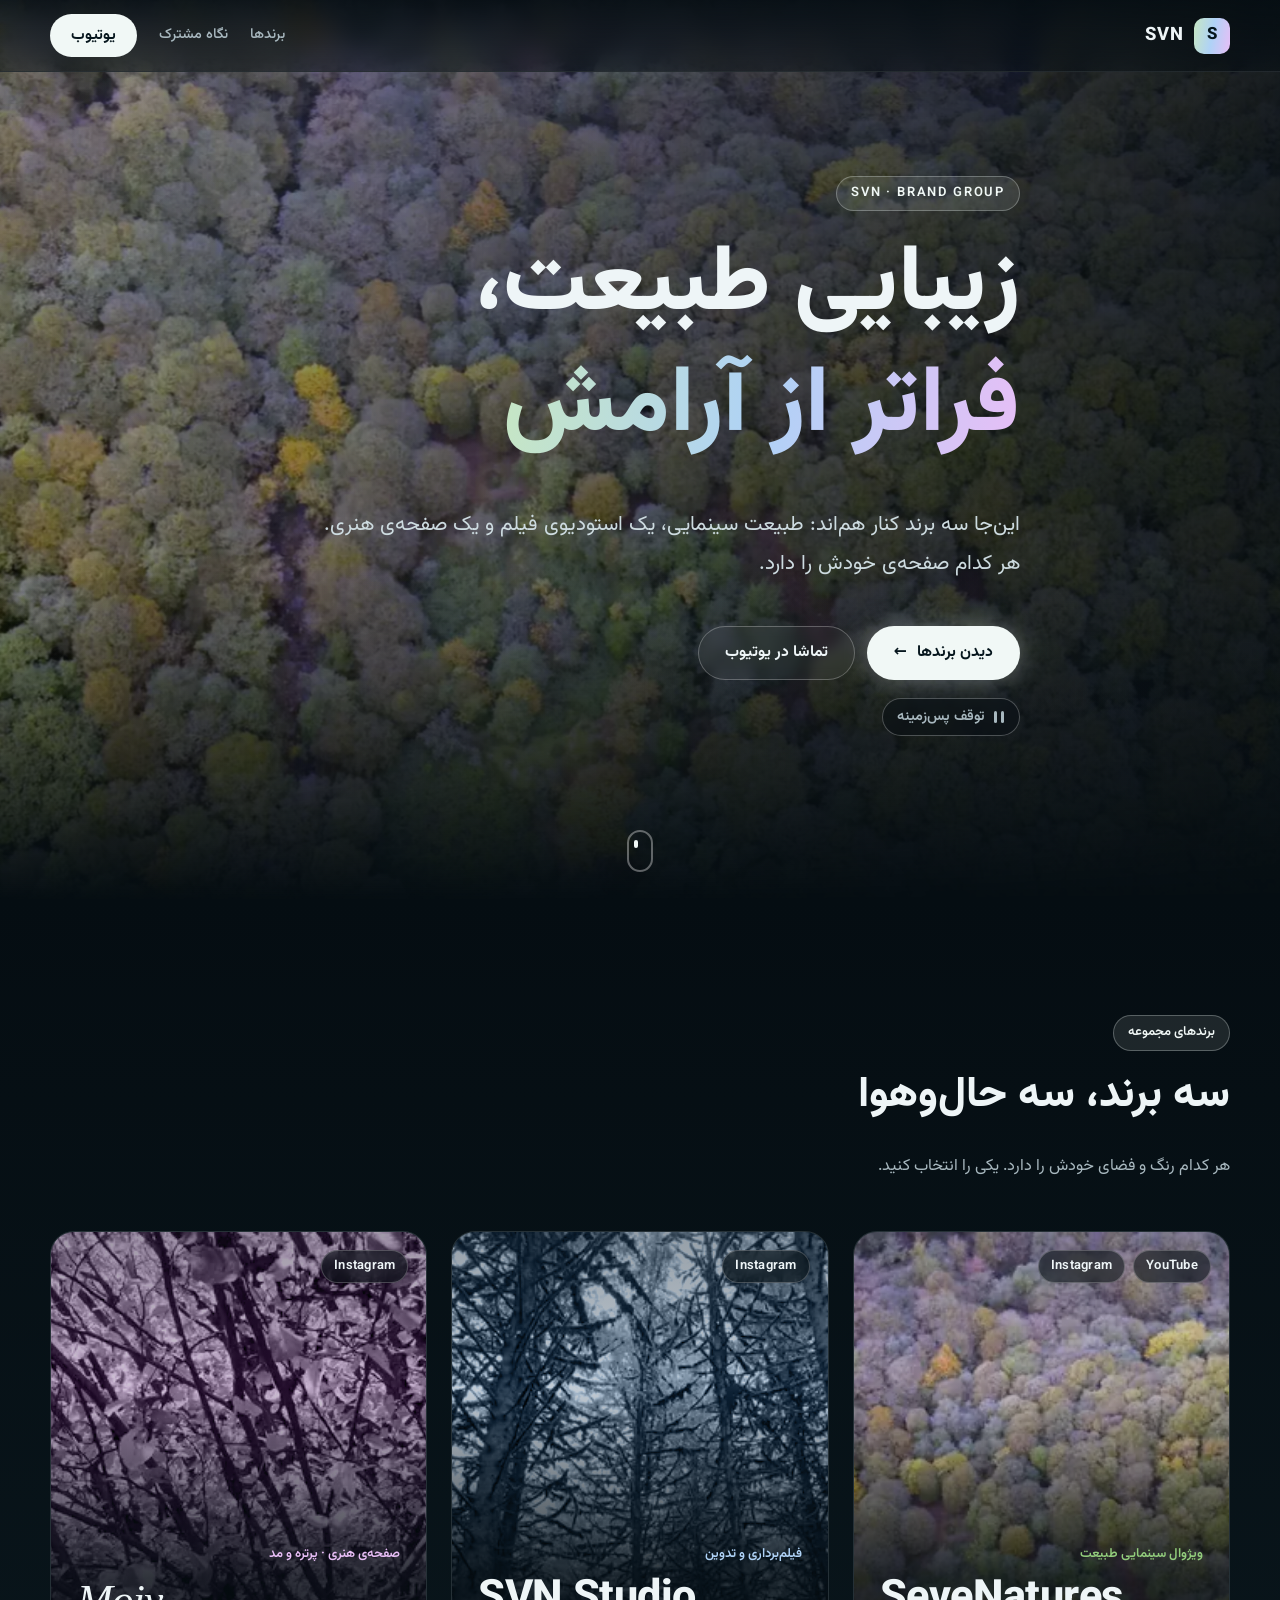
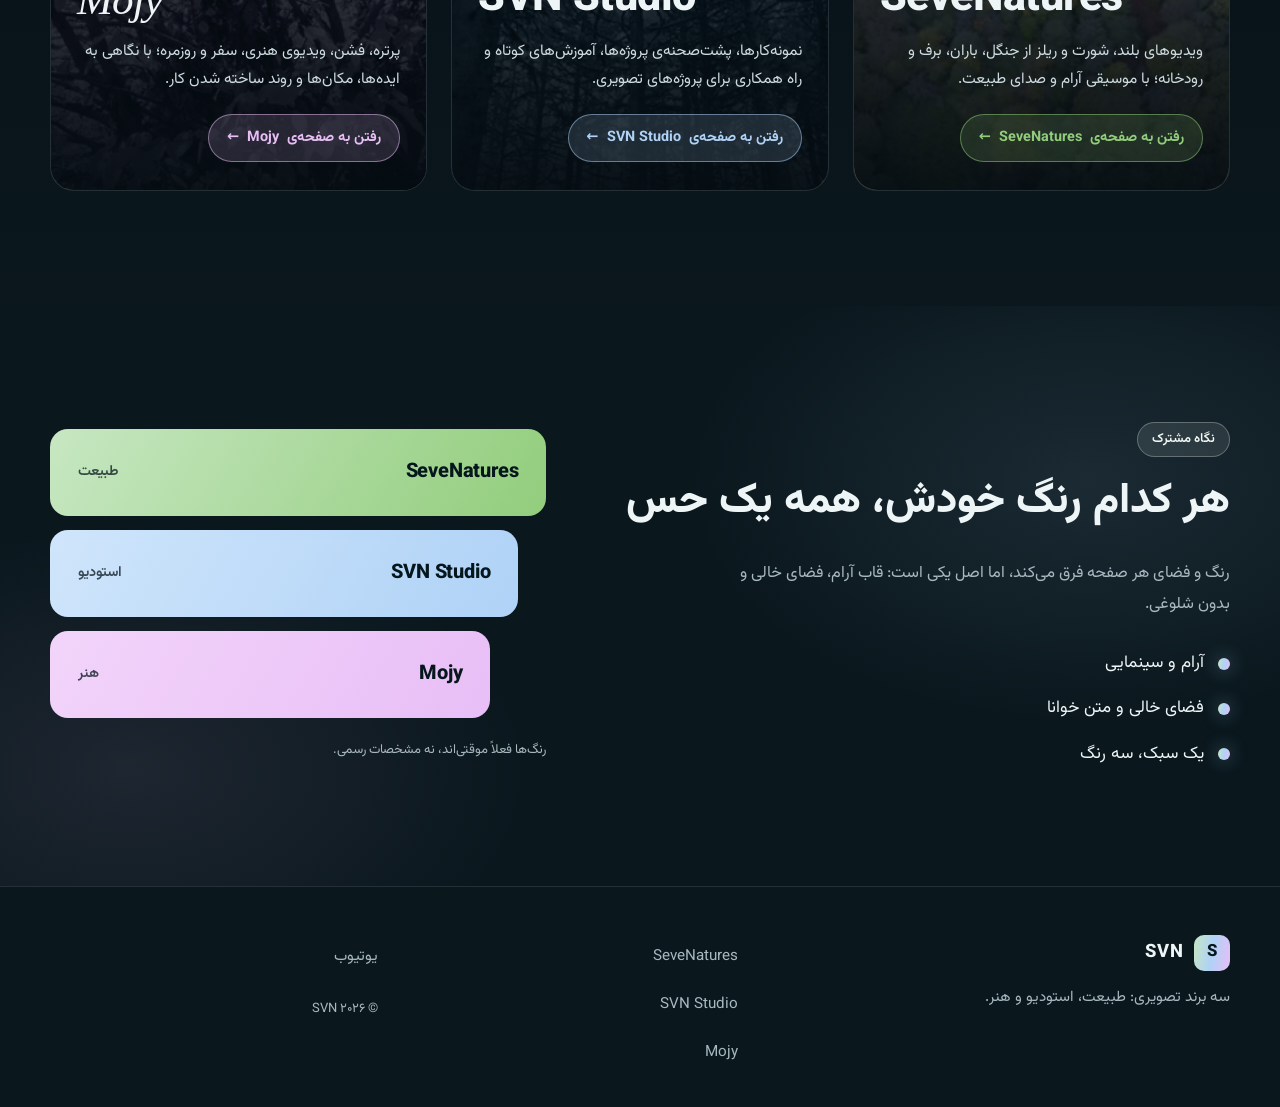
==== commit 3070ee38: "Rewrite stiff Persian copy on hub, SVN Studio and Mojy Co-Authored-By: Claude Sonnet 5.5 <noreply@an" ====
--- a/index.html
+++ b/index.html
@@ -4,7 +4,7 @@
   <meta charset="utf-8">
   <meta name="viewport" content="width=device-width, initial-scale=1">
   <title>SVN | مجموعه‌ی برندها</title>
-  <meta name="description" content="SeveNatures، SVN Studio و Mojy: سه حساب با یک نگاه بصری؛ فیلم‌سازی سینمایی طبیعت، خدمات استودیو و هنر و مد.">
+  <meta name="description" content="SeveNatures، SVN Studio و Mojy؛ سه برند با یک نگاه مشترک: طبیعت سینمایی، فیلم‌برداری و تدوین، و هنر و مد.">
   <meta name="theme-color" content="#050D12">
   <meta name="color-scheme" content="dark">
   <link rel="canonical" href="https://mrrooobooot.github.io/7natures/">
@@ -12,7 +12,7 @@
 
   <meta property="og:type" content="website">
   <meta property="og:title" content="SVN | مجموعه‌ی برندها">
-  <meta property="og:description" content="سه برند، سه هویت، یک نگاه مشترک به تصویر.">
+  <meta property="og:description" content="سه برند با هویت جدا و یک نگاه مشترک به تصویر.">
   <meta property="og:url" content="https://mrrooobooot.github.io/7natures/">
   <meta property="og:image" content="https://mrrooobooot.github.io/7natures/sevenatures/assets/img/og-cover.jpg">
   <meta property="og:locale" content="fa_IR">
@@ -62,8 +62,8 @@
           زیبایی طبیعت،<br><span class="grad">فراتر از آرامش</span>
         </h1>
         <p class="hero-lead">
-          سه حساب با هویت‌های جدا و یک نگاه مشترک به تصویر: سینمای طبیعت، خدمات استودیو و هنر شخصی.
-          هر برند صفحه‌ی خودش را دارد.
+          این‌جا سه برند کنار هم‌اند: طبیعت سینمایی، یک استودیوی فیلم و یک صفحه‌ی هنری.
+          هر کدام صفحه‌ی خودش را دارد.
         </p>
         <div class="hero-actions">
           <a class="btn btn-primary" href="#brands">
@@ -88,8 +88,8 @@
       <div class="container">
         <header class="section-head reveal">
           <p class="eyebrow">برندهای مجموعه</p>
-          <h2 id="brands-title" class="section-title">سه حساب، سه هویت، یک نگاه</h2>
-          <p class="section-lead">هر برند طراحی و رنگ خودش را دارد. یکی را انتخاب کنید و وارد صفحه‌اش شوید.</p>
+          <h2 id="brands-title" class="section-title">سه برند، سه حال‌وهوا</h2>
+          <p class="section-lead">هر کدام رنگ و فضای خودش را دارد. یکی را انتخاب کنید.</p>
         </header>
 
         <div class="brand-grid">
@@ -102,10 +102,10 @@
               <span class="pill">Instagram</span>
             </div>
             <div class="card-body">
-              <p class="card-role">برند اصلی · فیلم‌سازی سینمایی طبیعت</p>
+              <p class="card-role">ویژوال سینمایی طبیعت</p>
               <h3 class="card-name" lang="en" dir="ltr">SeveNatures</h3>
-              <p class="card-text">ویدیوهای بلند، شورت‌ها و ریلزهایی درباره‌ی جنگل، باران، برف و رودخانه؛ همراه با موسیقی آرام‌بخش و صدای طبیعت.</p>
-              <span class="card-go">ورود به صفحه‌ی <span lang="en" dir="ltr">SeveNatures</span> <span class="go-arrow" aria-hidden="true">←</span></span>
+              <p class="card-text">ویدیوهای بلند، شورت و ریلز از جنگل، باران، برف و رودخانه؛ با موسیقی آرام و صدای طبیعت.</p>
+              <span class="card-go">رفتن به صفحه‌ی <span lang="en" dir="ltr">SeveNatures</span> <span class="go-arrow" aria-hidden="true">←</span></span>
             </div>
           </a>
 
@@ -117,10 +117,10 @@
               <span class="pill">Instagram</span>
             </div>
             <div class="card-body">
-              <p class="card-role">استودیو · فیلم‌برداری، تدوین و خدمات</p>
+              <p class="card-role">فیلم‌برداری و تدوین</p>
               <h3 class="card-name" lang="en" dir="ltr">SVN Studio</h3>
-              <p class="card-text">نمونه‌کارها، پشت‌صحنه‌ی پروژه‌ها، آموزش‌های کوتاه و اطلاعات همکاری برای پروژه‌های تصویری.</p>
-              <span class="card-go">ورود به صفحه‌ی <span lang="en" dir="ltr">SVN Studio</span> <span class="go-arrow" aria-hidden="true">←</span></span>
+              <p class="card-text">نمونه‌کارها، پشت‌صحنه‌ی پروژه‌ها، آموزش‌های کوتاه و راه همکاری برای پروژه‌های تصویری.</p>
+              <span class="card-go">رفتن به صفحه‌ی <span lang="en" dir="ltr">SVN Studio</span> <span class="go-arrow" aria-hidden="true">←</span></span>
             </div>
           </a>
 
@@ -132,10 +132,10 @@
               <span class="pill">Instagram</span>
             </div>
             <div class="card-body">
-              <p class="card-role">صفحه‌ی هنری شخصی · مد و پرتره</p>
+              <p class="card-role">صفحه‌ی هنری · پرتره و مد</p>
               <h3 class="card-name card-name--serif" lang="en" dir="ltr">Mojy</h3>
-              <p class="card-text">پرتره، فشن، ویدیوهای هنری، سفر و روزمره‌ها؛ با تمرکز بر ایده‌ها، مکان‌ها و فرآیند خلق.</p>
-              <span class="card-go">ورود به صفحه‌ی <span lang="en" dir="ltr">Mojy</span> <span class="go-arrow" aria-hidden="true">←</span></span>
+              <p class="card-text">پرتره، فشن، ویدیوی هنری، سفر و روزمره؛ با نگاهی به ایده‌ها، مکان‌ها و روند ساخته شدن کار.</p>
+              <span class="card-go">رفتن به صفحه‌ی <span lang="en" dir="ltr">Mojy</span> <span class="go-arrow" aria-hidden="true">←</span></span>
             </div>
           </a>
         </div>
@@ -147,21 +147,21 @@
       <div class="container look-grid">
         <div class="look-copy reveal">
           <p class="eyebrow">نگاه مشترک</p>
-          <h2 id="look-title" class="section-title">هویت جدا، حال‌وهوای یکسان</h2>
-          <p class="section-lead">هر صفحه رنگ و فضای خودش را دارد، اما همه از یک اصل پیروی می‌کنند: قاب آرام، فضای خالی کافی و بدون حاشیه.</p>
+          <h2 id="look-title" class="section-title">هر کدام رنگ خودش، همه یک حس</h2>
+          <p class="section-lead">رنگ و فضای هر صفحه فرق می‌کند، اما اصل یکی است: قاب آرام، فضای خالی و بدون شلوغی.</p>
           <ul class="traits">
-            <li><span class="trait-dot" aria-hidden="true"></span>سینمایی و آرام</li>
-            <li><span class="trait-dot" aria-hidden="true"></span>فضای خالی و خوانایی بالا</li>
-            <li><span class="trait-dot" aria-hidden="true"></span>یک زبان بصری، سه رنگ</li>
+            <li><span class="trait-dot" aria-hidden="true"></span>آرام و سینمایی</li>
+            <li><span class="trait-dot" aria-hidden="true"></span>فضای خالی و متن خوانا</li>
+            <li><span class="trait-dot" aria-hidden="true"></span>یک سبک، سه رنگ</li>
           </ul>
         </div>
 
         <div class="palette reveal" role="group" aria-label="رنگ هر برند">
-          <p class="sr-only">رنگ‌های این بخش مقادیر کاری‌اند و مشخصات رسمی برند نیستند.</p>
+          <p class="sr-only">این رنگ‌ها فعلاً موقتی‌اند و هنوز مشخصات رسمی برند نیستند.</p>
           <div class="swatch swatch--sevenatures"><span class="swatch-name" lang="en" dir="ltr">SeveNatures</span><span class="swatch-role">طبیعت</span></div>
           <div class="swatch swatch--studio"><span class="swatch-name" lang="en" dir="ltr">SVN Studio</span><span class="swatch-role">استودیو</span></div>
           <div class="swatch swatch--mojy"><span class="swatch-name" lang="en" dir="ltr">Mojy</span><span class="swatch-role">هنر</span></div>
-          <p class="palette-note">رنگ‌ها مقدار کاری‌اند، نه مشخصات رسمی.</p>
+          <p class="palette-note">رنگ‌ها فعلاً موقتی‌اند، نه مشخصات رسمی.</p>
         </div>
       </div>
     </section>
@@ -174,7 +174,7 @@
           <span class="brand-mark" aria-hidden="true">S</span>
           <span class="brand-name" dir="ltr">SVN</span>
         </a>
-        <p>مجموعه‌ی برندهای تصویری؛ طبیعت، استودیو و هنر.</p>
+        <p>سه برند تصویری: طبیعت، استودیو و هنر.</p>
       </div>
       <nav class="footer-nav" aria-label="برندها">
         <a href="sevenatures/" lang="en" dir="ltr">SeveNatures</a>
@@ -183,7 +183,7 @@
       </nav>
       <div class="footer-meta">
         <a href="https://www.youtube.com/@SeveNatures" target="_blank" rel="noopener">یوتیوب<span class="sr-only">، در برگه‌ی جدید باز می‌شود</span></a>
-        <p class="copyright">© <span data-year></span> SVN. همه‌ی حساب‌ها و برندهای این مجموعه متعلق به همین گروه‌اند.</p>
+        <p class="copyright">© <span data-year></span> SVN</p>
       </div>
     </div>
   </footer>
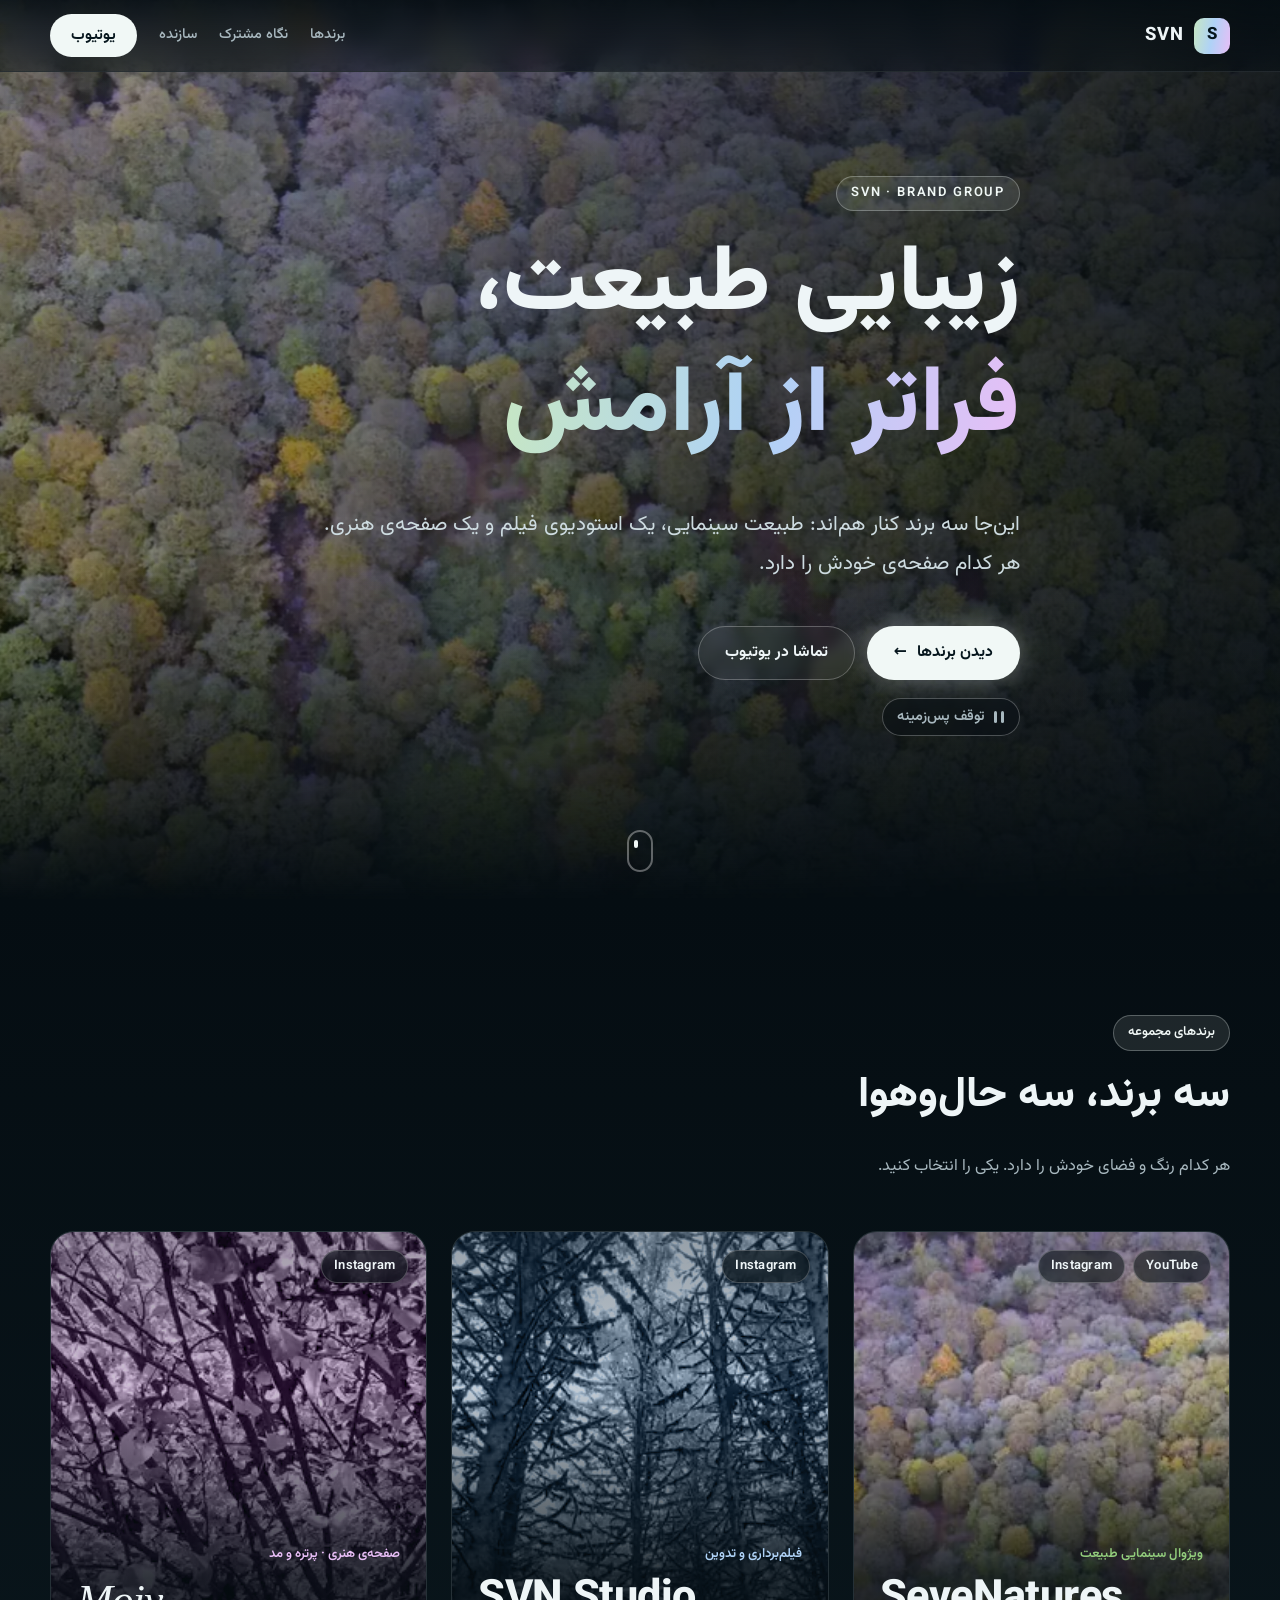
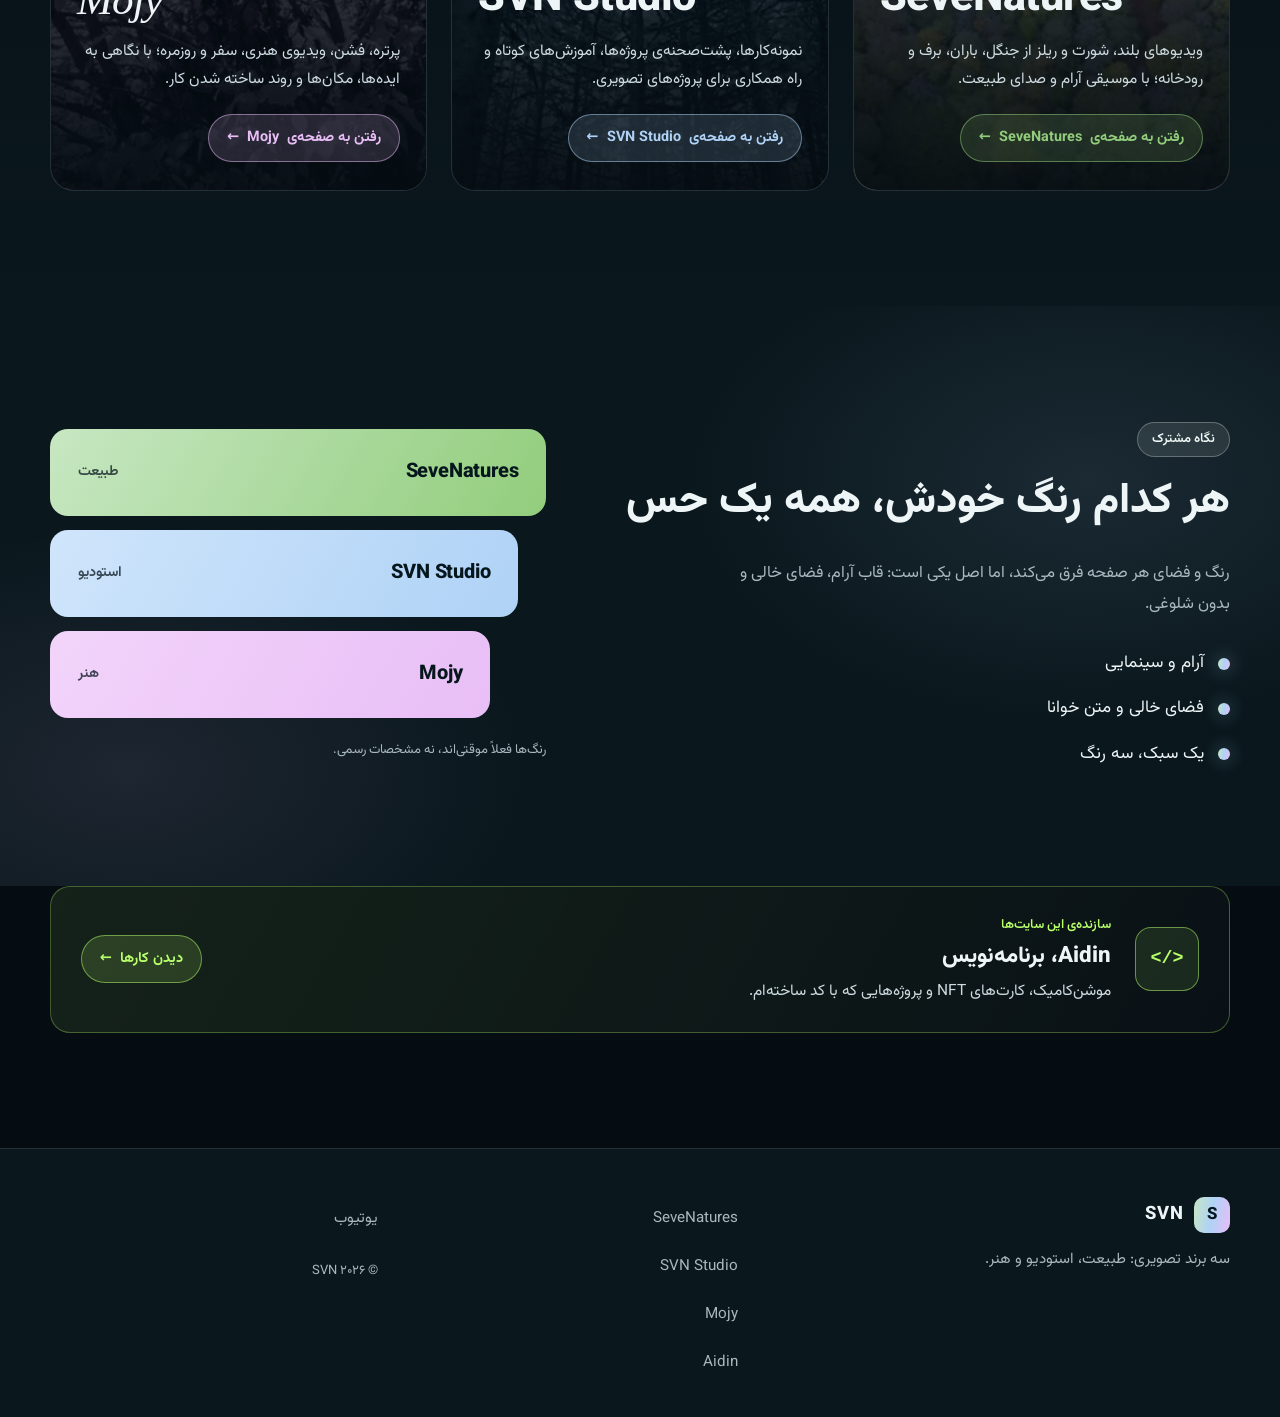
==== commit 1e985180: "Add Aidin developer page with motion comic, NFT cards and projects Co-Authored-By: Claude Sonnet 5.5" ====
--- a/index.html
+++ b/index.html
@@ -20,7 +20,7 @@
   <link rel="preload" as="image" href="sevenatures/assets/img/hero-aerial-forest-1600.webp" imagesrcset="sevenatures/assets/img/hero-aerial-forest-640.webp 640w, sevenatures/assets/img/hero-aerial-forest-1024.webp 1024w, sevenatures/assets/img/hero-aerial-forest-1600.webp 1600w" imagesizes="100vw" fetchpriority="high">
   <link rel="preload" href="assets/fonts/Vazirmatn-variable.woff2" as="font" type="font/woff2" crossorigin>
   <link rel="stylesheet" href="assets/svn/base.css?v=1">
-  <link rel="stylesheet" href="assets/svn/hub.css?v=2">
+  <link rel="stylesheet" href="assets/svn/hub.css?v=3">
 </head>
 <body>
   <a class="skip-link" href="#brands">رفتن به برندها</a>
@@ -39,6 +39,7 @@
       <nav class="site-nav" id="site-nav" aria-label="منوی اصلی">
         <a href="#brands">برندها</a>
         <a href="#look">نگاه مشترک</a>
+        <a href="#maker">سازنده</a>
         <a class="btn btn-small" href="https://www.youtube.com/@SeveNatures" target="_blank" rel="noopener">یوتیوب<span class="sr-only">، در برگه‌ی جدید باز می‌شود</span></a>
       </nav>
     </div>
@@ -165,6 +166,21 @@
         </div>
       </div>
     </section>
+
+    <!-- ============ Maker ============ -->
+    <section class="section maker" id="maker" aria-labelledby="maker-title">
+      <div class="container">
+        <a class="maker-card reveal" href="aidin/">
+          <span class="maker-code" aria-hidden="true" dir="ltr">&lt;/&gt;</span>
+          <span class="maker-copy">
+            <span class="maker-eyebrow">سازنده‌ی این سایت‌ها</span>
+            <strong id="maker-title" class="maker-title"><span lang="en" dir="ltr">Aidin</span>، برنامه‌نویس</strong>
+            <span class="maker-text">موشن‌کامیک، کارت‌های <span lang="en" dir="ltr">NFT</span> و پروژه‌هایی که با کد ساخته‌ام.</span>
+          </span>
+          <span class="card-go">دیدن کارها <span class="go-arrow" aria-hidden="true">←</span></span>
+        </a>
+      </div>
+    </section>
   </main>
 
   <footer class="site-footer">
@@ -180,6 +196,7 @@
         <a href="sevenatures/" lang="en" dir="ltr">SeveNatures</a>
         <a href="svn-studio/" lang="en" dir="ltr">SVN Studio</a>
         <a href="mojy/" lang="en" dir="ltr">Mojy</a>
+        <a href="aidin/" lang="en" dir="ltr">Aidin</a>
       </nav>
       <div class="footer-meta">
         <a href="https://www.youtube.com/@SeveNatures" target="_blank" rel="noopener">یوتیوب<span class="sr-only">، در برگه‌ی جدید باز می‌شود</span></a>
--- a/assets/svn/hub.css
+++ b/assets/svn/hub.css
@@ -219,6 +219,49 @@
 .swatch-role { font-size: var(--fs-sm); font-weight: var(--fw-semi); opacity: 0.75; }
 .palette-note { color: var(--text-dim); font-size: var(--fs-xs); margin: 6px 0 0; }
 
+
+/* ---------- Maker strip ---------- */
+.maker { padding-block: 0 clamp(72px, 9vw, 120px); }
+.maker-card {
+  --c: #b8ff6a;
+  --c-rgb: 184, 255, 106;
+  display: flex;
+  align-items: center;
+  gap: 24px;
+  padding: 26px 30px;
+  border: 1px solid rgba(var(--c-rgb), 0.3);
+  border-radius: 20px;
+  background: linear-gradient(120deg, rgba(var(--c-rgb), 0.09), rgba(255, 255, 255, 0.02));
+  transition: translate var(--dur-slow) var(--ease), box-shadow var(--dur-slow) var(--ease), border-color var(--dur-md);
+}
+.maker-code {
+  flex: none;
+  display: grid;
+  place-items: center;
+  width: 64px;
+  height: 64px;
+  border-radius: 16px;
+  border: 1px solid rgba(var(--c-rgb), 0.5);
+  background: rgba(var(--c-rgb), 0.1);
+  color: var(--c);
+  font-family: var(--mono);
+  font-size: 1.15rem;
+  font-weight: 700;
+}
+.maker-copy { flex: 1; display: grid; gap: 2px; }
+.maker-eyebrow { color: var(--c); font-size: var(--fs-xs); font-weight: var(--fw-semi); }
+.maker-title { font-size: 1.4rem; font-weight: var(--fw-black); line-height: 1.5; }
+.maker-text { color: var(--text-body); font-size: 0.97rem; }
+@media (hover: hover) {
+  .maker-card:hover { translate: 0 -4px; border-color: var(--c); box-shadow: 0 0 40px rgba(var(--c-rgb), 0.18); transition-delay: 0ms; }
+  .maker-card:hover .card-go { background: var(--c); color: #0b1405; }
+  .maker-card:hover .go-arrow { transform: translateX(-6px); }
+}
+.maker-card:focus-visible .card-go { background: var(--c); color: #0b1405; }
+@media (max-width: 760px) {
+  .maker-card { flex-direction: column; align-items: flex-start; padding: 24px 22px; }
+}
+
 /* ---------- Responsive ---------- */
 @media (max-width: 1040px) {
   .brand-grid { grid-template-columns: 1fr; }
